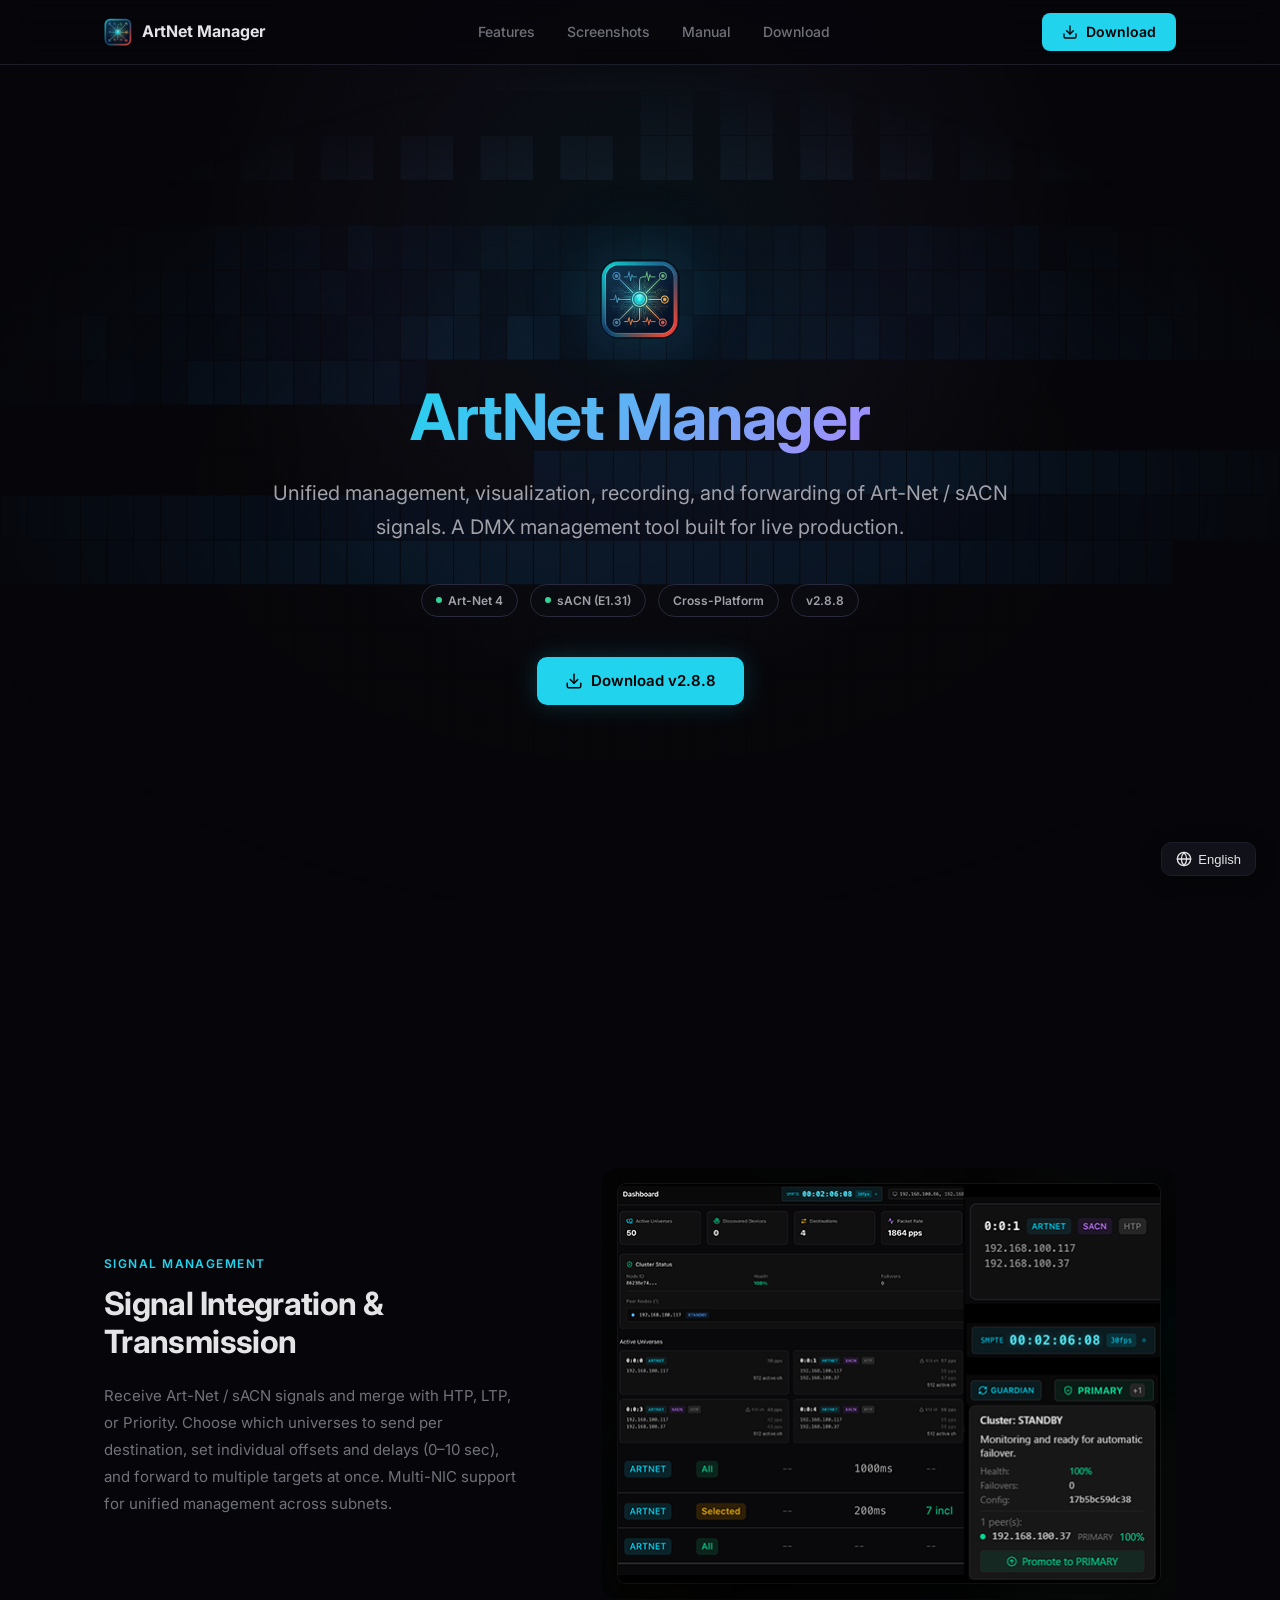
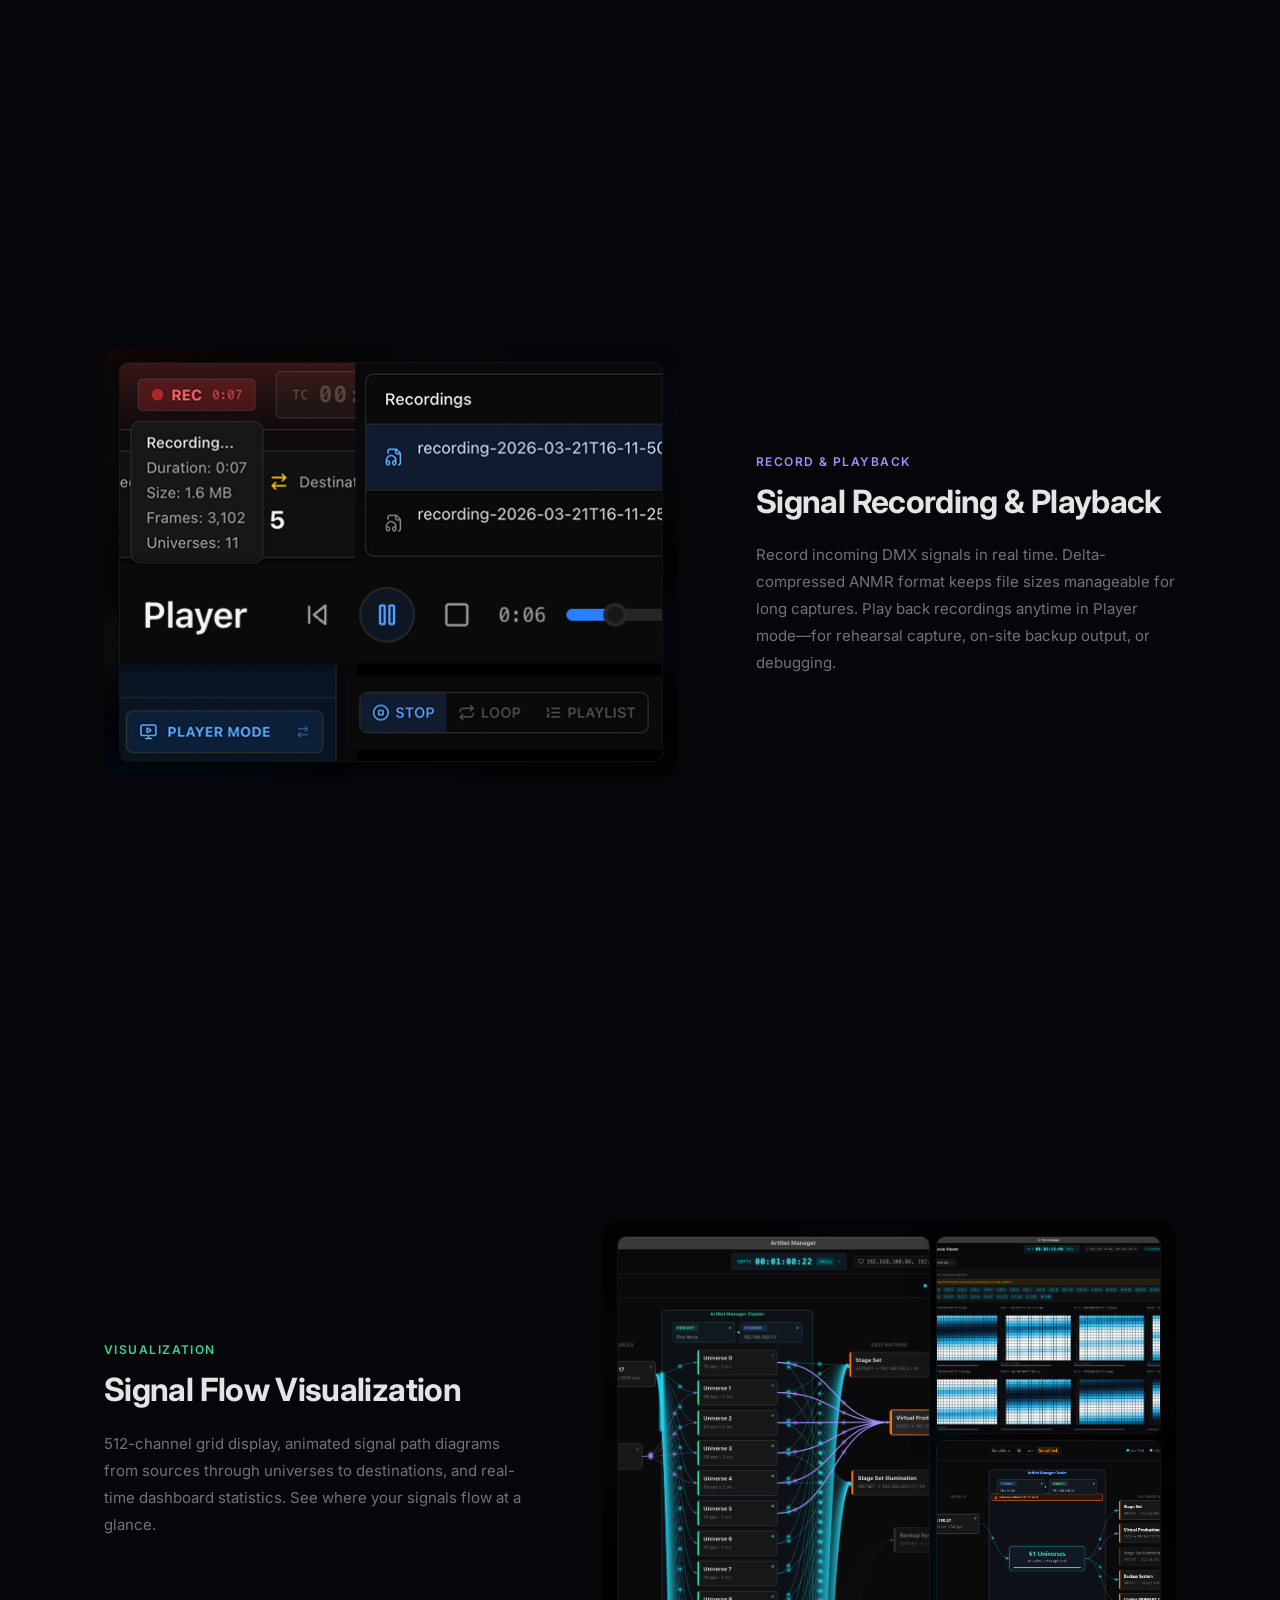
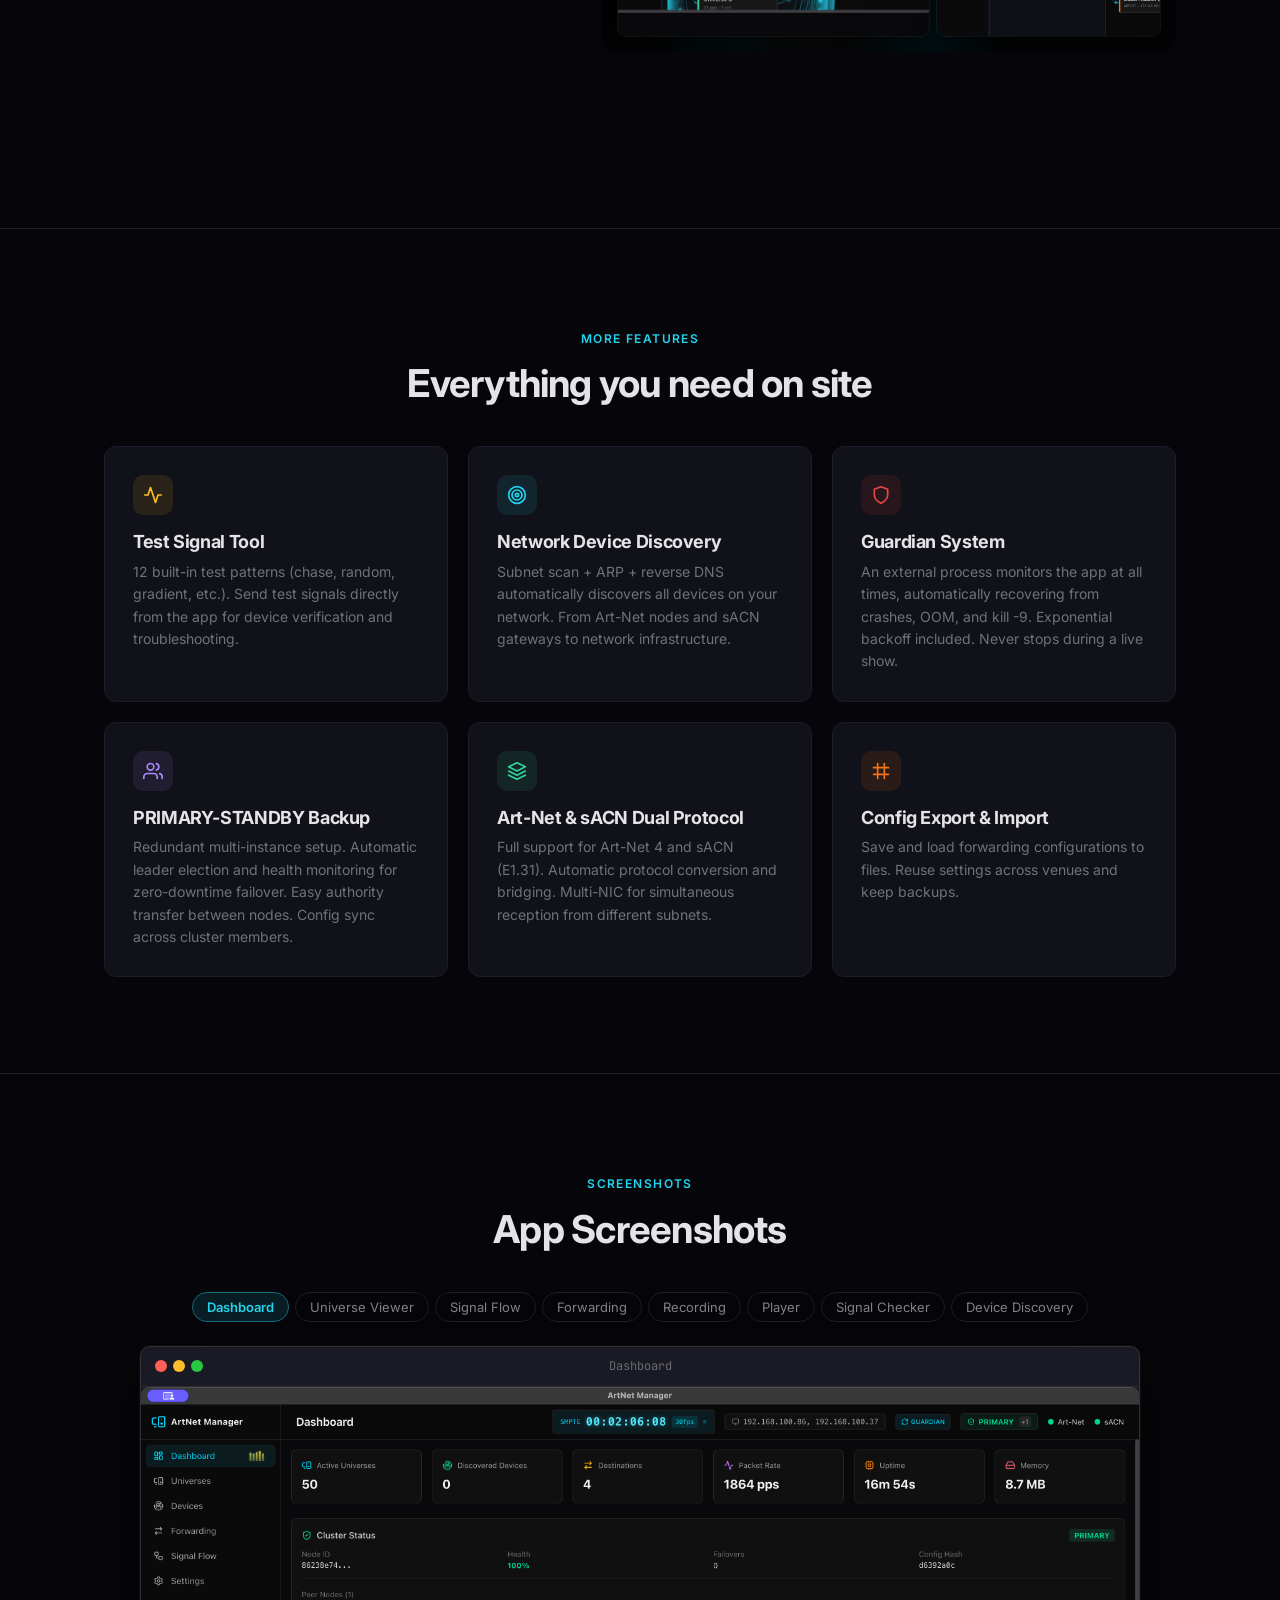
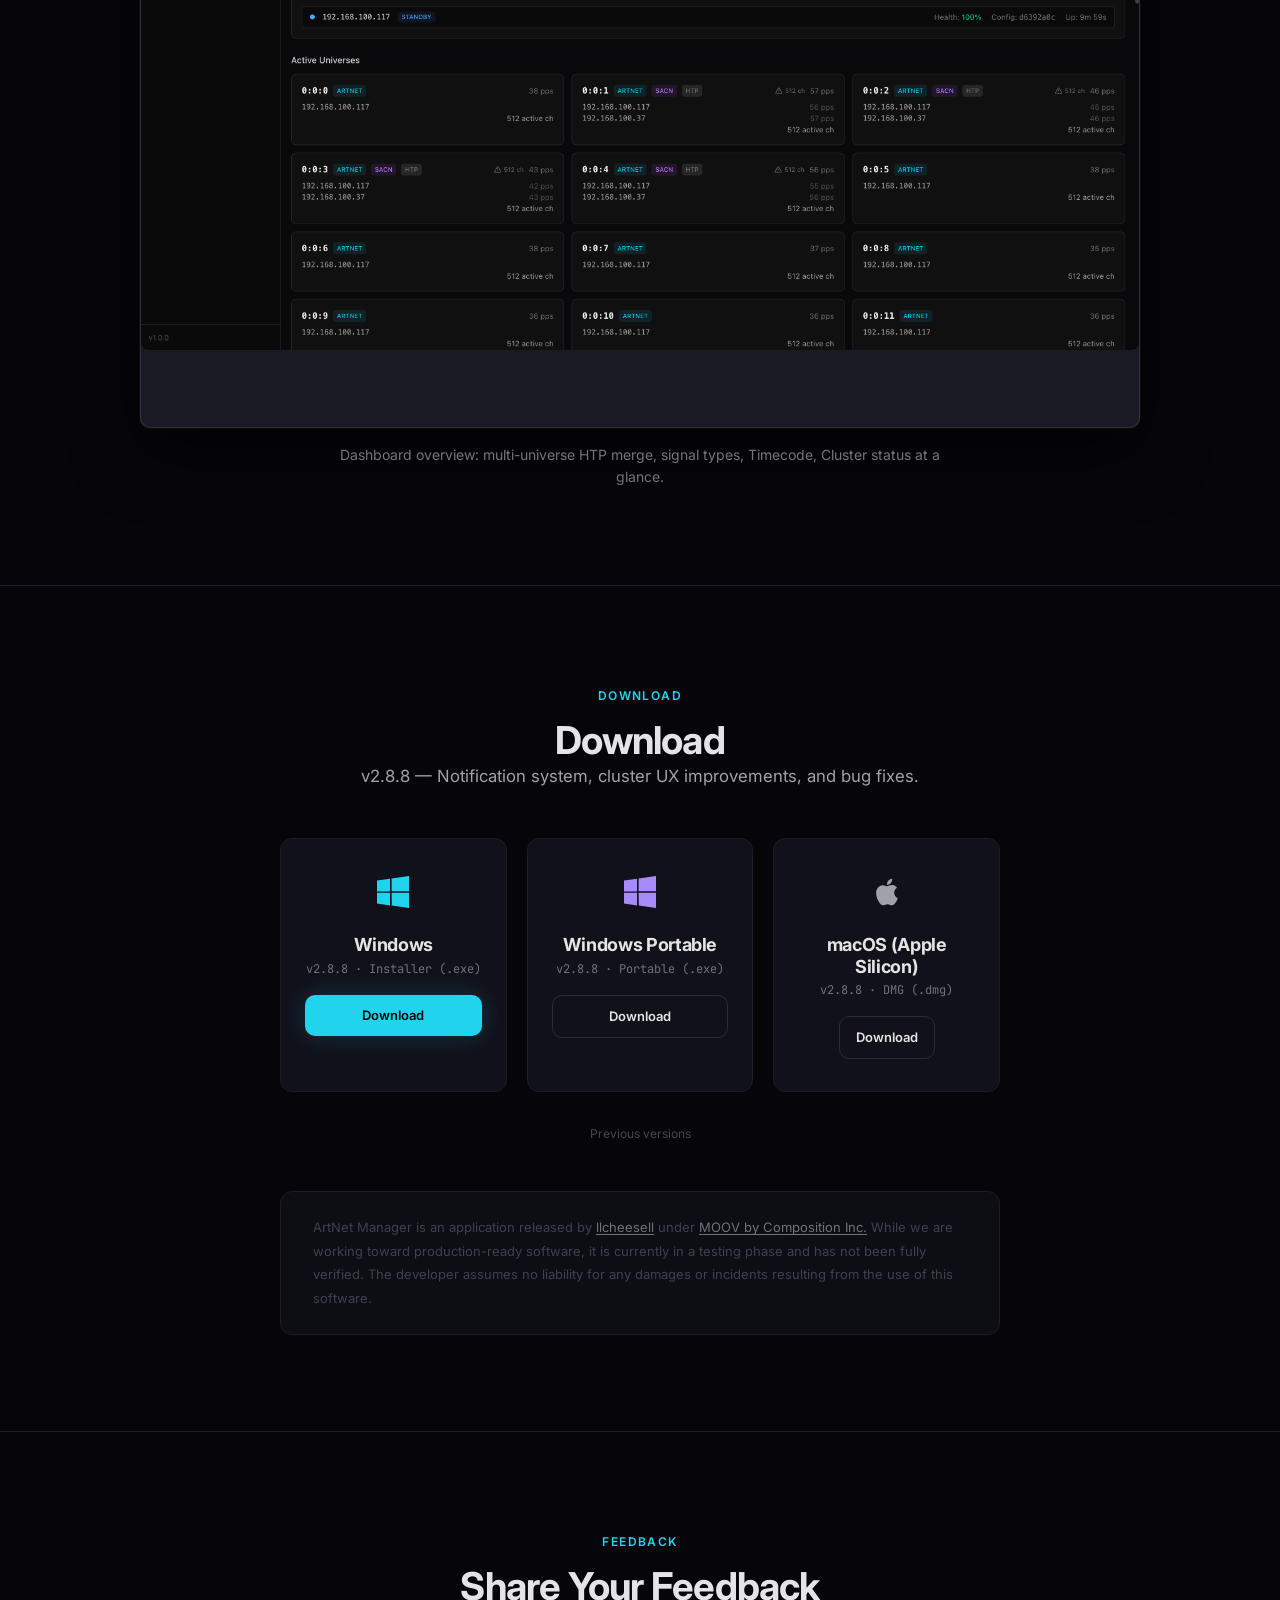
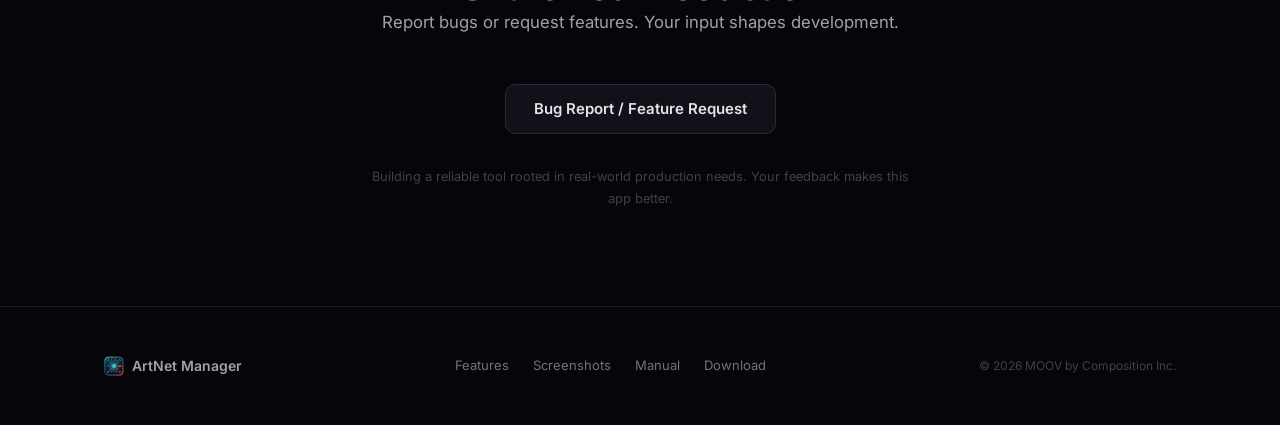
==== index.html @ fbdffca3 "fix: correct download URLs and version text for v2.8.8 - Fix download link filenames (were still usi" ====
<!DOCTYPE html>
<html lang="ja">
<head>
  <meta charset="UTF-8">
  <meta name="viewport" content="width=device-width, initial-scale=1.0">
  <title>ArtNet Manager &mdash; DMX Signal Management for Live Production</title>
  <meta name="description" content="Cross-platform Art-Net/sACN signal management, visualization, recording, and forwarding tool designed for live production environments.">
  <!-- Open Graph -->
  <meta property="og:title" content="ArtNet Manager — DMX Signal Management for Live Production">
  <meta property="og:description" content="Art-Net / sACN signal integration, visualization, recording, and forwarding. Designed for live production environments.">
  <meta property="og:image" content="https://llcheesell.github.io/artnetmanager-release/images/og-image.png">
  <meta property="og:url" content="https://llcheesell.github.io/artnetmanager-release/">
  <meta property="og:type" content="website">
  <!-- Twitter Card -->
  <meta name="twitter:card" content="summary_large_image">
  <meta name="twitter:title" content="ArtNet Manager — DMX Signal Management for Live Production">
  <meta name="twitter:description" content="Art-Net / sACN signal integration, visualization, recording, and forwarding. Designed for live production environments.">
  <meta name="twitter:image" content="https://llcheesell.github.io/artnetmanager-release/images/og-image.png">
  <meta name="theme-color" content="#06060a">
  <link rel="icon" href="images/icon.png" type="image/png">
  <link rel="preconnect" href="https://fonts.googleapis.com">
  <link rel="preconnect" href="https://fonts.gstatic.com" crossorigin>
  <link href="https://fonts.googleapis.com/css2?family=Inter:wght@400;500;600;700&family=JetBrains+Mono:wght@400;600&display=swap" rel="stylesheet">
  <link rel="stylesheet" href="css/style.css">
</head>
<body>

<!-- ===== Navigation ===== -->
<nav>
  <div class="nav-inner">
    <a href="#" class="nav-brand">
      <img src="images/icon.png" alt="ArtNet Manager" width="28" height="28">
      ArtNet Manager
    </a>
    <ul class="nav-links">
      <li><a href="#hero-features" data-i18n="nav_features">機能</a></li>
      <li><a href="#screenshots" data-i18n="nav_screenshots">Screenshots</a></li>
      <li><a href="manual.html" data-i18n="nav_manual">Manual</a></li>
      <li><a href="#download" data-i18n="nav_download">ダウンロード</a></li>
    </ul>
    <a href="#download" class="nav-cta">
      <svg width="16" height="16" viewBox="0 0 24 24" fill="none" stroke="currentColor" stroke-width="2" stroke-linecap="round" stroke-linejoin="round"><path d="M21 15v4a2 2 0 01-2 2H5a2 2 0 01-2-2v-4"/><polyline points="7 10 12 15 17 10"/><line x1="12" y1="15" x2="12" y2="3"/></svg>
      <span data-i18n="nav_download">Download</span>
    </a>
  </div>
</nav>

<!-- ===== Hero ===== -->
<section id="hero">
  <!-- Animated channel grid background -->
  <div class="hero-canvas-bg">
    <canvas id="heroGridCanvas"></canvas>
  </div>

  <div class="hero-content container">
    <img src="images/icon.png" alt="" class="hero-icon animate-in" width="80" height="80">

    <h1 class="hero-title animate-in delay-1">
      <span class="gradient-text">ArtNet Manager</span>
    </h1>

    <p class="hero-subtitle animate-in delay-2" data-i18n="hero_subtitle">
      Art-Net / sACN 信号の統合・可視化・記録・転送を一台に。<br>ライブプロダクション現場のための DMX マネジメントツール。
    </p>

    <div class="hero-badges animate-in delay-3">
      <span class="badge"><span class="dot"></span> Art-Net 4</span>
      <span class="badge"><span class="dot"></span> sACN (E1.31)</span>
      <span class="badge" data-i18n="badge_cross_platform">Cross-Platform</span>
      <span class="badge">v2.8.8</span>
    </div>

    <div class="hero-cta animate-in delay-3">
      <a href="#download" class="btn btn-primary">
        <svg width="18" height="18" viewBox="0 0 24 24" fill="none" stroke="currentColor" stroke-width="2" stroke-linecap="round" stroke-linejoin="round"><path d="M21 15v4a2 2 0 01-2 2H5a2 2 0 01-2-2v-4"/><polyline points="7 10 12 15 17 10"/><line x1="12" y1="15" x2="12" y2="3"/></svg>
        <span data-i18n="hero_download_btn">Download v2.8.8</span>
      </a>
    </div>
  </div>
</section>

<!-- ===== Canvas Separator: Signal Merge & Route ===== -->
<section id="canvas-merge" class="canvas-section">
  <div class="canvas-container">
    <canvas id="mergeCanvas"></canvas>
  </div>
</section>

<!-- ===== Hero Features — 3 Pillars ===== -->
<section id="hero-features">
  <div class="container">

    <!-- Pillar 1: Signal Integration & Transmission -->
    <div class="pillar">
      <div class="pillar-text">
        <span class="section-label" data-i18n="pillar1_label">Signal Management</span>
        <h2 data-i18n="pillar1_title">信号の統合と伝送</h2>
        <p class="pillar-desc" data-i18n="pillar1_desc">
          Art-Net / sACN 信号を受信し、HTP・LTP・Priority でマージ。宛先ごとに送出するユニバースを選び、オフセットや遅延（0〜10秒）を個別に設定して同時転送。マルチ NIC 対応で、異なるサブネットの信号も一元管理。
        </p>
      </div>
      <div class="pillar-visual">
        <div class="pillar-screenshot-bg" style="background-image:url(screenshots/Features-Dashboard.png)"></div>
        <div class="pillar-crops pillar-crops--single">
          <div class="pillar-crop crop-main">
            <img src="screenshots/Features-Dashboard.png" alt="Signal Management" loading="lazy"
                 style="object-position: center center;">
          </div>
        </div>
      </div>
    </div>

  </div>
</section>

<!-- ===== Canvas Separator: Recording Concept ===== -->
<section id="canvas-rec" class="canvas-section">
  <div class="canvas-container">
    <canvas id="recordingCanvas"></canvas>
  </div>
</section>

<!-- ===== Pillar 2 & 3 ===== -->
<section id="hero-features-2" style="padding-top:0;">
  <div class="container">

    <!-- Pillar 2: Record & Playback -->
    <div class="pillar pillar-reverse">
      <div class="pillar-text">
        <span class="section-label" style="color:var(--violet)" data-i18n="pillar2_label">Record & Playback</span>
        <h2 data-i18n="pillar2_title">信号の記録と再生</h2>
        <p class="pillar-desc" data-i18n="pillar2_desc">
          受信中の DMX 信号をリアルタイムに記録。独自の ANMR フォーマットでデルタ圧縮し、長時間のキャプチャにも対応。記録した信号はプレイヤーモードでいつでも再生。リハーサルの記録、現場でのバックアップ出力、問題のデバッグに。
        </p>
      </div>
      <div class="pillar-visual">
        <div class="pillar-screenshot-bg" style="background-image:url(screenshots/Features-RecordAndPlay.png)"></div>
        <div class="pillar-crops pillar-crops--single">
          <div class="pillar-crop crop-main">
            <img src="screenshots/Features-RecordAndPlay.png" alt="Record & Playback" loading="lazy"
                 style="object-position: center center;">
          </div>
        </div>
      </div>
    </div>

  </div>
</section>

<!-- ===== Canvas Separator: Signal Flow ===== -->
<section id="canvas-flow" class="canvas-section">
  <div class="canvas-container">
    <canvas id="signalFlowCanvas"></canvas>
  </div>
</section>

<section id="hero-features-3" style="padding-top:0;">
  <div class="container">

    <!-- Pillar 3: Visualization -->
    <div class="pillar">
      <div class="pillar-text">
        <span class="section-label" style="color:var(--emerald)" data-i18n="pillar3_label">Visualization</span>
        <h2 data-i18n="pillar3_title">伝送のビジュアライズ</h2>
        <p class="pillar-desc" data-i18n="pillar3_desc">
          512 チャンネルのグリッド表示、ソースからデスティネーションへの信号経路アニメーション、ダッシュボードでのリアルタイム統計。信号がどこからどこへ、どのように流れているかを一目で把握。
        </p>
      </div>
      <div class="pillar-visual">
        <div class="pillar-screenshot-bg" style="background-image:url(screenshots/screenshot-signal-flow.png)"></div>
        <div class="pillar-crops pillar-crops--viz">
          <div class="pillar-crop crop-main">
            <img src="screenshots/screenshot-signal-flow.png" alt="" loading="lazy"
                 style="object-position: 45% 35%;">
          </div>
          <div class="pillar-crop crop-sub1">
            <img src="screenshots/screenshot-universes.png" alt="" loading="lazy"
                 style="object-position: 50% 25%;">
          </div>
          <div class="pillar-crop crop-sub2">
            <img src="screenshots/screenshot-signalflow-simplified.png" alt="" loading="lazy"
                 style="object-position: 40% 50%;">
          </div>
        </div>
      </div>
    </div>

  </div>
</section>

<!-- ===== More Features ===== -->
<section id="features">
  <div class="container">
    <div style="text-align:center;">
      <span class="section-label" data-i18n="features_label">Features</span>
      <h2 data-i18n="features_title">現場で必要なもの、揃ってます</h2>
    </div>

    <div class="feature-grid">
      <!-- Signal Checker -->
      <div class="feature-card">
        <div class="feature-icon amber">
          <svg width="20" height="20" viewBox="0 0 24 24" fill="none" stroke="currentColor" stroke-width="2" stroke-linecap="round" stroke-linejoin="round"><polyline points="22 12 18 12 15 21 9 3 6 12 2 12"/></svg>
        </div>
        <h3 data-i18n="feat_checker_title">テスト信号ツール</h3>
        <p data-i18n="feat_checker_desc">12 種のテストパターン（チェイス、ランダム、グラデーション等）を内蔵。ネットワーク上の機器動作確認やトラブルシューティングに、アプリ内から直接テスト信号を送出。</p>
      </div>
      <!-- Device Discovery -->
      <div class="feature-card">
        <div class="feature-icon cyan">
          <svg width="20" height="20" viewBox="0 0 24 24" fill="none" stroke="currentColor" stroke-width="2" stroke-linecap="round" stroke-linejoin="round"><circle cx="12" cy="12" r="10"/><circle cx="12" cy="12" r="6"/><circle cx="12" cy="12" r="2"/></svg>
        </div>
        <h3 data-i18n="feat_discovery_title">ネットワークデバイス探索</h3>
        <p data-i18n="feat_discovery_desc">サブネットスキャン + ARP + 逆引き DNS で、ネットワーク上の全デバイスを自動検出。Art-Net ノード、sACN ゲートウェイからネットワーク機器まで包括的に発見。</p>
      </div>
      <!-- Guardian -->
      <div class="feature-card">
        <div class="feature-icon red">
          <svg width="20" height="20" viewBox="0 0 24 24" fill="none" stroke="currentColor" stroke-width="2" stroke-linecap="round" stroke-linejoin="round"><path d="M12 22s8-4 8-10V5l-8-3-8 3v7c0 6 8 10 8 10z"/></svg>
        </div>
        <h3 data-i18n="feat_guardian_title">ガーディアンシステム</h3>
        <p data-i18n="feat_guardian_desc">外部プロセスがアプリを常時監視し、クラッシュ・OOM・kill -9 を含むあらゆる異常終了から自動復旧。指数バックオフ付き。ライブ現場で止まらない。</p>
      </div>
      <!-- PRIMARY-STANDBY -->
      <div class="feature-card">
        <div class="feature-icon violet">
          <svg width="20" height="20" viewBox="0 0 24 24" fill="none" stroke="currentColor" stroke-width="2" stroke-linecap="round" stroke-linejoin="round"><path d="M17 21v-2a4 4 0 00-4-4H5a4 4 0 00-4 4v2"/><circle cx="9" cy="7" r="4"/><path d="M23 21v-2a4 4 0 00-3-3.87"/><path d="M16 3.13a4 4 0 010 7.75"/></svg>
        </div>
        <h3 data-i18n="feat_cluster_title">PRIMARY-STANDBY バックアップ</h3>
        <p data-i18n="feat_cluster_desc">複数インスタンスで冗長構成。自動リーダー選出とヘルスモニタリングで、ダウンタイムゼロのフェイルオーバーを実現。権限の移譲も簡単。ノード間の設定同期にも対応。</p>
      </div>
      <!-- Dual Protocol -->
      <div class="feature-card">
        <div class="feature-icon emerald">
          <svg width="20" height="20" viewBox="0 0 24 24" fill="none" stroke="currentColor" stroke-width="2" stroke-linecap="round" stroke-linejoin="round"><path d="M12 2L2 7l10 5 10-5-10-5z"/><path d="M2 17l10 5 10-5"/><path d="M2 12l10 5 10-5"/></svg>
        </div>
        <h3 data-i18n="feat_dual_title">Art-Net &amp; sACN デュアルプロトコル</h3>
        <p data-i18n="feat_dual_desc">Art-Net 4 と sACN (E1.31) の両方に対応。プロトコル間の変換・ブリッジも自動で処理。マルチ NIC で異なるサブネットからの信号を同時受信。</p>
      </div>
      <!-- Config -->
      <div class="feature-card">
        <div class="feature-icon orange">
          <svg width="20" height="20" viewBox="0 0 24 24" fill="none" stroke="currentColor" stroke-width="2" stroke-linecap="round" stroke-linejoin="round"><line x1="16" y1="3" x2="16" y2="21"/><line x1="8" y1="3" x2="8" y2="21"/><line x1="3" y1="8" x2="21" y2="8"/><line x1="3" y1="16" x2="21" y2="16"/></svg>
        </div>
        <h3 data-i18n="feat_config_title">設定のエクスポート &amp; インポート</h3>
        <p data-i18n="feat_config_desc">フォワーディング設定をファイルに保存・読み込み。複数現場での設定使い回しや、バックアップに対応。</p>
      </div>
    </div>
  </div>
</section>

<!-- ===== Screenshots ===== -->
<section id="screenshots">
  <div class="container">
    <div style="text-align:center;">
      <span class="section-label" data-i18n="screenshots_label">Screenshots</span>
      <h2 data-i18n="screenshots_title">アプリ画面</h2>
    </div>

    <div class="gallery">
      <div class="gallery-tabs" role="tablist">
        <button class="gallery-tab active" data-tab="0" role="tab">Dashboard</button>
        <button class="gallery-tab" data-tab="1" role="tab">Universe Viewer</button>
        <button class="gallery-tab" data-tab="2" role="tab">Signal Flow</button>
        <button class="gallery-tab" data-tab="3" role="tab">Forwarding</button>
        <button class="gallery-tab" data-tab="4" role="tab">Recording</button>
        <button class="gallery-tab" data-tab="5" role="tab">Player</button>
        <button class="gallery-tab" data-tab="6" role="tab">Signal Checker</button>
        <button class="gallery-tab" data-tab="7" role="tab">Device Discovery</button>
      </div>
      <div class="gallery-stage">
        <div class="gallery-frame">
          <div class="gallery-titlebar">
            <span class="gallery-dot" style="background:#ff5f57"></span>
            <span class="gallery-dot" style="background:#febc2e"></span>
            <span class="gallery-dot" style="background:#28c840"></span>
            <span class="gallery-wintitle" id="galleryWinTitle">Dashboard</span>
          </div>
          <div class="gallery-panels">
            <div class="gallery-slider" id="gallerySlider">
              <img class="gallery-panel" src="screenshots/screenshot-dashboard-2.png" alt="Dashboard">
              <img class="gallery-panel" src="screenshots/screenshot-universes.png"   alt="Universe Viewer">
              <img class="gallery-panel" src="screenshots/screenshot-signal-flow.png" alt="Signal Flow">
              <img class="gallery-panel" src="screenshots/screenshot-forwarding.png"  alt="Forwarding">
              <img class="gallery-panel" src="screenshots/screenshot-recording.png"   alt="Recording">
              <img class="gallery-panel" src="screenshots/screenshot-player.png"      alt="Player">
              <img class="gallery-panel" src="screenshots/screenshot-signal-checker.png" alt="Signal Checker">
              <img class="gallery-panel" src="screenshots/screenshot-discovery.png"   alt="Device Discovery">
            </div>
          </div>
        </div>
        <p class="gallery-caption" id="galleryCaption"></p>
      </div>
    </div>
  </div>
</section>

<!-- ===== Download ===== -->
<section id="download">
  <div class="container">
    <span class="section-label" data-i18n="download_label">Download</span>
    <h2 data-i18n="download_title">ダウンロード</h2>
    <p class="section-desc" data-i18n="download_desc">
      v2.8.8 &mdash; 通知システム追加・クラスターUX改善・バグ修正。
    </p>

    <div class="download-grid">
      <div class="download-card">
        <div class="platform-icon">
          <svg width="32" height="32" viewBox="0 0 24 24" fill="var(--cyan)"><path d="M0 3.449L9.75 2.1v9.451H0m10.949-9.602L24 0v11.4H10.949M0 12.6h9.75v9.451L0 20.699M10.949 12.6H24V24l-12.9-1.801"/></svg>
        </div>
        <h3 data-i18n="dl_win">Windows</h3>
        <p class="version">v2.8.8 &middot; Installer (.exe)</p>
        <a href="https://github.com/llcheesell/artnetmanager-release/releases/download/v2.8.8/ArtNet.Manager.Setup.2.8.8.exe" class="btn btn-primary" data-i18n="dl_btn">Download</a>
      </div>
      <div class="download-card">
        <div class="platform-icon">
          <svg width="32" height="32" viewBox="0 0 24 24" fill="var(--violet)"><path d="M0 3.449L9.75 2.1v9.451H0m10.949-9.602L24 0v11.4H10.949M0 12.6h9.75v9.451L0 20.699M10.949 12.6H24V24l-12.9-1.801"/></svg>
        </div>
        <h3 data-i18n="dl_win_portable">Windows Portable</h3>
        <p class="version">v2.8.8 &middot; Portable (.exe)</p>
        <a href="https://github.com/llcheesell/artnetmanager-release/releases/download/v2.8.8/ArtNet.Manager.2.8.8.exe" class="btn btn-secondary" data-i18n="dl_btn">Download</a>
      </div>
      <div class="download-card mac-download-card">
        <div class="platform-icon">
          <svg width="32" height="32" viewBox="0 0 24 24" fill="var(--text-secondary)"><path d="M18.71 19.5c-.83 1.24-1.71 2.45-3.05 2.47-1.34.03-1.77-.79-3.29-.79-1.53 0-2 .77-3.27.82-1.31.05-2.3-1.32-3.14-2.53C4.25 17 2.94 12.45 4.7 9.39c.87-1.52 2.43-2.48 4.12-2.51 1.28-.02 2.5.87 3.29.87.78 0 2.26-1.07 3.8-.91.65.03 2.47.26 3.64 1.98-.09.06-2.17 1.28-2.15 3.81.03 3.02 2.65 4.03 2.68 4.04-.03.07-.42 1.44-1.38 2.83M13 3.5c.73-.83 1.94-1.46 2.94-1.5.13 1.17-.34 2.35-1.04 3.19-.69.85-1.83 1.51-2.95 1.42-.15-1.15.41-2.35 1.05-3.11z"/></svg>
        </div>
        <h3 data-i18n="dl_mac">macOS (Apple Silicon)</h3>
        <p class="version">v2.8.8 &middot; DMG (.dmg)</p>
        <div class="mac-btn-wrap">
          <a href="https://github.com/llcheesell/artnetmanager-release/releases/download/v2.8.8/ArtNet.Manager-2.8.8-arm64.dmg" class="btn btn-secondary" data-i18n="dl_btn">Download</a>
          <div class="mac-adp-tooltip" role="tooltip">
            <svg width="14" height="14" viewBox="0 0 24 24" fill="none" stroke="currentColor" stroke-width="2.5" stroke-linecap="round" stroke-linejoin="round" style="flex-shrink:0;margin-top:1px"><path d="M10.29 3.86L1.82 18a2 2 0 001.71 3h16.94a2 2 0 001.71-3L13.71 3.86a2 2 0 00-3.42 0z"/><line x1="12" y1="9" x2="12" y2="13"/><line x1="12" y1="17" x2="12.01" y2="17"/></svg>
            <span data-i18n="mac_adp_notice">このアプリはADP申請中です。認可されるまでの間はコマンドラインでの許可が必要です。</span>
            <a href="manual.html#s2" data-i18n="mac_adp_link">詳しくはマニュアルへ &rarr;</a>
          </div>
        </div>
      </div>
    </div>

    <p class="past-versions"><a href="https://github.com/llcheesell/artnetmanager-release/releases" target="_blank" rel="noopener" data-i18n="past_versions">過去のバージョンはこちら</a></p>

    <div class="download-disclaimer">
      <p data-i18n-html="disclaimer_p1">
        ArtNet Manager は <a href="https://moov-stud.io" target="_blank" rel="noopener">MOOV by Composition Inc.</a> のもと、<a href="https://github.com/llcheesell" target="_blank" rel="noopener">llcheesell</a> がリリースしたアプリケーションです。
        プロダクションレディなソフトウェアを目指して開発を進めていますが、現在はテスト段階であり、動作の完全な検証は完了していません。
        本ソフトウェアの使用に起因するいかなる損害・事故についても、開発者は一切の責任を負いかねます。
      </p>
    </div>
  </div>
</section>

<!-- ===== Feedback ===== -->
<section id="feedback">
  <div class="container" style="text-align:center;">
    <span class="section-label" data-i18n="feedback_label">Feedback</span>
    <h2 data-i18n="feedback_title">フィードバックをお寄せください</h2>
    <p class="section-desc" data-i18n="feedback_desc">
      バグ報告や機能リクエストはこちらから。開発の参考にさせていただきます。
    </p>
    <a href="https://compinc.notion.site/32a074df2ed580969875d28a5f3779e7?pvs=105"
       class="btn btn-secondary" target="_blank" rel="noopener" data-i18n="feedback_btn">
      バグ報告・機能リクエスト
    </a>
    <p style="margin-top:2rem;font-size:0.8rem;color:var(--text-dim);max-width:560px;margin-left:auto;margin-right:auto;line-height:1.7;" data-i18n="feedback_note">
      現場に根差した、信頼性の高いツールを目指しています。皆さまのフィードバックが、このアプリをより良くします。
    </p>
  </div>
</section>

<!-- ===== Footer ===== -->
<footer>
  <div class="container">
    <div class="footer-content">
      <div class="footer-brand">
        <img src="images/icon.png" alt="" width="20" height="20">
        ArtNet Manager
      </div>
      <div class="footer-links">
        <a href="#hero-features" data-i18n="nav_features">Features</a>
        <a href="#screenshots" data-i18n="nav_screenshots">Screenshots</a>
        <a href="manual.html" data-i18n="nav_manual">Manual</a>
        <a href="#download" data-i18n="nav_download">Download</a>
      </div>
      <p class="footer-copy"><a href="https://moov-stud.io" target="_blank" rel="noopener" style="color:inherit;text-decoration:none;">&copy; 2026 MOOV by Composition Inc.</a></p>
    </div>
  </div>
</footer>

<!-- ===== i18n ===== -->
<script src="js/i18n.js"></script>

<!-- ===== Hero Channel Grid Canvas ===== -->
<script>
(function() {
  var canvas = document.getElementById('heroGridCanvas');
  if (!canvas) return;
  var ctx = canvas.getContext('2d');
  var W, H, dpr;

  function resize() {
    var rect = canvas.parentElement.getBoundingClientRect();
    dpr = window.devicePixelRatio || 1;
    W = rect.width; H = rect.height;
    canvas.width = W * dpr;
    canvas.height = H * dpr;
    ctx.setTransform(dpr, 0, 0, dpr, 0, 0);
  }
  window.addEventListener('resize', resize);
  resize();

  var COLS = 48, ROWS = 20;
  var cells = [];
  for (var i = 0; i < COLS * ROWS; i++) {
    cells.push({ value: 0, target: 0 });
  }

  var patterns = [
    { start: 0, count: 96, style: 'chase' },
    { start: 120, count: 72, style: 'rgb' },
    { start: 240, count: 160, style: 'sparkle' },
    { start: 500, count: 120, style: 'warm' },
  ];

  function lerp(a, b, t) { return a + (b - a) * t; }

  function valueToColor(v) {
    if (v < 3) return 'rgba(23,23,23,0.4)';
    var t = v / 255;
    var r, g, b;
    if (t < 0.5) {
      var s = t * 2;
      r = lerp(10, 30, s); g = lerp(20, 140, s); b = lerp(60, 220, s);
    } else {
      var s2 = (t - 0.5) * 2;
      r = lerp(30, 180, s2); g = lerp(140, 200, s2); b = lerp(220, 255, s2);
    }
    return 'rgba(' + Math.round(r) + ',' + Math.round(g) + ',' + Math.round(b) + ',0.6)';
  }

  var time = 0;
  var running = true;

  var observer = new IntersectionObserver(function(entries) {
    running = entries[0].isIntersecting;
    if (running) animate();
  }, { threshold: 0.05 });
  observer.observe(canvas.parentElement);

  function animate() {
    if (!running) return;
    time += 0.015;

    var total = COLS * ROWS;
    patterns.forEach(function(p) {
      for (var j = 0; j < p.count; j++) {
        var idx = (p.start + j) % total;
        var val = 0;
        switch (p.style) {
          case 'chase':
            val = Math.max(0, Math.sin((j / p.count) * Math.PI * 4 - time * 2) * 255);
            break;
          case 'rgb':
            if (j % 3 === 0) val = Math.sin(time * 0.7) * 127 + 128;
            else if (j % 3 === 1) val = Math.sin(time * 0.7 + 2.1) * 127 + 128;
            else val = Math.sin(time * 0.7 + 4.2) * 127 + 128;
            break;
          case 'sparkle':
            val = Math.random() > 0.88 ? Math.random() * 255 : cells[idx].value * 0.93;
            break;
          case 'warm':
            val = 60 + Math.sin(time * 0.3 + j * 0.08) * 35;
            break;
        }
        cells[idx].target = Math.max(0, Math.min(255, val));
      }
    });

    ctx.clearRect(0, 0, W, H);
    var gap = 1;
    var cellW = (W - (COLS + 1) * gap) / COLS;
    var cellH = (H - (ROWS + 1) * gap) / ROWS;

    for (var i = 0; i < total; i++) {
      cells[i].value = lerp(cells[i].value, cells[i].target, 0.12);
      var col = i % COLS;
      var row = Math.floor(i / COLS);
      var x = gap + col * (cellW + gap);
      var y = gap + row * (cellH + gap);
      ctx.fillStyle = valueToColor(cells[i].value);
      ctx.fillRect(x, y, cellW, cellH);
    }

    requestAnimationFrame(animate);
  }
  animate();
})();
</script>

<!-- ===== Signal Merge & Route Canvas ===== -->
<script>
(function() {
  var canvas = document.getElementById('mergeCanvas');
  if (!canvas) return;
  var ctx = canvas.getContext('2d');
  var W, H;

  function resize() {
    var rect = canvas.parentElement.getBoundingClientRect();
    var dpr = window.devicePixelRatio || 1;
    W = rect.width; H = rect.height;
    canvas.width = W * dpr;
    canvas.height = H * dpr;
    ctx.setTransform(dpr, 0, 0, dpr, 0, 0);
  }
  window.addEventListener('resize', resize);
  resize();

  var CYAN = [34, 211, 238];
  var ORANGE = [249, 115, 22];
  var VIOLET = [167, 139, 250];

  // Input streams: 4 incoming signal lanes from left
  var inputs = [
    { y: 0.22, color: CYAN,   label: 'Art-Net', amplitude: 0.8 },
    { y: 0.38, color: CYAN,   label: 'Art-Net', amplitude: 0.6 },
    { y: 0.62, color: VIOLET, label: 'sACN',    amplitude: 0.7 },
    { y: 0.78, color: VIOLET, label: 'sACN',    amplitude: 0.5 }
  ];

  // Output streams: 3 routed destinations to right
  var outputs = [
    { y: 0.25, color: ORANGE, label: 'Dest A' },
    { y: 0.50, color: ORANGE, label: 'Dest B' },
    { y: 0.75, color: ORANGE, label: 'Dest C' }
  ];

  // Merge point at center
  var mergeX = 0.5;

  // Flowing particles on streams
  var streamParticles = [];
  var PARTICLES_PER_INPUT = 12;
  var PARTICLES_PER_OUTPUT = 8;

  // Input particles
  for (var i = 0; i < inputs.length; i++) {
    for (var p = 0; p < PARTICLES_PER_INPUT; p++) {
      streamParticles.push({
        type: 'in',
        stream: i,
        t: p / PARTICLES_PER_INPUT,
        speed: 0.002 + Math.random() * 0.002,
        size: 1.5 + Math.random() * 1.5
      });
    }
  }

  // Output particles
  for (var i = 0; i < outputs.length; i++) {
    for (var p = 0; p < PARTICLES_PER_OUTPUT; p++) {
      streamParticles.push({
        type: 'out',
        stream: i,
        t: p / PARTICLES_PER_OUTPUT,
        speed: 0.002 + Math.random() * 0.0015,
        size: 1.5 + Math.random() * 1.5
      });
    }
  }

  // Merge core particles (swirling at merge point)
  var coreParticles = [];
  for (var i = 0; i < 24; i++) {
    coreParticles.push({
      angle: (Math.PI * 2 / 24) * i,
      radius: 8 + Math.random() * 20,
      speed: 0.008 + Math.random() * 0.012,
      size: 1 + Math.random() * 2,
      colorIdx: Math.floor(Math.random() * 3)
    });
  }

  var time = 0;
  var running = true;

  var observer = new IntersectionObserver(function(entries) {
    running = entries[0].isIntersecting;
    if (running) animate();
  }, { threshold: 0.05 });
  observer.observe(canvas.parentElement);

  // Easing: ease-in for input (accelerate toward merge), ease-out for output
  function easeInQuad(t) { return t * t; }
  function easeOutQuad(t) { return t * (2 - t); }

  // Get point on input stream curve (left edge → merge center)
  function inputPoint(streamIdx, t) {
    var inp = inputs[streamIdx];
    var startX = -0.02 * W;
    var startY = inp.y * H;
    var endX = mergeX * W;
    var endY = H * 0.5;

    // Ease-in: particles accelerate toward merge
    var et = easeInQuad(t);

    // Subtle sine wave on the path
    var wave = Math.sin(t * Math.PI * 2 + time * 1.5 + streamIdx) * (1 - t) * 12 * inp.amplitude;

    var x = startX + (endX - startX) * et;
    var y = startY + (endY - startY) * et + wave;
    return { x: x, y: y };
  }

  // Get point on output stream curve (merge center → right edge)
  function outputPoint(streamIdx, t) {
    var out = outputs[streamIdx];
    var startX = mergeX * W;
    var startY = H * 0.5;
    var endX = 1.02 * W;
    var endY = out.y * H;

    // Ease-out: particles decelerate from merge
    var et = easeOutQuad(t);

    var wave = Math.sin(t * Math.PI * 2 + time * 1.2 + streamIdx * 2) * t * 8;

    var x = startX + (endX - startX) * et;
    var y = startY + (endY - startY) * et + wave;
    return { x: x, y: y };
  }

  function animate() {
    if (!running) return;
    time += 0.016;

    ctx.clearRect(0, 0, W, H);
    ctx.fillStyle = '#06060a';
    ctx.fillRect(0, 0, W, H);

    var mx = mergeX * W;
    var my = H * 0.5;

    // === Ambient glow at merge point ===
    var pulseA = 0.04 + Math.sin(time * 0.8) * 0.02;
    var glow1 = ctx.createRadialGradient(mx, my, 0, mx, my, H * 0.45);
    glow1.addColorStop(0, 'rgba(34, 211, 238, ' + pulseA + ')');
    glow1.addColorStop(0.5, 'rgba(167, 139, 250, ' + (pulseA * 0.5) + ')');
    glow1.addColorStop(1, 'transparent');
    ctx.fillStyle = glow1;
    ctx.fillRect(0, 0, W, H);

    // === Draw stream paths (faint trails) ===
    // Input streams
    for (var si = 0; si < inputs.length; si++) {
      ctx.beginPath();
      for (var t = 0; t <= 1; t += 0.02) {
        var pt = inputPoint(si, t);
        if (t === 0) ctx.moveTo(pt.x, pt.y);
        else ctx.lineTo(pt.x, pt.y);
      }
      var c = inputs[si].color;
      ctx.strokeStyle = 'rgba(' + c[0] + ',' + c[1] + ',' + c[2] + ', 0.06)';
      ctx.lineWidth = 2;
      ctx.stroke();
    }

    // Output streams
    for (var si = 0; si < outputs.length; si++) {
      ctx.beginPath();
      for (var t = 0; t <= 1; t += 0.02) {
        var pt = outputPoint(si, t);
        if (t === 0) ctx.moveTo(pt.x, pt.y);
        else ctx.lineTo(pt.x, pt.y);
      }
      var c = outputs[si].color;
      ctx.strokeStyle = 'rgba(' + c[0] + ',' + c[1] + ',' + c[2] + ', 0.06)';
      ctx.lineWidth = 2;
      ctx.stroke();
    }

    // === Draw merge core: swirling ring of particles ===
    var coreColors = [CYAN, VIOLET, ORANGE];
    for (var i = 0; i < coreParticles.length; i++) {
      var cp = coreParticles[i];
      cp.angle += cp.speed;
      var breathe = 1 + Math.sin(time * 0.6 + i) * 0.25;
      var r = cp.radius * breathe;
      var px = mx + Math.cos(cp.angle) * r;
      var py = my + Math.sin(cp.angle) * r;
      var cc = coreColors[cp.colorIdx];

      // Glow
      ctx.beginPath();
      ctx.arc(px, py, cp.size * 4, 0, Math.PI * 2);
      ctx.fillStyle = 'rgba(' + cc[0] + ',' + cc[1] + ',' + cc[2] + ', 0.04)';
      ctx.fill();

      // Core
      ctx.beginPath();
      ctx.arc(px, py, cp.size, 0, Math.PI * 2);
      ctx.fillStyle = 'rgba(' + cc[0] + ',' + cc[1] + ',' + cc[2] + ', 0.7)';
      ctx.fill();
    }

    // Bright merge center dot
    var centerPulse = 0.15 + Math.sin(time * 1.2) * 0.08;
    var cGlow = ctx.createRadialGradient(mx, my, 0, mx, my, 16);
    cGlow.addColorStop(0, 'rgba(255, 255, 255, ' + centerPulse + ')');
    cGlow.addColorStop(0.4, 'rgba(34, 211, 238, ' + (centerPulse * 0.5) + ')');
    cGlow.addColorStop(1, 'transparent');
    ctx.fillStyle = cGlow;
    ctx.beginPath();
    ctx.arc(mx, my, 16, 0, Math.PI * 2);
    ctx.fill();

    // === Draw flowing particles on streams ===
    for (var i = 0; i < streamParticles.length; i++) {
      var sp = streamParticles[i];
      sp.t += sp.speed;
      if (sp.t > 1) sp.t -= 1;

      var pt, c;
      if (sp.type === 'in') {
        pt = inputPoint(sp.stream, sp.t);
        c = inputs[sp.stream].color;
        // Particles glow brighter as they approach merge
        var brightness = 0.2 + sp.t * 0.7;
      } else {
        pt = outputPoint(sp.stream, sp.t);
        c = outputs[sp.stream].color;
        // Particles glow brighter near merge, fade toward destination
        var brightness = 0.8 - sp.t * 0.5;
      }

      // Trail/glow
      ctx.beginPath();
      ctx.arc(pt.x, pt.y, sp.size * 5, 0, Math.PI * 2);
      ctx.fillStyle = 'rgba(' + c[0] + ',' + c[1] + ',' + c[2] + ', ' + (brightness * 0.06) + ')';
      ctx.fill();

      // Core particle
      ctx.beginPath();
      ctx.arc(pt.x, pt.y, sp.size, 0, Math.PI * 2);
      ctx.fillStyle = 'rgba(' + c[0] + ',' + c[1] + ',' + c[2] + ', ' + brightness + ')';
      ctx.fill();
    }

    // === Labels ===
    ctx.font = '500 8px Inter, sans-serif';
    ctx.textBaseline = 'middle';

    // MERGE label
    ctx.textAlign = 'center';
    ctx.fillStyle = 'rgba(255, 255, 255, 0.18)';
    ctx.font = '600 7px Inter, sans-serif';
    ctx.fillText('MERGE', mx, my - 32);

    // Input labels (left)
    ctx.textAlign = 'left';
    ctx.font = '500 8px "JetBrains Mono", monospace';
    for (var i = 0; i < inputs.length; i++) {
      var c = inputs[i].color;
      ctx.fillStyle = 'rgba(' + c[0] + ',' + c[1] + ',' + c[2] + ', 0.25)';
      ctx.fillText(inputs[i].label, 12, inputs[i].y * H);
    }

    // Output labels (right)
    ctx.textAlign = 'right';
    for (var i = 0; i < outputs.length; i++) {
      var c = outputs[i].color;
      ctx.fillStyle = 'rgba(' + c[0] + ',' + c[1] + ',' + c[2] + ', 0.25)';
      ctx.fillText(outputs[i].label, W - 12, outputs[i].y * H);
    }

    // HTP merge indicator
    ctx.textAlign = 'center';
    ctx.font = '600 7px Inter, sans-serif';
    ctx.fillStyle = 'rgba(34, 211, 238, 0.12)';
    ctx.fillText('HTP', mx, my + 32);

    requestAnimationFrame(animate);
  }
  animate();
})();
</script>

<!-- ===== Recording Concept Canvas ===== -->
<script>
(function() {
  var canvas = document.getElementById('recordingCanvas');
  if (!canvas) return;
  var ctx = canvas.getContext('2d');
  var W, H;

  function resize() {
    var rect = canvas.parentElement.getBoundingClientRect();
    var dpr = window.devicePixelRatio || 1;
    W = rect.width; H = rect.height;
    canvas.width = W * dpr;
    canvas.height = H * dpr;
    ctx.setTransform(dpr, 0, 0, dpr, 0, 0);
  }
  window.addEventListener('resize', resize);
  resize();

  // Signal bars: vertical bars scrolling right representing DMX data
  var BARS = 80;
  var barValues = [];
  for (var i = 0; i < BARS; i++) {
    barValues.push(Math.random() * 0.8 + 0.1);
  }

  // Recorded buffer: captured bar snapshots
  var recBuffer = [];
  var recCapacity = 30;
  var playHead = 0;

  var time = 0;
  var running = true;

  var observer = new IntersectionObserver(function(entries) {
    running = entries[0].isIntersecting;
    if (running) animate();
  }, { threshold: 0.05 });
  observer.observe(canvas.parentElement);

  function animate() {
    if (!running) return;
    time += 0.02;

    ctx.clearRect(0, 0, W, H);
    ctx.fillStyle = '#06060a';
    ctx.fillRect(0, 0, W, H);

    var barW = W / BARS;
    var midY = H * 0.5;
    var maxH = H * 0.35;

    // Update signal values with flowing wave
    for (var i = 0; i < BARS; i++) {
      var wave = Math.sin(time * 1.5 + i * 0.15) * 0.3;
      var wave2 = Math.sin(time * 0.8 + i * 0.08) * 0.2;
      var noise = (Math.random() - 0.5) * 0.05;
      barValues[i] = Math.max(0.05, Math.min(1, 0.5 + wave + wave2 + noise));
    }

    // Record zone: center third captures signal
    var recStart = Math.floor(BARS * 0.35);
    var recEnd = Math.floor(BARS * 0.65);

    // Capture to buffer periodically
    if (Math.floor(time * 10) % 3 === 0 && recBuffer.length < recCapacity) {
      var snap = [];
      for (var ri = recStart; ri < recEnd; ri++) snap.push(barValues[ri]);
      recBuffer.push(snap);
      if (recBuffer.length > recCapacity) recBuffer.shift();
    }

    // Draw live signal bars (left section — cyan)
    for (var i = 0; i < BARS; i++) {
      var x = i * barW;
      var h = barValues[i] * maxH;
      var inRecZone = i >= recStart && i < recEnd;

      if (inRecZone) {
        // Recording zone: brighter, with red tint
        var alpha = 0.5 + barValues[i] * 0.4;
        ctx.fillStyle = 'rgba(239, 68, 68, ' + alpha + ')';
      } else if (i < recStart) {
        // Incoming signal: cyan
        var alpha = 0.2 + barValues[i] * 0.3;
        ctx.fillStyle = 'rgba(34, 211, 238, ' + alpha + ')';
      } else {
        // Past recording: dim
        ctx.fillStyle = 'rgba(63, 63, 80, 0.15)';
      }

      // Symmetrical bars from center
      ctx.fillRect(x + 1, midY - h, barW - 2, h * 2);
    }

    // Draw REC indicator
    var recX = recStart * barW;
    var recW = (recEnd - recStart) * barW;

    // REC zone border
    ctx.strokeStyle = 'rgba(239, 68, 68, 0.3)';
    ctx.lineWidth = 1;
    ctx.setLineDash([4, 4]);
    ctx.strokeRect(recX, midY - maxH - 10, recW, maxH * 2 + 20);
    ctx.setLineDash([]);

    // REC label
    ctx.font = '600 9px Inter, sans-serif';
    ctx.textAlign = 'center';

    // Blinking REC dot
    var blink = Math.sin(time * 4) > 0;
    if (blink) {
      ctx.beginPath();
      ctx.arc(recX + recW / 2 - 18, midY - maxH - 20, 3, 0, Math.PI * 2);
      ctx.fillStyle = '#ef4444';
      ctx.fill();
    }
    ctx.fillStyle = 'rgba(239, 68, 68, 0.7)';
    ctx.fillText('REC', recX + recW / 2, midY - maxH - 17);

    // Draw playback section (right side) — replayed bars in violet
    if (recBuffer.length > 0) {
      playHead = (playHead + 0.03) % recBuffer.length;
      var pbIdx = Math.floor(playHead);
      var snap = recBuffer[pbIdx];
      var pbStartX = W * 0.78;
      var pbW = W * 0.18;
      var pbBarW = pbW / snap.length;

      // PLAY zone border
      ctx.strokeStyle = 'rgba(167, 139, 250, 0.25)';
      ctx.lineWidth = 1;
      ctx.setLineDash([4, 4]);
      ctx.strokeRect(pbStartX - 4, midY - maxH - 10, pbW + 8, maxH * 2 + 20);
      ctx.setLineDash([]);

      // Play label
      ctx.fillStyle = 'rgba(167, 139, 250, 0.6)';
      ctx.font = '600 9px Inter, sans-serif';
      ctx.textAlign = 'center';

      // Play triangle
      ctx.beginPath();
      ctx.moveTo(pbStartX + pbW / 2 - 20, midY - maxH - 23);
      ctx.lineTo(pbStartX + pbW / 2 - 20, midY - maxH - 15);
      ctx.lineTo(pbStartX + pbW / 2 - 14, midY - maxH - 19);
      ctx.closePath();
      ctx.fillStyle = 'rgba(167, 139, 250, 0.6)';
      ctx.fill();

      ctx.fillText('PLAY', pbStartX + pbW / 2, midY - maxH - 17);

      for (var pi = 0; pi < snap.length; pi++) {
        var px = pbStartX + pi * pbBarW;
        var ph = snap[pi] * maxH * 0.9;
        var pa = 0.3 + snap[pi] * 0.4;
        ctx.fillStyle = 'rgba(167, 139, 250, ' + pa + ')';
        ctx.fillRect(px + 1, midY - ph, pbBarW - 2, ph * 2);
      }
    }

    // Arrow from REC to PLAY
    var arrowY = midY + maxH + 20;
    ctx.beginPath();
    ctx.moveTo(recX + recW, arrowY);
    ctx.lineTo(W * 0.78 - 8, arrowY);
    ctx.strokeStyle = 'rgba(113, 113, 122, 0.2)';
    ctx.lineWidth = 1;
    ctx.setLineDash([3, 3]);
    ctx.stroke();
    ctx.setLineDash([]);

    // Arrow tip
    ctx.beginPath();
    ctx.moveTo(W * 0.78 - 8, arrowY - 4);
    ctx.lineTo(W * 0.78, arrowY);
    ctx.lineTo(W * 0.78 - 8, arrowY + 4);
    ctx.fillStyle = 'rgba(113, 113, 122, 0.3)';
    ctx.fill();

    requestAnimationFrame(animate);
  }
  animate();
})();
</script>

<!-- ===== Signal Flow Canvas ===== -->
<script>
(function() {
  var canvas = document.getElementById('signalFlowCanvas');
  if (!canvas) return;
  var ctx = canvas.getContext('2d');
  var W, H;

  function resize() {
    var rect = canvas.parentElement.getBoundingClientRect();
    var dpr = window.devicePixelRatio || 1;
    W = rect.width; H = rect.height;
    canvas.width = W * dpr;
    canvas.height = H * dpr;
    ctx.setTransform(dpr, 0, 0, dpr, 0, 0);
  }
  window.addEventListener('resize', resize);
  resize();

  var CYAN = '#22d3ee', EMERALD = '#34d399', ORANGE = '#f97316', VIOLET = '#a78bfa';

  var cols = [
    { label: 'SOURCES', xr: 0.12, nodes: [
      { label: '192.168.1.10', color: CYAN },
      { label: '192.168.1.20', color: CYAN },
      { label: '10.0.0.100', color: VIOLET }
    ]},
    { label: 'UNIVERSES', xr: 0.5, nodes: [
      { label: 'Uni 0:0:0', color: EMERALD },
      { label: 'Uni 0:0:1', color: EMERALD },
      { label: 'Uni 0:0:2', color: EMERALD },
      { label: 'Uni 0:0:3', color: EMERALD }
    ]},
    { label: 'DESTINATIONS', xr: 0.88, nodes: [
      { label: 'Stage Set', color: ORANGE },
      { label: 'Virtual Prod', color: ORANGE },
      { label: 'Backup', color: ORANGE }
    ]}
  ];

  var links = [
    [0,0, 1,0], [0,0, 1,1],
    [0,1, 1,1], [0,1, 1,2],
    [0,2, 1,2], [0,2, 1,3],
    [1,0, 2,0], [1,1, 2,0], [1,1, 2,1],
    [1,2, 2,1], [1,3, 2,2]
  ];

  var allParticles = [];
  links.forEach(function(_, li) {
    for (var i = 0; i < 4; i++) {
      allParticles.push({ li: li, t: i / 4, speed: 0.0012 + Math.random() * 0.0018 });
    }
  });

  var NW, NH = 24;

  function nodePos(ci, ni) {
    var col = cols[ci];
    var n = col.nodes.length;
    var gap = 10, labelGap = 22;
    var totalH = labelGap + n * NH + (n - 1) * gap;
    var top = (H - totalH) / 2;
    return { x: col.xr * W, y: top + labelGap + ni * (NH + gap) + NH / 2 };
  }

  function labelY(ci) {
    var n = cols[ci].nodes.length;
    var gap = 10, labelGap = 22;
    var totalH = labelGap + n * NH + (n - 1) * gap;
    return (H - totalH) / 2 + 6;
  }

  function cubicPt(p0, p1, t) {
    var dx = p1.x - p0.x;
    var c1x = p0.x + dx * 0.4, c1y = p0.y;
    var c2x = p1.x - dx * 0.4, c2y = p1.y;
    var mt = 1 - t;
    return {
      x: mt*mt*mt*p0.x + 3*mt*mt*t*c1x + 3*mt*t*t*c2x + t*t*t*p1.x,
      y: mt*mt*mt*p0.y + 3*mt*mt*t*c1y + 3*mt*t*t*c2y + t*t*t*p1.y
    };
  }

  var running = true;
  var observer = new IntersectionObserver(function(entries) {
    running = entries[0].isIntersecting;
    if (running) draw();
  }, { threshold: 0.05 });
  observer.observe(canvas.parentElement);

  function draw() {
    if (!running) return;
    ctx.clearRect(0, 0, W, H);
    ctx.fillStyle = '#06060a';
    ctx.fillRect(0, 0, W, H);
    NW = Math.min(100, W * 0.18);

    // Ambient glow behind universes
    var grd = ctx.createRadialGradient(W * 0.5, H * 0.5, 0, W * 0.5, H * 0.5, H * 0.6);
    grd.addColorStop(0, 'rgba(34, 211, 238, 0.03)');
    grd.addColorStop(1, 'transparent');
    ctx.fillStyle = grd;
    ctx.fillRect(0, 0, W, H);

    // Draw links
    links.forEach(function(lk) {
      var from = nodePos(lk[0], lk[1]);
      var to = nodePos(lk[2], lk[3]);
      var f = { x: from.x + NW/2, y: from.y };
      var t = { x: to.x - NW/2, y: to.y };
      var adx = t.x - f.x;
      ctx.beginPath();
      ctx.moveTo(f.x, f.y);
      ctx.bezierCurveTo(f.x + adx * 0.4, f.y, t.x - adx * 0.4, t.y, t.x, t.y);
      ctx.strokeStyle = cols[lk[0]].nodes[lk[1]].color;
      ctx.globalAlpha = 0.1;
      ctx.lineWidth = 1.5;
      ctx.stroke();
      ctx.globalAlpha = 1;
    });

    // Draw particles
    allParticles.forEach(function(p) {
      var lk = links[p.li];
      var from = nodePos(lk[0], lk[1]);
      var to = nodePos(lk[2], lk[3]);
      var f = { x: from.x + NW/2, y: from.y };
      var t = { x: to.x - NW/2, y: to.y };
      var pos = cubicPt(f, t, p.t);
      var color = cols[lk[0]].nodes[lk[1]].color;

      ctx.beginPath();
      ctx.arc(pos.x, pos.y, 6, 0, Math.PI * 2);
      ctx.fillStyle = color;
      ctx.globalAlpha = 0.06;
      ctx.fill();

      ctx.beginPath();
      ctx.arc(pos.x, pos.y, 2, 0, Math.PI * 2);
      ctx.fillStyle = color;
      ctx.globalAlpha = 0.8;
      ctx.fill();
      ctx.globalAlpha = 1;

      p.t += p.speed;
      if (p.t > 1) p.t = 0;
    });

    // Column headers
    ctx.font = '500 8px Inter, sans-serif';
    ctx.textAlign = 'center';
    ctx.textBaseline = 'middle';
    cols.forEach(function(col, ci) {
      ctx.fillStyle = '#3f3f50';
      ctx.fillText(col.label, col.xr * W, labelY(ci));
    });

    // Nodes
    cols.forEach(function(col, ci) {
      col.nodes.forEach(function(node, ni) {
        var pos = nodePos(ci, ni);
        var rx = pos.x - NW/2, ry = pos.y - NH/2;

        ctx.beginPath();
        ctx.roundRect(rx, ry, NW, NH, 5);
        ctx.fillStyle = '#131316';
        ctx.fill();

        ctx.fillStyle = node.color;
        ctx.globalAlpha = 0.6;
        ctx.fillRect(rx, ry + 4, 2.5, NH - 8);
        ctx.globalAlpha = 1;

        ctx.fillStyle = node.color;
        ctx.font = '9px "JetBrains Mono", monospace';
        ctx.textAlign = 'center';
        ctx.textBaseline = 'middle';
        ctx.fillText(node.label, pos.x + 2, pos.y);
      });
    });

    requestAnimationFrame(draw);
  }
  draw();
})();
</script>

<!-- ===== Gallery JS ===== -->
<script>
(function() {
  var captions = {
    0: { en:'Dashboard overview: multi-universe HTP merge, signal types, Timecode, Cluster status at a glance.', ja:'複数のユニバース、信号種をHTPでマージ・TimecodeやClusterの様子などが一覧できるダッシュボード画面。' },
    1: { en:'512 DMX channels visualized as a color-coded grid across multiple universes.', ja:'512チャンネルをカラーグリッドで可視化。複数ユニバースの同時表示に対応。' },
    2: { en:'Interactive signal flow diagram showing live paths from sources through universes to destinations.', ja:'ソース→ユニバース→転送先の信号経路をパーティクルアニメーションで可視化。' },
    3: { en:'Configure forwarding destinations with per-universe overrides, offset remapping, and delay.', ja:'転送先を設定。ユニバース単位のオーバーライド・オフセット・遅延を柔軟に構成。' },
    4: { en:'Real-time signal recording with delta compression. ANMR format for compact capture.', ja:'DMX 信号をリアルタイムに記録。デルタ圧縮の ANMR フォーマットで長時間キャプチャに対応。' },
    5: { en:'Player mode for playing back recorded signals. Transport controls for precise playback.', ja:'プレイヤーモード。記録した信号をトランスポートコントロールで再生。' },
    6: { en:'Built-in signal checker with 12 test patterns for troubleshooting.', ja:'12 種のテストパターンを内蔵。ネットワーク機器のトラブルシューティングに。' },
    7: { en:'Automatic discovery of all network devices — Art-Net nodes, sACN gateways, and more.', ja:'ネットワーク上の全デバイスを自動検出。Art-Net ノード、sACN ゲートウェイなどを一覧表示。' }
  };
  var tabLabels = ['Dashboard','Universe Viewer','Signal Flow','Signal Forwarding','Recording','Player','Signal Checker','Device Discovery'];

  var tabs = document.querySelectorAll('.gallery-tab');
  var slider = document.getElementById('gallerySlider');
  var winTitle = document.getElementById('galleryWinTitle');
  var caption = document.getElementById('galleryCaption');
  var INTERVAL = 5000;

  function activate(idx) {
    // Update tabs — remove active, force reflow for animation restart
    tabs.forEach(function(t, i) {
      t.classList.remove('active');
      // Force animation restart by removing/re-adding
      t.style.animation = 'none';
      t.offsetHeight; // trigger reflow
      t.style.animation = '';
    });
    tabs[idx].classList.add('active');

    // Slide
    if (slider) slider.style.transform = 'translateX(-' + (idx * 100) + '%)';

    // Title & caption
    if (winTitle) winTitle.textContent = tabLabels[idx];
    if (caption) {
      var lang = document.documentElement.lang || 'en';
      var c = captions[idx];
      caption.textContent = (c && c[lang]) ? c[lang] : (c ? c.en : '');
    }
  }

  var currentIdx = 0;
  var totalTabs = tabs.length;
  var autoTimer = null;

  function startAuto() {
    stopAuto();
    autoTimer = setInterval(function() {
      currentIdx = (currentIdx + 1) % totalTabs;
      activate(currentIdx);
    }, INTERVAL);
  }

  function stopAuto() {
    if (autoTimer) { clearInterval(autoTimer); autoTimer = null; }
  }

  tabs.forEach(function(tab, idx) {
    tab.addEventListener('click', function() {
      currentIdx = idx;
      activate(idx);
      startAuto();
    });
  });

  function init() {
    activate(0);
    startAuto();
  }

  if (document.readyState === 'loading') {
    document.addEventListener('DOMContentLoaded', function() { setTimeout(init, 0); });
  } else {
    setTimeout(init, 0);
  }
})();
</script>

</body>
</html>
---- css/style.css ----
/* ============================================
   ArtNet Manager — Distribution Site v3
   Apple-inspired, dark, animated
   ============================================ */

/* --- Reset & Base --- */
*, *::before, *::after { box-sizing: border-box; margin: 0; padding: 0; }

:root {
  --bg: #06060a;
  --surface: #0d0d14;
  --card: #111119;
  --card-hover: #16161f;
  --border: #1c1c2a;
  --border-light: #2a2a3d;
  --cyan: #22d3ee;
  --cyan-dim: #0e7490;
  --violet: #a78bfa;
  --violet-dim: #6d28d9;
  --emerald: #34d399;
  --amber: #fbbf24;
  --orange: #f97316;
  --red: #ef4444;
  --text: #e4e4e7;
  --text-secondary: #a1a1aa;
  --text-muted: #71717a;
  --text-dim: #3f3f50;
  --radius: 12px;
  --radius-sm: 8px;
  --font: 'Inter', -apple-system, BlinkMacSystemFont, 'Segoe UI', sans-serif;
  --mono: 'JetBrains Mono', 'Fira Code', 'Cascadia Code', monospace;
}

html { scroll-behavior: smooth; }

body {
  font-family: var(--font);
  background: var(--bg);
  color: var(--text);
  line-height: 1.6;
  -webkit-font-smoothing: antialiased;
  overflow-x: hidden;
}

a { color: var(--cyan); text-decoration: none; transition: color .2s; }
a:hover { color: #67e8f9; }

img { max-width: 100%; height: auto; }

/* --- Typography --- */
h1, h2, h3 { font-weight: 700; letter-spacing: -0.02em; line-height: 1.2; }
h1 { font-size: clamp(2.5rem, 5vw, 4rem); }
h2 { font-size: clamp(1.75rem, 3vw, 2.5rem); }
h3 { font-size: 1.125rem; }

.section-label {
  display: inline-block;
  font-size: 0.75rem;
  font-weight: 600;
  letter-spacing: 0.12em;
  text-transform: uppercase;
  color: var(--cyan);
  margin-bottom: 0.75rem;
}

.section-desc {
  color: var(--text-secondary);
  font-size: 1.05rem;
  max-width: 560px;
  margin: 0 auto 3rem;
}

/* --- Layout --- */
.container {
  max-width: 1120px;
  margin: 0 auto;
  padding: 0 1.5rem;
}

section { padding: 6rem 0; }

/* --- Navigation --- */
nav {
  position: fixed;
  top: 0; left: 0; right: 0;
  z-index: 100;
  background: rgba(6, 6, 10, 0.8);
  backdrop-filter: blur(16px);
  border-bottom: 1px solid var(--border);
}

.nav-inner {
  max-width: 1120px;
  margin: 0 auto;
  padding: 0 1.5rem;
  display: flex;
  align-items: center;
  justify-content: space-between;
  height: 64px;
}

.nav-brand {
  display: flex; align-items: center; gap: 0.625rem;
  font-weight: 700; font-size: 1rem; color: var(--text);
}
.nav-brand img { width: 28px; height: 28px; border-radius: 6px; }

.nav-links { display: flex; gap: 2rem; list-style: none; }
.nav-links a { color: var(--text-muted); font-size: 0.875rem; font-weight: 500; transition: color .2s; }
.nav-links a:hover { color: var(--text); }

.nav-cta {
  display: inline-flex; align-items: center; gap: 0.5rem;
  padding: 0.5rem 1.25rem; border-radius: 8px;
  font-size: 0.875rem; font-weight: 600;
  background: var(--cyan); color: #000;
  transition: background .2s, transform .15s;
}
.nav-cta:hover { background: #67e8f9; color: #000; transform: translateY(-1px); }

/* --- Hero --- */
#hero {
  position: relative;
  padding: 10rem 0 6rem;
  text-align: center;
  overflow: hidden;
  min-height: 100vh;
  display: flex;
  align-items: center;
  justify-content: center;
}

/* Ambient glow */
#hero::before {
  content: '';
  position: absolute;
  top: -200px; left: 50%;
  transform: translateX(-50%);
  width: 900px; height: 900px;
  background: radial-gradient(ellipse, rgba(34, 211, 238, 0.06) 0%, rgba(167, 139, 250, 0.03) 40%, transparent 70%);
  pointer-events: none;
  animation: heroGlow 8s ease-in-out infinite alternate;
}

@keyframes heroGlow {
  from { opacity: 0.7; }
  to   { opacity: 1; }
}

/* Canvas background */
.hero-canvas-bg {
  position: absolute;
  inset: 0;
  z-index: 0;
  opacity: 0.25;
  -webkit-mask-image: radial-gradient(ellipse 70% 60% at 50% 55%, black 30%, transparent 80%);
  mask-image: radial-gradient(ellipse 70% 60% at 50% 55%, black 30%, transparent 80%);
}
.hero-canvas-bg canvas {
  display: block;
  width: 100%;
  height: 100%;
}

.hero-content {
  position: relative;
  z-index: 1;
}

.hero-icon {
  width: 80px; height: 80px;
  border-radius: 20px;
  margin: 0 auto 2rem;
  box-shadow: 0 0 60px rgba(34, 211, 238, 0.15), 0 0 120px rgba(167, 139, 250, 0.08);
}

.hero-title { margin-bottom: 1.25rem; }
.hero-title .gradient-text {
  background: linear-gradient(135deg, var(--cyan) 0%, var(--violet) 100%);
  -webkit-background-clip: text;
  -webkit-text-fill-color: transparent;
  background-clip: text;
}

.hero-subtitle {
  font-size: clamp(1.05rem, 2vw, 1.25rem);
  color: var(--text-secondary);
  max-width: 760px;
  margin: 0 auto 2.5rem;
  line-height: 1.7;
}

.hero-badges {
  display: flex; justify-content: center; gap: 0.75rem;
  margin-bottom: 2.5rem; flex-wrap: wrap;
}
.badge {
  display: inline-flex; align-items: center; gap: 0.375rem;
  padding: 0.375rem 0.875rem; border-radius: 999px;
  font-size: 0.75rem; font-weight: 600;
  border: 1px solid var(--border-light);
  background: rgba(13, 13, 20, 0.6);
  color: var(--text-secondary);
  backdrop-filter: blur(8px);
}
.badge .dot { width: 6px; height: 6px; border-radius: 50%; background: var(--emerald); }

.hero-cta {
  display: flex; justify-content: center; gap: 1rem;
}

/* --- Buttons --- */
.btn {
  display: inline-flex; align-items: center; gap: 0.5rem;
  padding: 0.75rem 1.75rem; border-radius: 10px;
  font-size: 0.9375rem; font-weight: 600;
  transition: all .2s; border: none; cursor: pointer;
}
.btn-primary {
  background: var(--cyan); color: #000;
  box-shadow: 0 0 24px rgba(34, 211, 238, 0.2);
}
.btn-primary:hover {
  background: #67e8f9; color: #000;
  transform: translateY(-2px);
  box-shadow: 0 0 32px rgba(34, 211, 238, 0.3);
}
.btn-secondary {
  background: var(--card); color: var(--text);
  border: 1px solid var(--border-light);
}
.btn-secondary:hover {
  background: var(--card-hover);
  transform: translateY(-2px);
  border-color: var(--text-muted);
}

/* ===================================
   Canvas Section (separators)
   =================================== */
.canvas-section {
  padding: 0;
  overflow: hidden;
  position: relative;
  z-index: 0;
  margin-bottom: -140px;  /* overlap into the next pillar section */
}

.canvas-container {
  width: 100%;
  height: 360px;
  position: relative;
  -webkit-mask-image: linear-gradient(to bottom, transparent 0%, black 10%, black 60%, transparent 100%);
  mask-image: linear-gradient(to bottom, transparent 0%, black 10%, black 60%, transparent 100%);
}
.canvas-container canvas {
  display: block;
  width: 100%;
  height: 100%;
}

@media (max-width: 768px) {
  .canvas-section { margin-bottom: -80px; }
  .canvas-container { height: 220px; }
}

/* ===================================
   Hero Features — 3 Pillars
   =================================== */
#hero-features,
#hero-features-2,
#hero-features-3 {
  position: relative;
  z-index: 1;
}
#hero-features {
  padding: 0;
}

.pillar {
  display: grid;
  grid-template-columns: 1fr 1.3fr;
  gap: 3.5rem;
  align-items: center;
  padding: 3rem 0 5rem;
  border-top: 1px solid var(--border);
}

/* Pillars following a canvas animation don't need border-top */
#hero-features .pillar,
#hero-features-2 .pillar,
#hero-features-3 .pillar {
  border-top: none;
}

.pillar-reverse { direction: rtl; }
.pillar-reverse > * { direction: ltr; }

.pillar-text { max-width: 420px; }
.pillar-text h2 {
  margin-bottom: 1.25rem;
  font-size: clamp(1.6rem, 2.5vw, 2.2rem);
}
.pillar-desc {
  font-size: 0.9375rem;
  color: var(--text-muted);
  line-height: 1.8;
}

/* Pillar Visual Container */
.pillar-visual {
  position: relative;
  border-radius: 16px;
  overflow: hidden;
  aspect-ratio: 4/3;
}

.pillar-screenshot-bg {
  position: absolute;
  inset: -30px;
  background-size: cover;
  background-position: center;
  filter: blur(28px) brightness(0.25) saturate(1.6);
  transform: scale(1.15);
  z-index: 0;
}

/* Collage crop panels */
.pillar-crops {
  position: absolute;
  inset: 0;
  z-index: 1;
  display: grid;
  padding: 1rem;
  gap: 8px;
}

.pillar-crop {
  border-radius: 8px;
  overflow: hidden;
  box-shadow: 0 4px 24px rgba(0, 0, 0, 0.5), 0 0 0 1px rgba(255, 255, 255, 0.08);
}
.pillar-crop img {
  display: block;
  width: 100%;
  height: 100%;
  object-fit: cover;
}

/* Routing: 2col x 2row, main spans rows */
.pillar-crops--routing {
  grid-template-columns: 1.3fr 1fr;
  grid-template-rows: 1fr 1fr;
  grid-template-areas:
    "main sub1"
    "main sub2";
}
.pillar-crops--routing .crop-main  { grid-area: main; }
.pillar-crops--routing .crop-sub1  { grid-area: sub1; }
.pillar-crops--routing .crop-sub2  { grid-area: sub2; }

/* Recording: 2col, sub items left stacked */
.pillar-crops--recording {
  grid-template-columns: 0.6fr 1fr;
  grid-template-rows: 1fr 1fr 1fr;
  grid-template-areas:
    "sub1 main"
    "sub2 main"
    "sub3 main";
}
.pillar-crops--recording .crop-main { grid-area: main; }
.pillar-crops--recording .crop-sub1 { grid-area: sub1; }
.pillar-crops--recording .crop-sub2 { grid-area: sub2; }
.pillar-crops--recording .crop-sub3 { grid-area: sub3; }

/* Single image: full area */
.pillar-crops--single {
  grid-template-columns: 1fr;
  grid-template-rows: 1fr;
  grid-template-areas: "main";
}
.pillar-crops--single .crop-main { grid-area: main; }

/* Visualization: 2col, main large */
.pillar-crops--viz {
  grid-template-columns: 1.4fr 1fr;
  grid-template-rows: 1fr 1fr;
  grid-template-areas:
    "main sub1"
    "main sub2";
}
.pillar-crops--viz .crop-main { grid-area: main; }
.pillar-crops--viz .crop-sub1 { grid-area: sub1; }
.pillar-crops--viz .crop-sub2 { grid-area: sub2; }

/* --- Features Grid --- */
#features {
  border-top: 1px solid var(--border);
}

.feature-grid {
  display: grid;
  grid-template-columns: repeat(3, 1fr);
  gap: 1.25rem;
  margin-top: 2.5rem;
}

.feature-card {
  padding: 1.75rem;
  border-radius: var(--radius);
  border: 1px solid var(--border);
  background: var(--card);
  transition: all .25s;
}
.feature-card:hover {
  background: var(--card-hover);
  border-color: var(--border-light);
  transform: translateY(-2px);
}

.feature-icon {
  width: 40px; height: 40px;
  border-radius: 10px;
  display: flex; align-items: center; justify-content: center;
  margin-bottom: 1rem;
}
.feature-icon.cyan    { background: rgba(34, 211, 238, 0.1);  color: var(--cyan); }
.feature-icon.violet  { background: rgba(167, 139, 250, 0.1); color: var(--violet); }
.feature-icon.emerald { background: rgba(52, 211, 153, 0.1);  color: var(--emerald); }
.feature-icon.amber   { background: rgba(251, 191, 36, 0.1);  color: var(--amber); }
.feature-icon.orange  { background: rgba(249, 115, 22, 0.1);  color: var(--orange); }
.feature-icon.red     { background: rgba(239, 68, 68, 0.1);   color: var(--red); }

.feature-card h3 { margin-bottom: 0.5rem; color: var(--text); }
.feature-card p  { font-size: 0.875rem; color: var(--text-muted); line-height: 1.6; }

/* --- Coming Soon Teaser --- */
#teaser {
  position: relative;
  overflow: hidden;
  text-align: center;
  padding: 6rem 0 5rem;
  border-top: none;
}

/* Horizon glow — abstract light on the horizon */
.teaser-horizon {
  position: absolute;
  inset: 0;
  pointer-events: none;
  background:
    radial-gradient(ellipse 80% 40% at 50% 58%, rgba(167, 139, 250, 0.07) 0%, transparent 60%),
    radial-gradient(ellipse 60% 20% at 50% 62%, rgba(34, 211, 238, 0.04) 0%, transparent 50%),
    linear-gradient(180deg, transparent 0%, rgba(167, 139, 250, 0.02) 40%, rgba(109, 40, 217, 0.04) 55%, rgba(167, 139, 250, 0.015) 65%, transparent 85%);
}

/* Horizon line */
.teaser-horizon::after {
  content: '';
  position: absolute;
  left: 10%;
  right: 10%;
  top: 58%;
  height: 1px;
  background: linear-gradient(90deg, transparent 0%, rgba(167, 139, 250, 0.15) 20%, rgba(34, 211, 238, 0.1) 50%, rgba(167, 139, 250, 0.15) 80%, transparent 100%);
}

.teaser-content {
  position: relative;
  z-index: 1;
}

.teaser-label {
  color: var(--violet) !important;
  border-color: rgba(167, 139, 250, 0.25) !important;
  letter-spacing: 0.15em;
}

.teaser-title {
  font-size: clamp(2rem, 4vw, 3.2rem);
  font-weight: 700;
  letter-spacing: -0.02em;
  background: linear-gradient(180deg, rgba(228, 228, 231, 0.5) 0%, rgba(63, 63, 80, 0.6) 100%);
  -webkit-background-clip: text;
  -webkit-text-fill-color: transparent;
  background-clip: text;
  margin-bottom: 0.75rem;
}

.teaser-desc {
  color: var(--text-dim) !important;
  font-style: italic;
  font-size: 1rem;
  letter-spacing: 0.04em;
  margin-bottom: 4rem !important;
}

.teaser-grid {
  display: flex;
  align-items: stretch;
  justify-content: center;
  gap: 0;
  max-width: 640px;
  margin: 0 auto;
}

.teaser-divider {
  width: 1px;
  background: linear-gradient(180deg, transparent 0%, rgba(167, 139, 250, 0.12) 30%, rgba(167, 139, 250, 0.12) 70%, transparent 100%);
  flex-shrink: 0;
}

.teaser-card {
  flex: 1;
  padding: 0 2.5rem;
  text-align: center;
}

.teaser-card-inner {
  max-width: 240px;
  margin: 0 auto;
}

.teaser-card h3 {
  font-size: 0.95rem;
  font-weight: 600;
  color: var(--text-secondary);
  margin-bottom: 0.75rem;
  letter-spacing: 0.01em;
}

.teaser-card p {
  font-size: 0.82rem;
  color: var(--text-muted);
  line-height: 1.7;
}

@media (max-width: 600px) {
  #teaser { padding: 4rem 0 3.5rem; }

  .teaser-grid {
    flex-direction: column;
    align-items: center;
    gap: 0;
  }

  .teaser-divider {
    width: 60%;
    height: 1px;
    background: linear-gradient(90deg, transparent 0%, rgba(167, 139, 250, 0.12) 30%, rgba(167, 139, 250, 0.12) 70%, transparent 100%);
    margin: 2rem 0;
  }

  .teaser-card { padding: 0 1rem; }
}

/* --- Tech Stack --- */
#tech {
  border-top: 1px solid var(--border);
  text-align: center;
}

.tech-grid {
  display: flex;
  justify-content: center;
  gap: 2.5rem;
  flex-wrap: wrap;
}

.tech-item {
  display: flex;
  flex-direction: column;
  align-items: center;
  gap: 0.5rem;
}

.tech-item span {
  font-size: 0.8125rem;
  color: var(--text-muted);
}

.tech-logo {
  width: 40px;
  height: 40px;
  border-radius: 10px;
  background: var(--card);
  border: 1px solid var(--border);
  display: flex;
  align-items: center;
  justify-content: center;
  font-size: 1.25rem;
}

/* --- Footer --- */
footer {
  border-top: 1px solid var(--border);
  padding: 3rem 0;
  text-align: center;
}

.footer-content {
  display: flex;
  align-items: center;
  justify-content: space-between;
}

.footer-brand {
  display: flex;
  align-items: center;
  gap: 0.5rem;
  font-size: 0.875rem;
  font-weight: 600;
  color: var(--text-secondary);
}

.footer-brand img {
  width: 20px;
  height: 20px;
  border-radius: 4px;
}

.footer-links {
  display: flex;
  gap: 1.5rem;
}

.footer-links a {
  font-size: 0.8125rem;
  color: var(--text-muted);
}

.footer-links a:hover { color: var(--text); }

.footer-copy {
  font-size: 0.75rem;
  color: var(--text-dim);
}

/* --- Responsive --- */
@media (max-width: 768px) {
  .nav-links { display: none; }
  .feature-grid { grid-template-columns: 1fr; }
  .preview-grid { grid-template-columns: 1fr; }
  .preview-card.wide { grid-column: span 1; }
  .download-grid { grid-template-columns: 1fr; }
  .mock-stats { grid-template-columns: repeat(2, 1fr); }
  .mock-universe-grid { grid-template-columns: 1fr; }
  .mockup-body { flex-direction: column; }
  .mock-sidebar { width: 100%; border-right: none; border-bottom: 1px solid var(--border); }
  .hero-cta { flex-direction: column; align-items: center; }
  .footer-content { flex-direction: column; gap: 1rem; }
}

@media (max-width: 480px) {
  .hero-badges { flex-direction: column; align-items: center; }
  .mock-stats { grid-template-columns: 1fr 1fr; }
}

/* --- Animations --- */
@keyframes fadeInUp {
  from { opacity: 0; transform: translateY(20px); }
  to { opacity: 1; transform: translateY(0); }
}

.animate-in {
  animation: fadeInUp 0.6s ease-out forwards;
  opacity: 0;
}

.animate-in.delay-1 { animation-delay: 0.1s; }
.animate-in.delay-2 { animation-delay: 0.2s; }
.animate-in.delay-3 { animation-delay: 0.3s; }
.animate-in.delay-4 { animation-delay: 0.4s; }

/* --- Glow effects --- */
.glow-cyan { box-shadow: 0 0 40px rgba(34, 211, 238, 0.1); }
.glow-violet { box-shadow: 0 0 40px rgba(167, 139, 250, 0.1); }

/* --- Mac ADP Warning Tooltip --- */
.mac-btn-wrap {
  position: relative;
  display: inline-block;
}
.mac-adp-tooltip {
  display: none;
  pointer-events: auto;
  position: absolute;
  bottom: 100%;
  margin-bottom: 10px;
  left: 50%;
  transform: translateX(-50%);
  width: 280px;
  background: rgba(20, 14, 4, 0.97);
  border: 1px solid rgba(251, 191, 36, 0.5);
  border-radius: 8px;
  padding: 10px 12px;
  font-size: 0.8rem;
  line-height: 1.5;
  color: rgba(251, 191, 36, 0.9);
  z-index: 200;
  gap: 8px;
  align-items: flex-start;
  box-shadow: 0 8px 24px rgba(0,0,0,0.6);
}
/* Invisible bridge fills the gap so mouse can reach the tooltip */
.mac-adp-tooltip::before {
  content: '';
  position: absolute;
  top: 100%;
  left: 0;
  right: 0;
  height: 14px;
}
/* Visible arrow */
.mac-adp-tooltip::after {
  content: '';
  position: absolute;
  top: 100%;
  left: 50%;
  transform: translateX(-50%);
  border: 6px solid transparent;
  border-top-color: rgba(251, 191, 36, 0.5);
  pointer-events: none;
}
.mac-adp-tooltip a {
  display: block;
  margin-top: 6px;
  color: #fbbf24;
  text-decoration: underline;
  font-weight: 600;
}
.mac-btn-wrap:hover .mac-adp-tooltip,
.mac-adp-tooltip:hover {
  display: flex;
}

/* --- Hero Screenshot --- */
.hero-screenshot {
  width: 100%;
  max-width: 960px;
  margin: 2.5rem auto 0;
}
.hero-screenshot-frame {
  border-radius: 10px;
  overflow: hidden;
  border: 1px solid rgba(255,255,255,0.1);
  box-shadow: 0 32px 80px rgba(0,0,0,0.7), 0 0 0 1px rgba(255,255,255,0.05);
  background: #1a1a24;
}
.hero-screenshot-titlebar {
  display: flex;
  align-items: center;
  gap: 6px;
  padding: 10px 14px;
  background: #1a1a24;
  border-bottom: 1px solid rgba(255,255,255,0.07);
}
.hero-screenshot-dot {
  width: 12px;
  height: 12px;
  border-radius: 50%;
  display: inline-block;
}
.hero-screenshot-title {
  flex: 1;
  text-align: center;
  font-size: 0.75rem;
  color: rgba(255,255,255,0.3);
  font-family: var(--font-mono);
  margin-left: -54px;
}
.hero-screenshot-img {
  display: block;
  width: 100%;
  height: auto;
}

/* --- Screenshots Gallery --- */
#screenshots { border-top: 1px solid var(--border); }
.gallery { margin-top: 2.5rem; }

.gallery-tabs {
  display: flex; flex-wrap: wrap; gap: 6px;
  justify-content: center; margin-bottom: 1.5rem;
}
.gallery-tab {
  position: relative;
  padding: 6px 14px; border-radius: 20px;
  border: 1px solid rgba(255,255,255,0.1);
  background: transparent;
  color: rgba(255,255,255,0.5);
  font-size: 0.8125rem; font-family: var(--font);
  cursor: pointer; transition: color 0.18s, border-color 0.18s;
  white-space: nowrap;
  overflow: hidden;
  z-index: 0;
}
/* Progress bar fill behind text */
.gallery-tab::before {
  content: '';
  position: absolute;
  inset: 0;
  border-radius: 20px;
  background: rgba(34, 211, 238, 0.12);
  transform-origin: left center;
  transform: scaleX(0);
  z-index: -1;
  transition: none;
}
.gallery-tab.active::before {
  animation: tabProgress 5s linear forwards;
}
@keyframes tabProgress {
  from { transform: scaleX(0); }
  to   { transform: scaleX(1); }
}
.gallery-tab:hover {
  border-color: rgba(34,211,238,0.4);
  color: rgba(255,255,255,0.8);
}
.gallery-tab.active {
  border-color: rgba(34,211,238,0.5);
  color: #22d3ee; font-weight: 600;
}

.gallery-stage {
  display: flex; flex-direction: column;
  align-items: center; gap: 1rem;
}
.gallery-frame {
  width: 100%; max-width: 1000px;
  border-radius: 10px; overflow: hidden;
  border: 1px solid rgba(255,255,255,0.1);
  box-shadow: 0 24px 64px rgba(0,0,0,0.6), 0 0 0 1px rgba(255,255,255,0.04);
  background: #1a1a24;
}
.gallery-titlebar {
  display: flex; align-items: center; gap: 6px;
  padding: 10px 14px;
  background: #1a1a24;
  border-bottom: 1px solid rgba(255,255,255,0.07);
}
.gallery-dot { width: 12px; height: 12px; border-radius: 50%; display: inline-block; }
.gallery-wintitle {
  flex: 1; text-align: center;
  font-size: 0.75rem; color: rgba(255,255,255,0.35);
  font-family: var(--mono); margin-left: -54px;
}
.gallery-panels {
  position: relative;
  overflow: hidden;
  min-height: 200px;
  max-height: 640px;
}
.gallery-slider {
  display: flex;
  transition: transform 0.5s cubic-bezier(0.4, 0, 0.2, 1);
  will-change: transform;
}
.gallery-panel {
  flex: 0 0 100%;
  width: 100%;
  max-height: 640px;
  object-fit: contain;
  object-position: top center;
}
.gallery-caption {
  font-size: 0.875rem; color: rgba(255,255,255,0.45);
  text-align: center; max-width: 600px; line-height: 1.6;
}

/* --- Download --- */
#download { border-top: 1px solid var(--border); text-align: center; }
.download-grid {
  display: grid; grid-template-columns: repeat(3, 1fr);
  gap: 1.25rem; max-width: 720px; margin: 0 auto;
}
.download-card {
  padding: 2rem 1.5rem; border-radius: var(--radius);
  border: 1px solid var(--border); background: var(--card);
  text-align: center; transition: all .25s;
}
.download-card:hover {
  border-color: var(--cyan); background: var(--card-hover);
  transform: translateY(-2px);
}
.download-card .platform-icon { font-size: 2rem; margin-bottom: 0.75rem; }
.download-card h3 { margin-bottom: 0.25rem; }
.download-card .version {
  font-size: 0.75rem; color: var(--text-muted);
  font-family: var(--mono); margin-bottom: 1rem;
}
.download-card .btn {
  width: 100%; justify-content: center;
  padding: 0.625rem 1rem; font-size: 0.8125rem;
}

.download-disclaimer {
  margin-top: 3rem; padding: 1.5rem 2rem;
  border-radius: var(--radius); border: 1px solid var(--border);
  background: var(--surface); text-align: left;
  max-width: 720px; margin-left: auto; margin-right: auto;
}
.download-disclaimer p { font-size: 0.8125rem; color: var(--text-dim); line-height: 1.8; }
.download-disclaimer p + p { margin-top: 0.75rem; color: var(--text-muted); }
.download-disclaimer a {
  color: var(--text-muted); text-decoration: underline; text-underline-offset: 2px;
}

.past-versions {
  margin-top: 2rem;
  text-align: center;
  font-size: 0.75rem;
}
.past-versions a {
  color: var(--text-muted);
  text-decoration: none;
  opacity: 0.6;
  transition: opacity 0.2s;
}
.past-versions a:hover {
  opacity: 1;
  text-decoration: underline;
  text-underline-offset: 2px;
}

/* --- Mac ADP Tooltip --- */
.mac-btn-wrap { position: relative; display: inline-block; }
.mac-adp-tooltip {
  display: none; pointer-events: auto;
  position: absolute; bottom: 100%; margin-bottom: 10px;
  left: 50%; transform: translateX(-50%);
  width: 280px;
  background: rgba(20, 14, 4, 0.97);
  border: 1px solid rgba(251, 191, 36, 0.5);
  border-radius: 8px; padding: 10px 12px;
  font-size: 0.8rem; line-height: 1.5;
  color: rgba(251, 191, 36, 0.9);
  z-index: 200; gap: 8px; align-items: flex-start;
  box-shadow: 0 8px 24px rgba(0,0,0,0.6);
}
.mac-adp-tooltip::before {
  content: ''; position: absolute; top: 100%; left: 0; right: 0; height: 14px;
}
.mac-adp-tooltip::after {
  content: ''; position: absolute; top: 100%; left: 50%;
  transform: translateX(-50%);
  border: 6px solid transparent; border-top-color: rgba(251, 191, 36, 0.5);
  pointer-events: none;
}
.mac-adp-tooltip a { display: block; margin-top: 6px; color: #fbbf24; text-decoration: underline; font-weight: 600; }
.mac-btn-wrap:hover .mac-adp-tooltip,
.mac-adp-tooltip:hover { display: flex; }

/* --- Feedback Section --- */
#feedback {
  border-top: 1px solid var(--border);
  text-align: center;
}

/* --- Tech Stack --- */
#tech { border-top: 1px solid var(--border); text-align: center; }
.tech-grid { display: flex; justify-content: center; gap: 2.5rem; flex-wrap: wrap; }
.tech-item { display: flex; flex-direction: column; align-items: center; gap: 0.5rem; }
.tech-item span { font-size: 0.8125rem; color: var(--text-muted); }
.tech-logo {
  width: 40px; height: 40px; border-radius: 10px;
  background: var(--card); border: 1px solid var(--border);
  display: flex; align-items: center; justify-content: center;
}

/* --- Footer --- */
footer { border-top: 1px solid var(--border); padding: 3rem 0; text-align: center; }
.footer-content { display: flex; align-items: center; justify-content: space-between; }
.footer-brand {
  display: flex; align-items: center; gap: 0.5rem;
  font-size: 0.875rem; font-weight: 600; color: var(--text-secondary);
}
.footer-brand img { width: 20px; height: 20px; border-radius: 4px; }
.footer-links { display: flex; gap: 1.5rem; }
.footer-links a { font-size: 0.8125rem; color: var(--text-muted); }
.footer-links a:hover { color: var(--text); }
.footer-copy { font-size: 0.75rem; color: var(--text-dim); }

/* --- Responsive --- */
@media (max-width: 768px) {
  .nav-links { display: none; }
  .feature-grid { grid-template-columns: 1fr; }
  .download-grid { grid-template-columns: 1fr; }
  .hero-cta { flex-direction: column; align-items: center; }
  .footer-content { flex-direction: column; gap: 1rem; }

  #hero { min-height: auto; padding: 8rem 0 4rem; }

  .pillar {
    grid-template-columns: 1fr;
    gap: 2rem;
    padding: 4rem 0;
  }
  .pillar-reverse { direction: ltr; }
  .pillar-text { max-width: 100%; text-align: center; }
  .pillar-visual { aspect-ratio: 16/10; }

  /* Collapse collage to 2-panel stack on mobile */
  .pillar-crops--routing,
  .pillar-crops--recording,
  .pillar-crops--viz {
    grid-template-columns: 1fr;
    grid-template-rows: 1fr auto;
    grid-template-areas:
      "main"
      "sub1";
  }
  .pillar-crops--recording .crop-sub2,
  .pillar-crops--recording .crop-sub3,
  .pillar-crops--routing .crop-sub2,
  .pillar-crops--viz .crop-sub2 {
    display: none;
  }
}

@media (max-width: 640px) {
  .gallery-tabs { gap: 4px; }
  .gallery-tab { font-size: 0.75rem; padding: 5px 10px; }
}

@media (max-width: 480px) {
  .hero-badges { flex-direction: column; align-items: center; }
}

/* --- Animations --- */
@keyframes fadeInUp {
  from { opacity: 0; transform: translateY(20px); }
  to   { opacity: 1; transform: translateY(0); }
}
.animate-in { animation: fadeInUp 0.6s ease-out forwards; opacity: 0; }
.animate-in.delay-1 { animation-delay: 0.1s; }
.animate-in.delay-2 { animation-delay: 0.2s; }
.animate-in.delay-3 { animation-delay: 0.3s; }
.animate-in.delay-4 { animation-delay: 0.4s; }
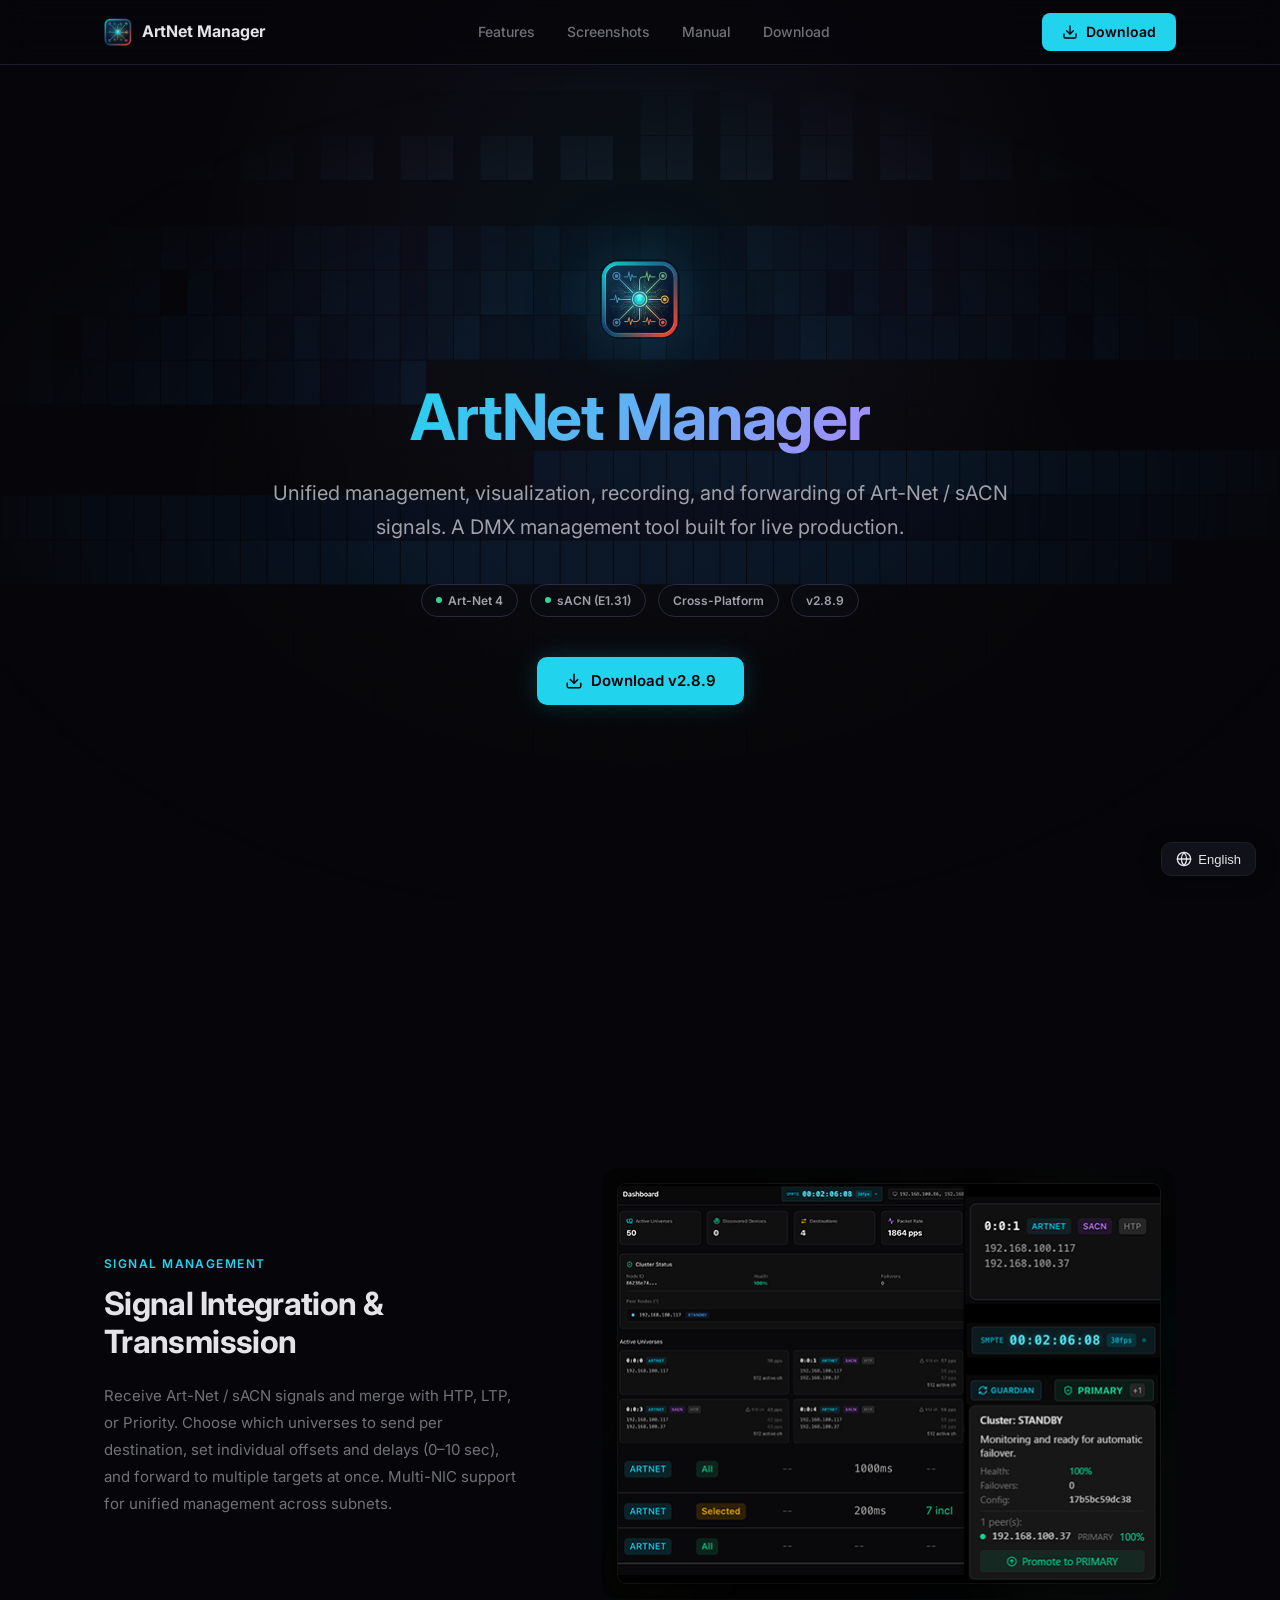
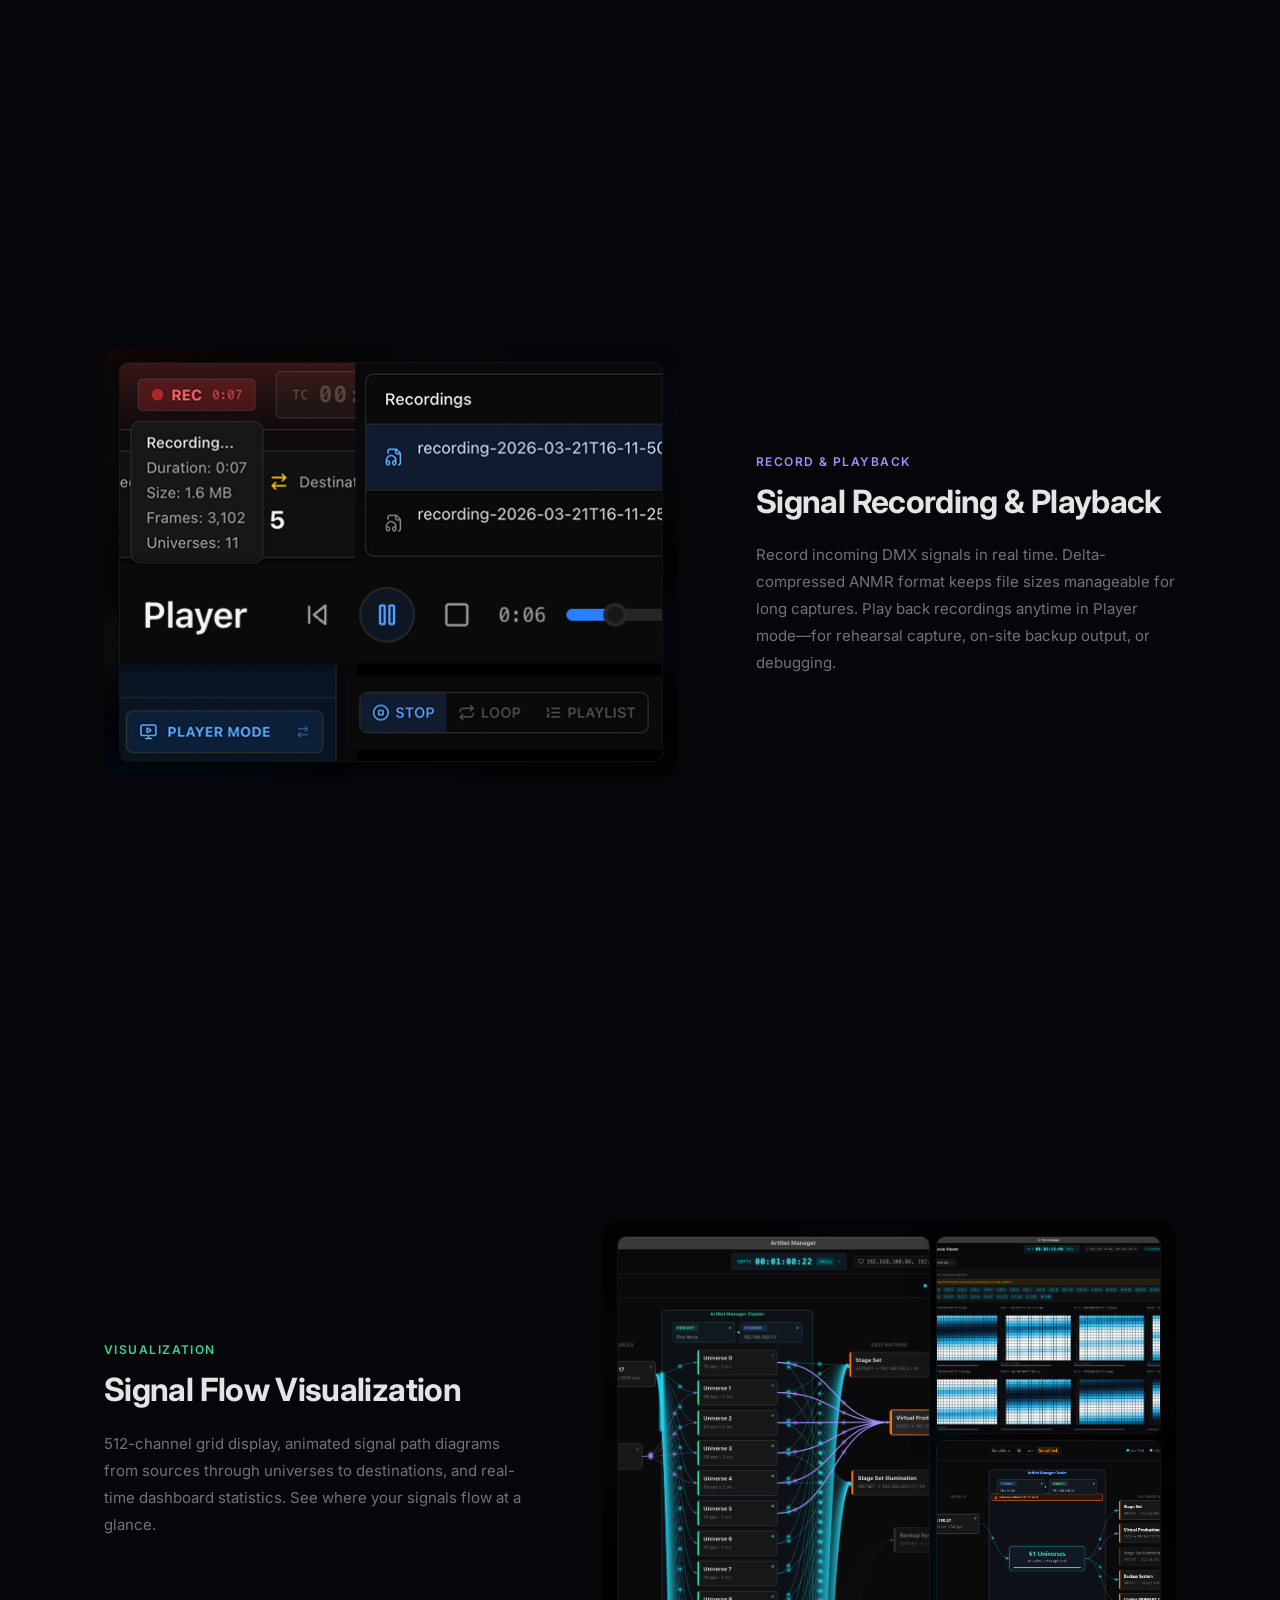
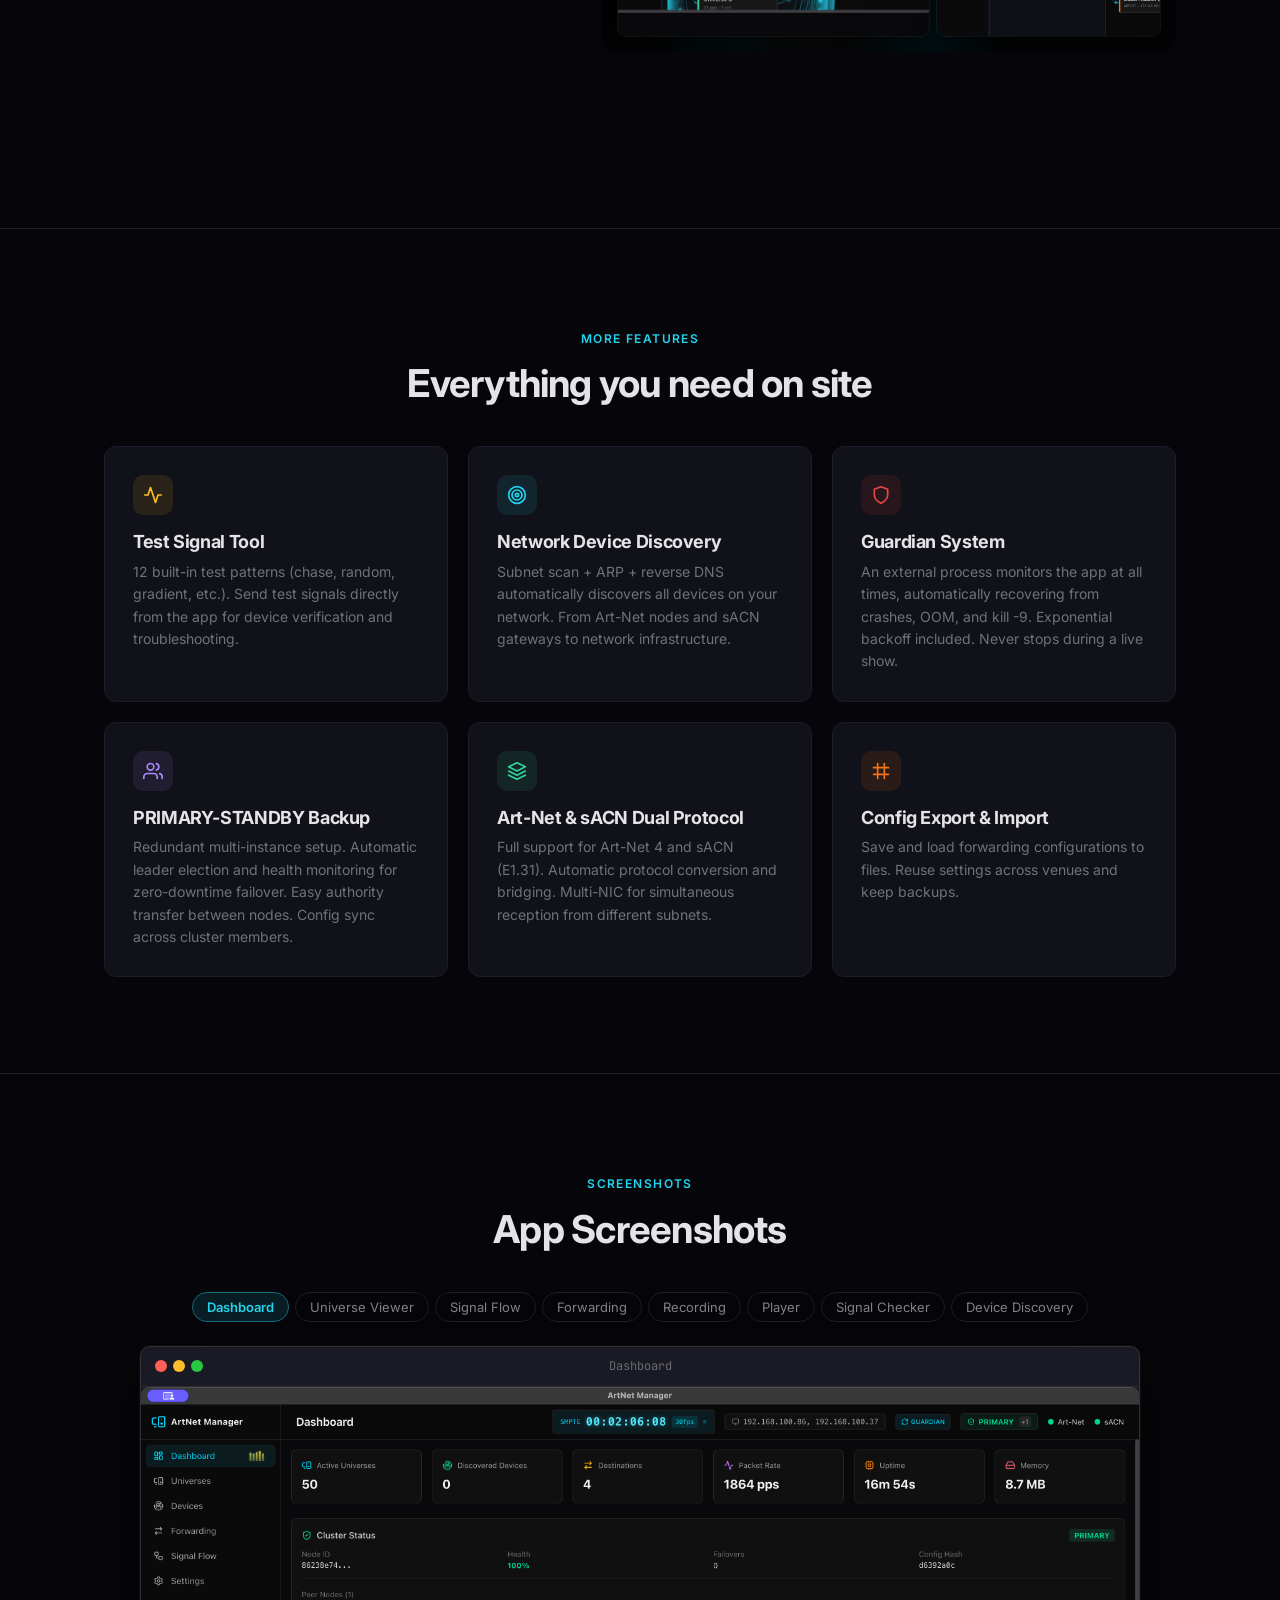
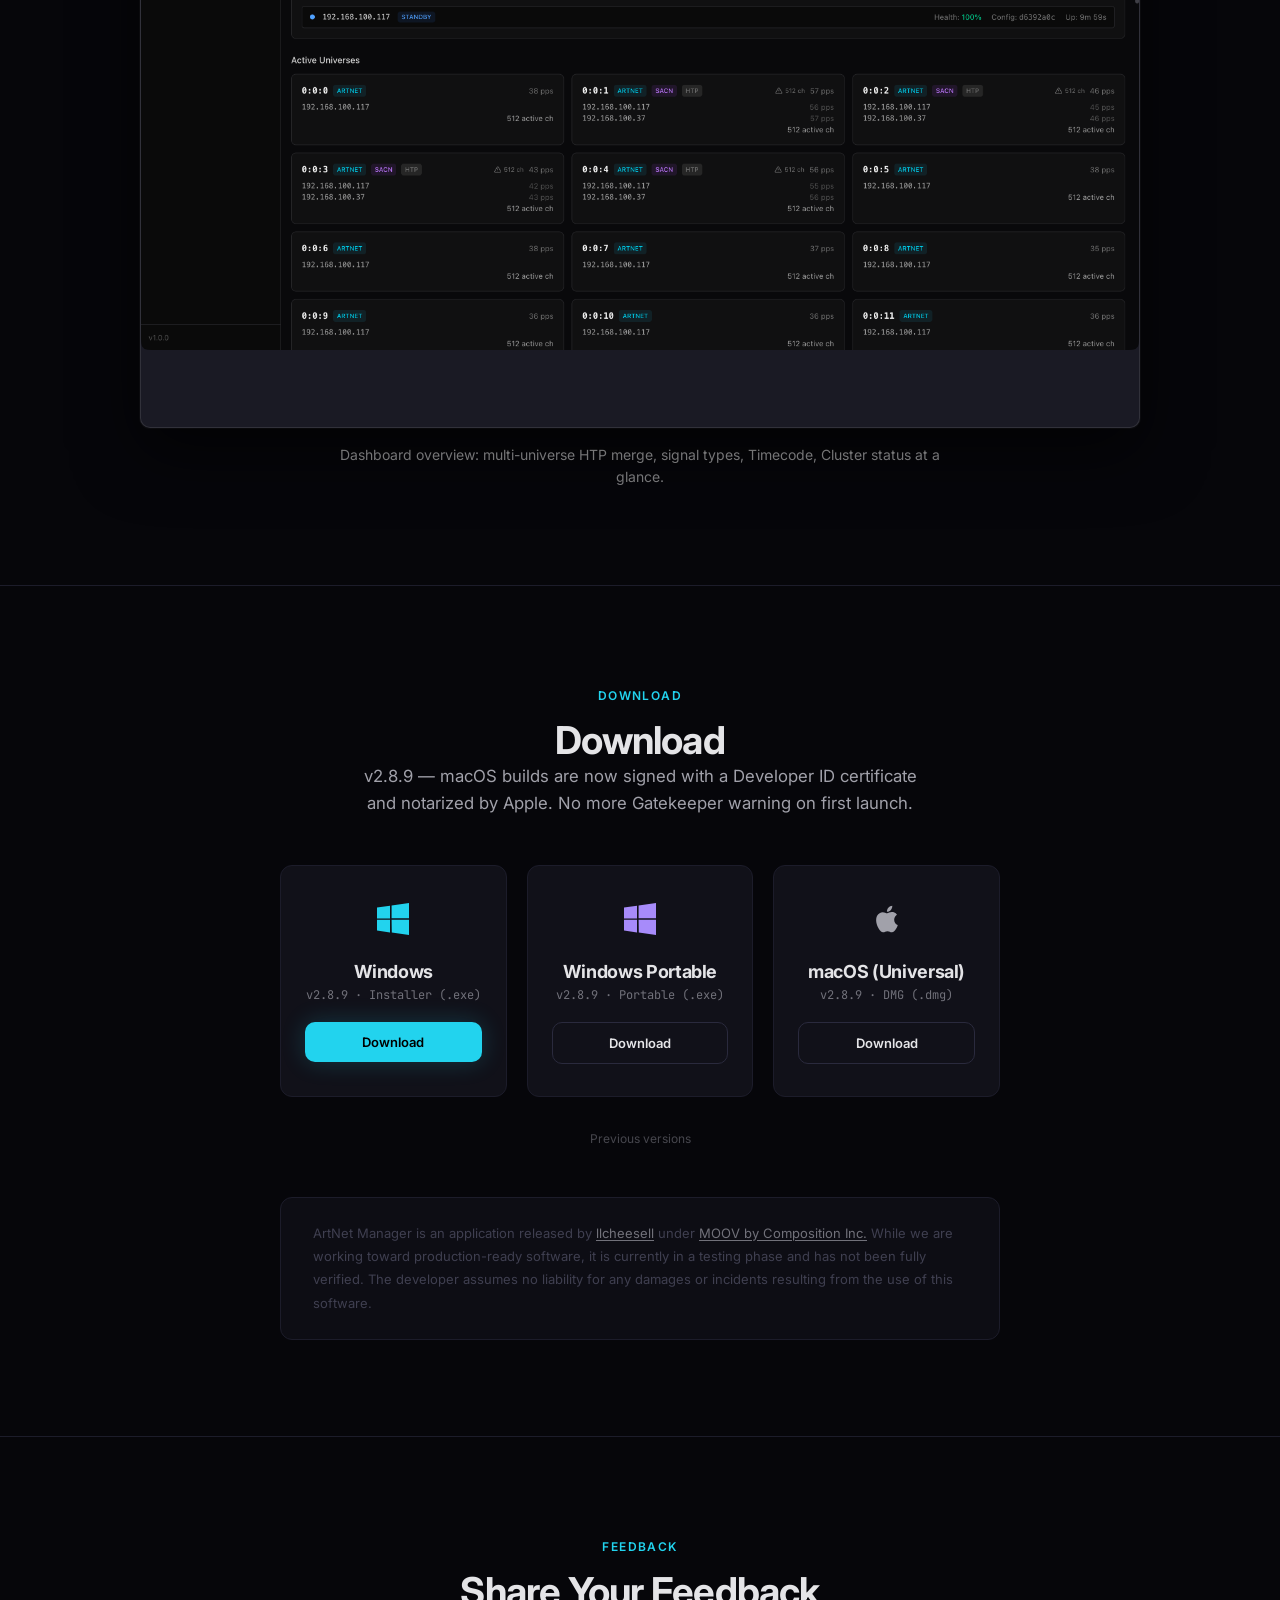
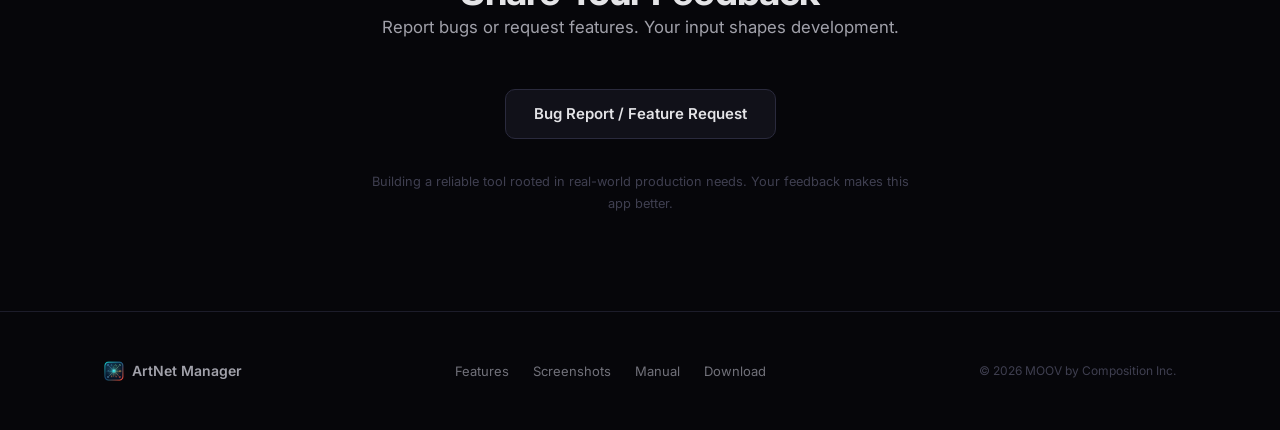
==== commit 6bba5f86: "v2.8.9: drop Gatekeeper workaround copy The macOS build is now signed with a Developer ID certificat" ====
--- a/index.html
+++ b/index.html
@@ -67,13 +67,13 @@
       <span class="badge"><span class="dot"></span> Art-Net 4</span>
       <span class="badge"><span class="dot"></span> sACN (E1.31)</span>
       <span class="badge" data-i18n="badge_cross_platform">Cross-Platform</span>
-      <span class="badge">v2.8.8</span>
+      <span class="badge">v2.8.9</span>
     </div>
 
     <div class="hero-cta animate-in delay-3">
       <a href="#download" class="btn btn-primary">
         <svg width="18" height="18" viewBox="0 0 24 24" fill="none" stroke="currentColor" stroke-width="2" stroke-linecap="round" stroke-linejoin="round"><path d="M21 15v4a2 2 0 01-2 2H5a2 2 0 01-2-2v-4"/><polyline points="7 10 12 15 17 10"/><line x1="12" y1="15" x2="12" y2="3"/></svg>
-        <span data-i18n="hero_download_btn">Download v2.8.8</span>
+        <span data-i18n="hero_download_btn">Download v2.8.9</span>
       </a>
     </div>
   </div>
@@ -301,7 +301,7 @@
     <span class="section-label" data-i18n="download_label">Download</span>
     <h2 data-i18n="download_title">ダウンロード</h2>
     <p class="section-desc" data-i18n="download_desc">
-      v2.8.8 &mdash; 通知システム追加・クラスターUX改善・バグ修正。
+      v2.8.9 &mdash; macOS版を Apple Developer ID で署名・公証。Gatekeeper の警告なしで起動可能になりました。
     </p>
 
     <div class="download-grid">
@@ -310,31 +310,24 @@
           <svg width="32" height="32" viewBox="0 0 24 24" fill="var(--cyan)"><path d="M0 3.449L9.75 2.1v9.451H0m10.949-9.602L24 0v11.4H10.949M0 12.6h9.75v9.451L0 20.699M10.949 12.6H24V24l-12.9-1.801"/></svg>
         </div>
         <h3 data-i18n="dl_win">Windows</h3>
-        <p class="version">v2.8.8 &middot; Installer (.exe)</p>
-        <a href="https://github.com/llcheesell/artnetmanager-release/releases/download/v2.8.8/ArtNet.Manager.Setup.2.8.8.exe" class="btn btn-primary" data-i18n="dl_btn">Download</a>
+        <p class="version">v2.8.9 &middot; Installer (.exe)</p>
+        <a href="https://github.com/llcheesell/artnetmanager-release/releases/download/v2.8.9/ArtNet.Manager.Setup.2.8.9.exe" class="btn btn-primary" data-i18n="dl_btn">Download</a>
       </div>
       <div class="download-card">
         <div class="platform-icon">
           <svg width="32" height="32" viewBox="0 0 24 24" fill="var(--violet)"><path d="M0 3.449L9.75 2.1v9.451H0m10.949-9.602L24 0v11.4H10.949M0 12.6h9.75v9.451L0 20.699M10.949 12.6H24V24l-12.9-1.801"/></svg>
         </div>
         <h3 data-i18n="dl_win_portable">Windows Portable</h3>
-        <p class="version">v2.8.8 &middot; Portable (.exe)</p>
-        <a href="https://github.com/llcheesell/artnetmanager-release/releases/download/v2.8.8/ArtNet.Manager.2.8.8.exe" class="btn btn-secondary" data-i18n="dl_btn">Download</a>
+        <p class="version">v2.8.9 &middot; Portable (.exe)</p>
+        <a href="https://github.com/llcheesell/artnetmanager-release/releases/download/v2.8.9/ArtNet.Manager.2.8.9.exe" class="btn btn-secondary" data-i18n="dl_btn">Download</a>
       </div>
       <div class="download-card mac-download-card">
         <div class="platform-icon">
           <svg width="32" height="32" viewBox="0 0 24 24" fill="var(--text-secondary)"><path d="M18.71 19.5c-.83 1.24-1.71 2.45-3.05 2.47-1.34.03-1.77-.79-3.29-.79-1.53 0-2 .77-3.27.82-1.31.05-2.3-1.32-3.14-2.53C4.25 17 2.94 12.45 4.7 9.39c.87-1.52 2.43-2.48 4.12-2.51 1.28-.02 2.5.87 3.29.87.78 0 2.26-1.07 3.8-.91.65.03 2.47.26 3.64 1.98-.09.06-2.17 1.28-2.15 3.81.03 3.02 2.65 4.03 2.68 4.04-.03.07-.42 1.44-1.38 2.83M13 3.5c.73-.83 1.94-1.46 2.94-1.5.13 1.17-.34 2.35-1.04 3.19-.69.85-1.83 1.51-2.95 1.42-.15-1.15.41-2.35 1.05-3.11z"/></svg>
         </div>
-        <h3 data-i18n="dl_mac">macOS (Apple Silicon)</h3>
-        <p class="version">v2.8.8 &middot; DMG (.dmg)</p>
-        <div class="mac-btn-wrap">
-          <a href="https://github.com/llcheesell/artnetmanager-release/releases/download/v2.8.8/ArtNet.Manager-2.8.8-arm64.dmg" class="btn btn-secondary" data-i18n="dl_btn">Download</a>
-          <div class="mac-adp-tooltip" role="tooltip">
-            <svg width="14" height="14" viewBox="0 0 24 24" fill="none" stroke="currentColor" stroke-width="2.5" stroke-linecap="round" stroke-linejoin="round" style="flex-shrink:0;margin-top:1px"><path d="M10.29 3.86L1.82 18a2 2 0 001.71 3h16.94a2 2 0 001.71-3L13.71 3.86a2 2 0 00-3.42 0z"/><line x1="12" y1="9" x2="12" y2="13"/><line x1="12" y1="17" x2="12.01" y2="17"/></svg>
-            <span data-i18n="mac_adp_notice">このアプリはADP申請中です。認可されるまでの間はコマンドラインでの許可が必要です。</span>
-            <a href="manual.html#s2" data-i18n="mac_adp_link">詳しくはマニュアルへ &rarr;</a>
-          </div>
-        </div>
+        <h3 data-i18n="dl_mac">macOS (Universal)</h3>
+        <p class="version">v2.8.9 &middot; DMG (.dmg)</p>
+        <a href="https://github.com/llcheesell/artnetmanager-release/releases/download/v2.8.9/ArtNet.Manager-2.8.9-universal.dmg" class="btn btn-secondary" data-i18n="dl_btn">Download</a>
       </div>
     </div>
 
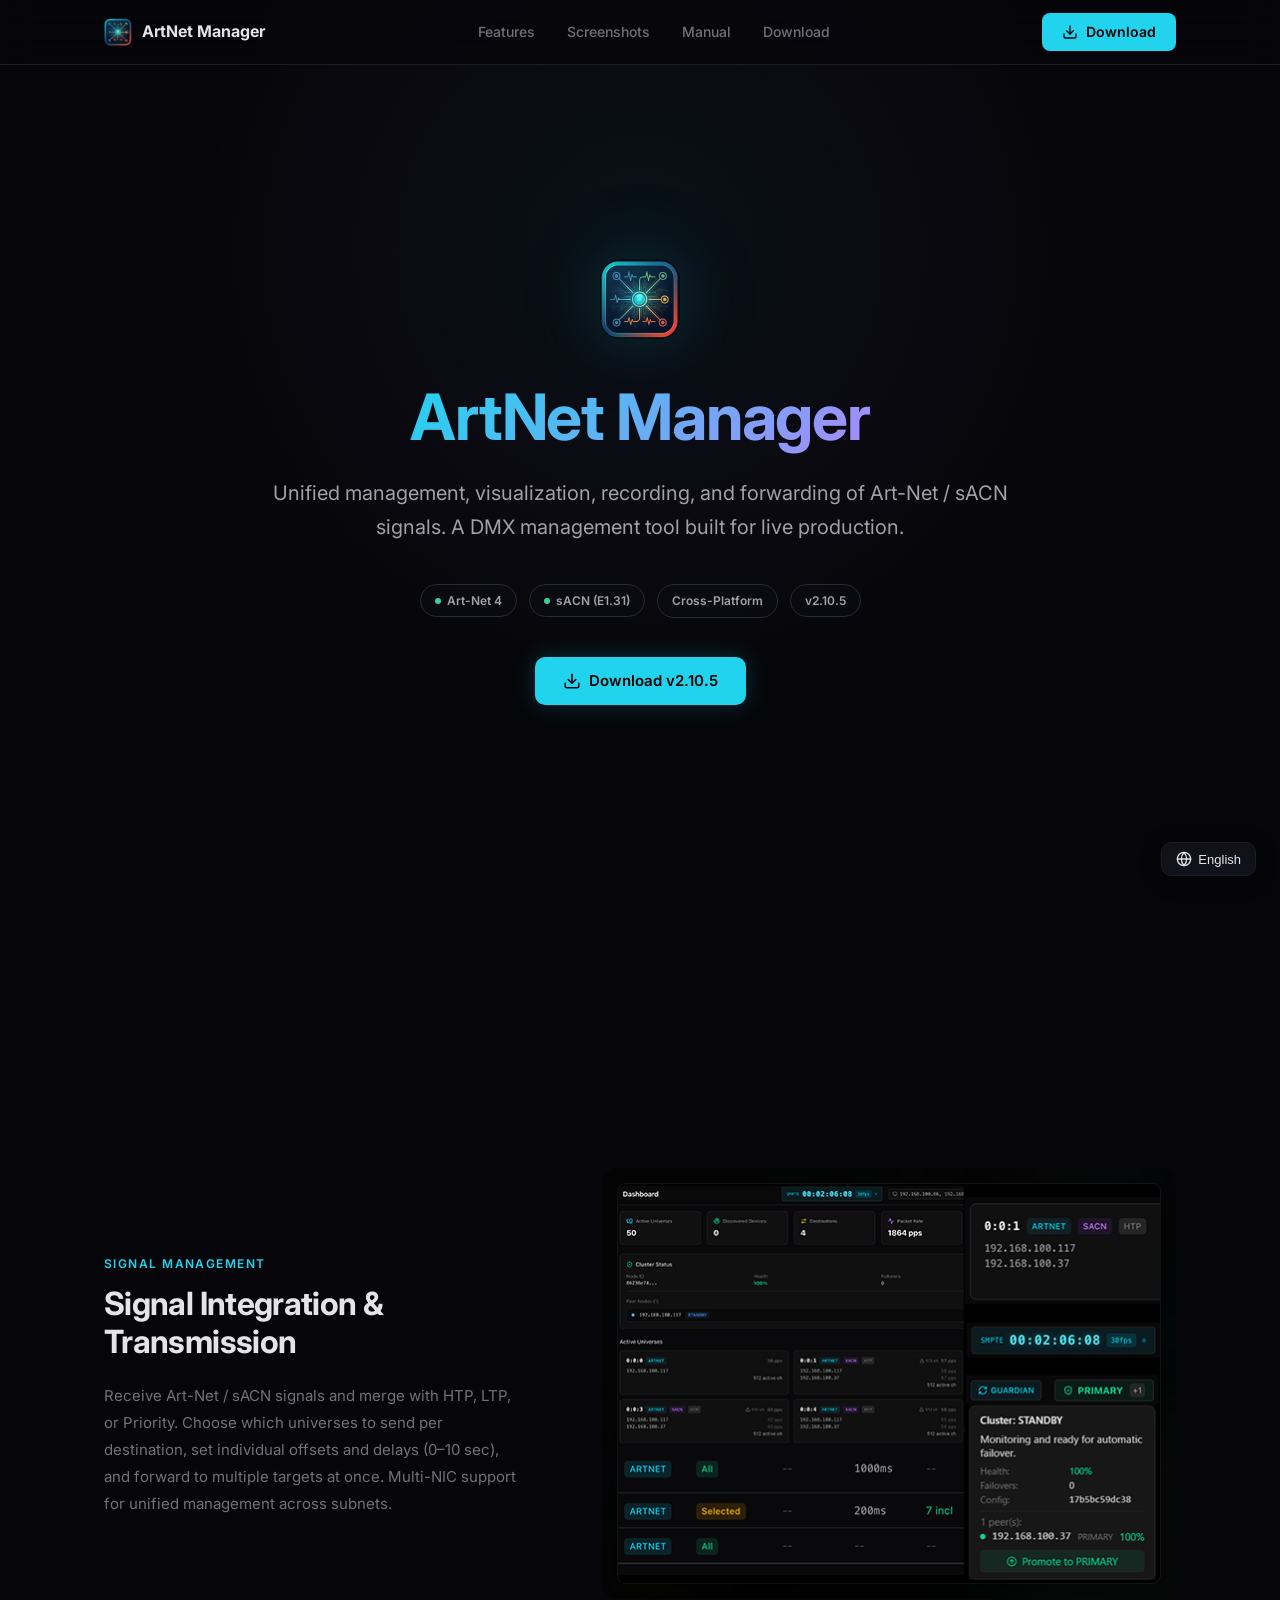
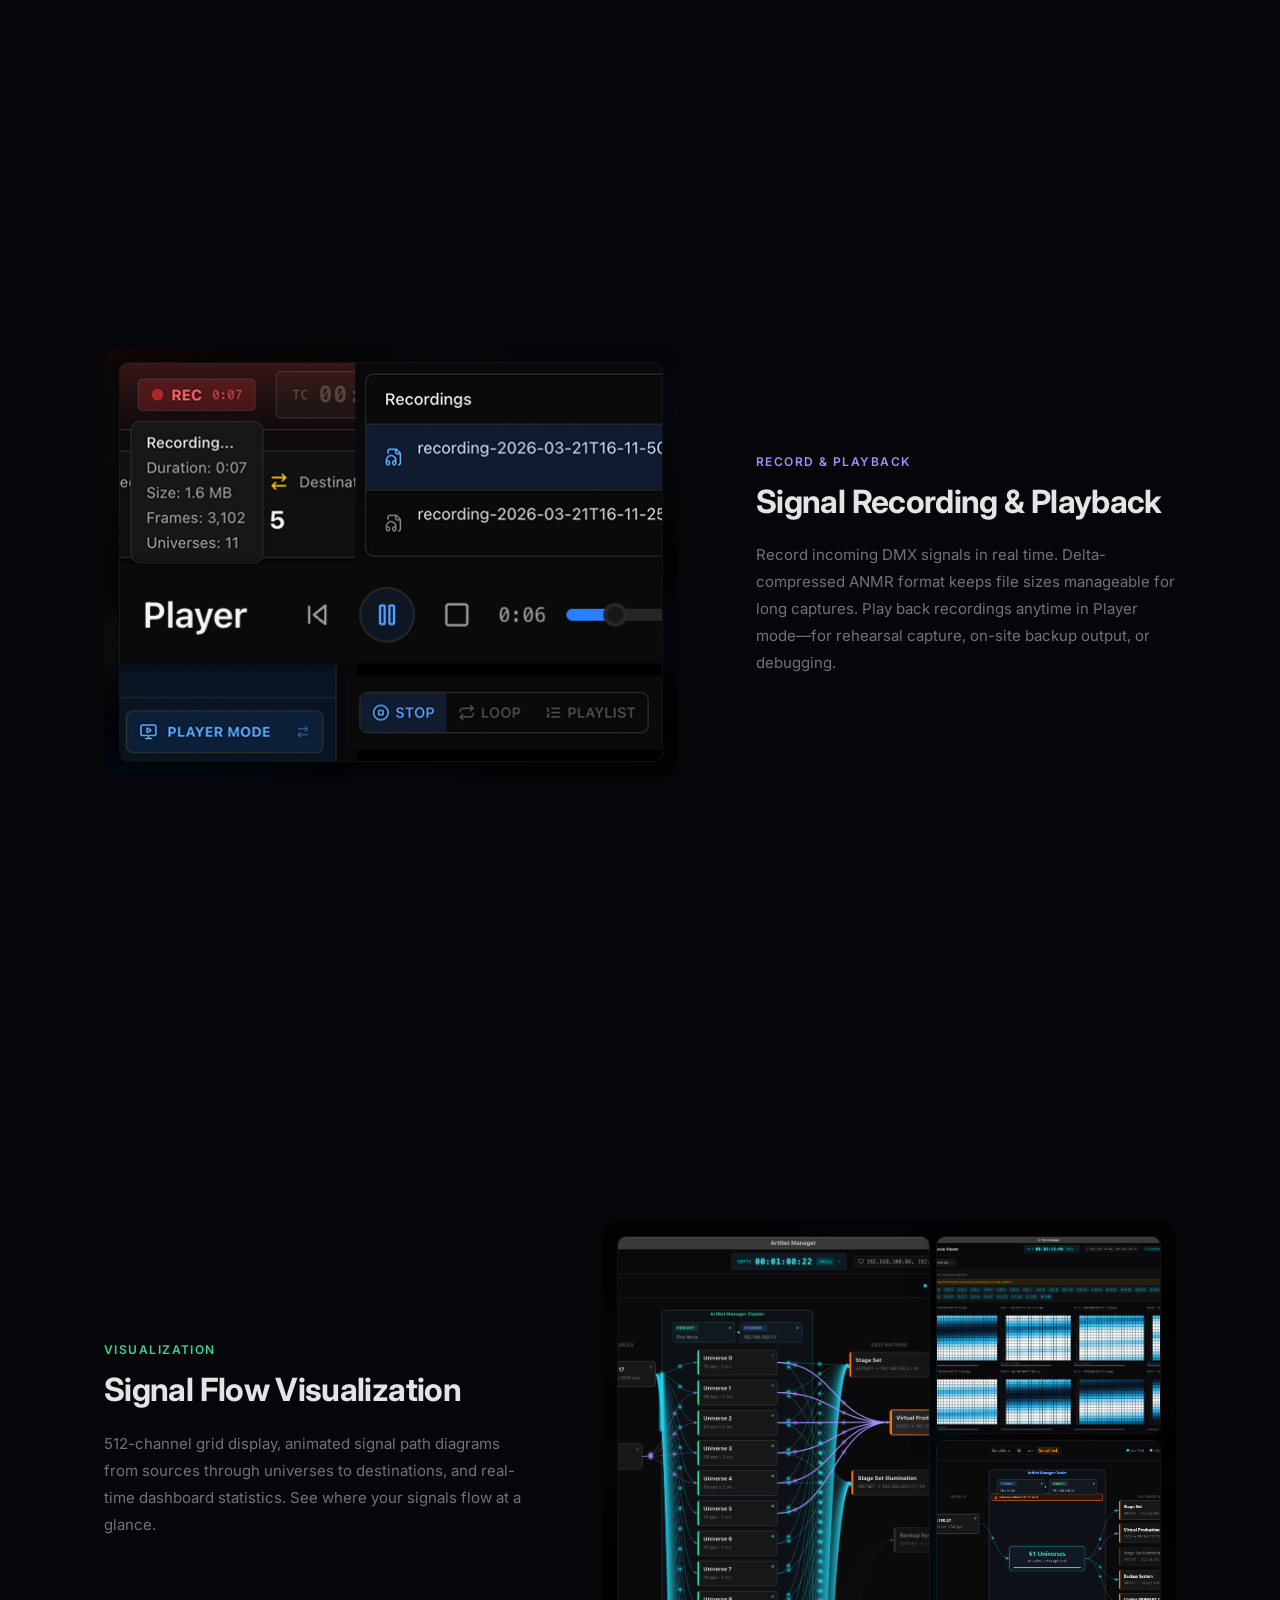
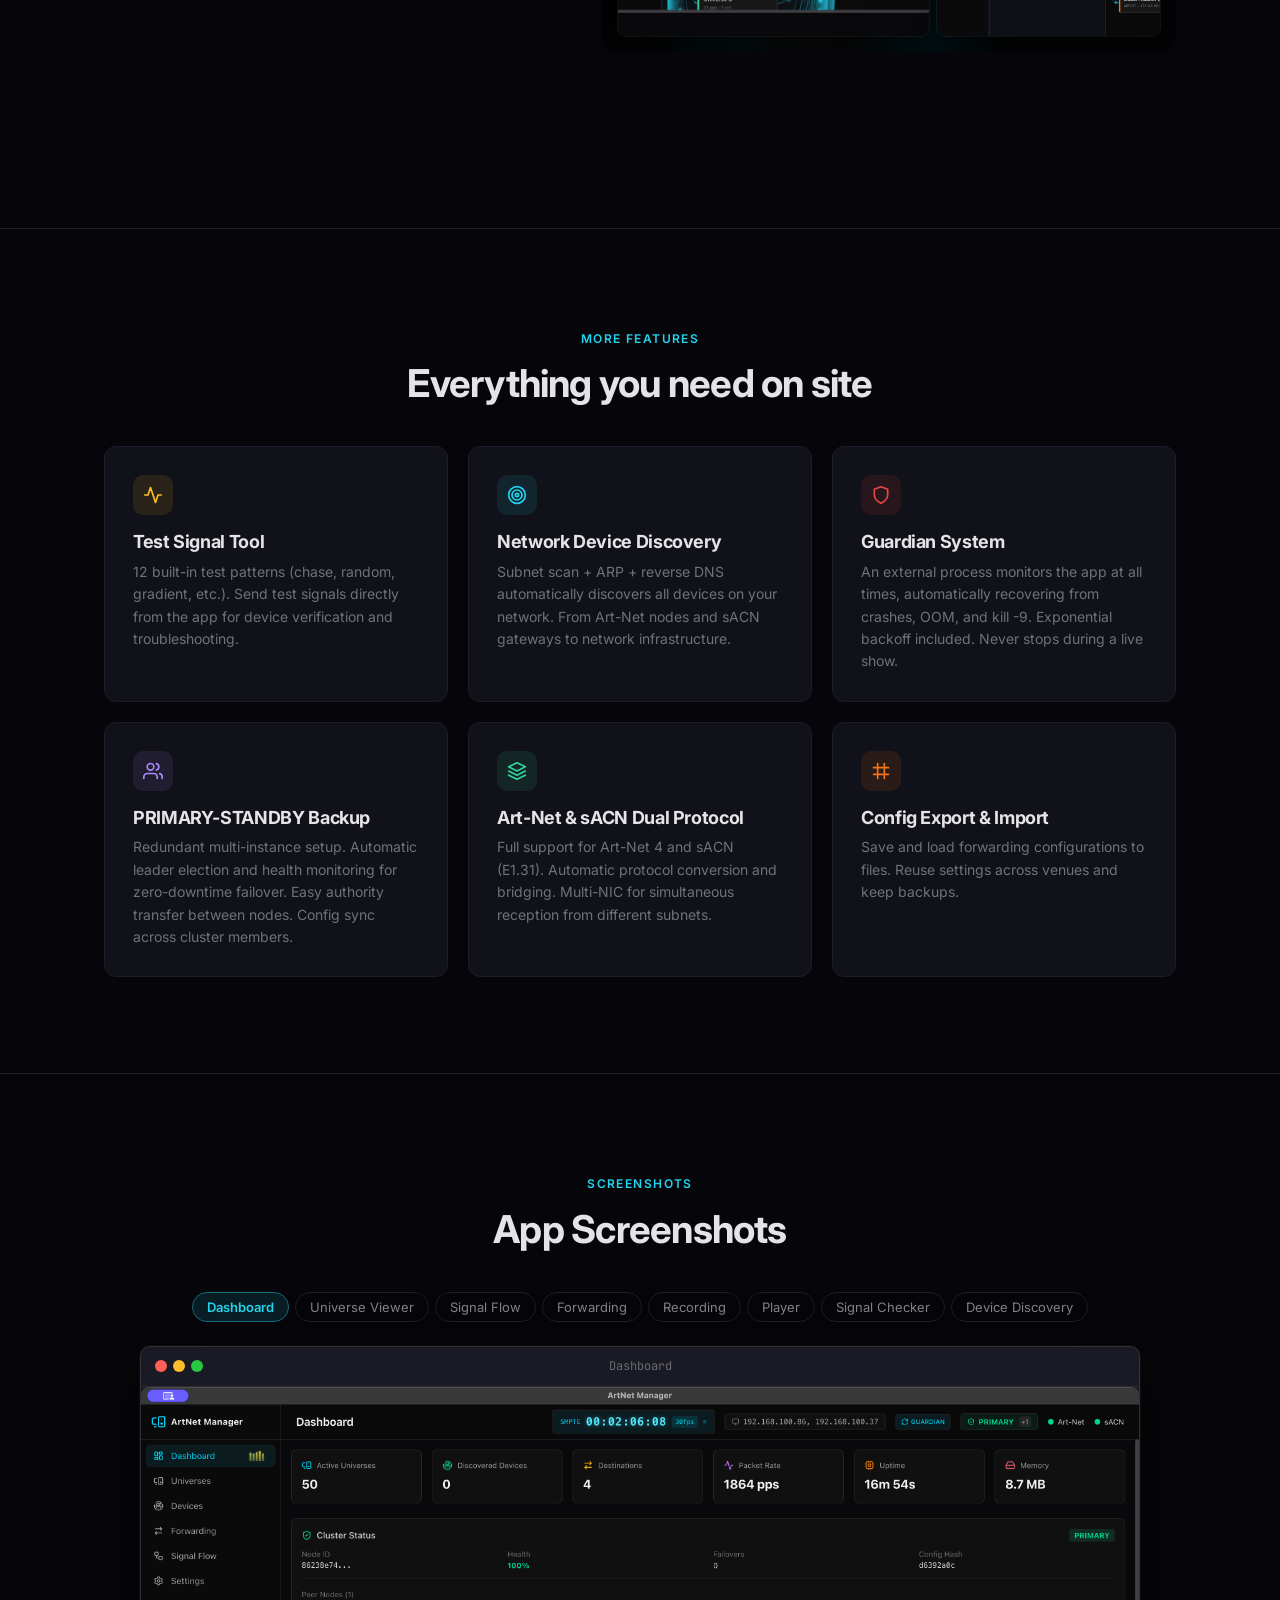
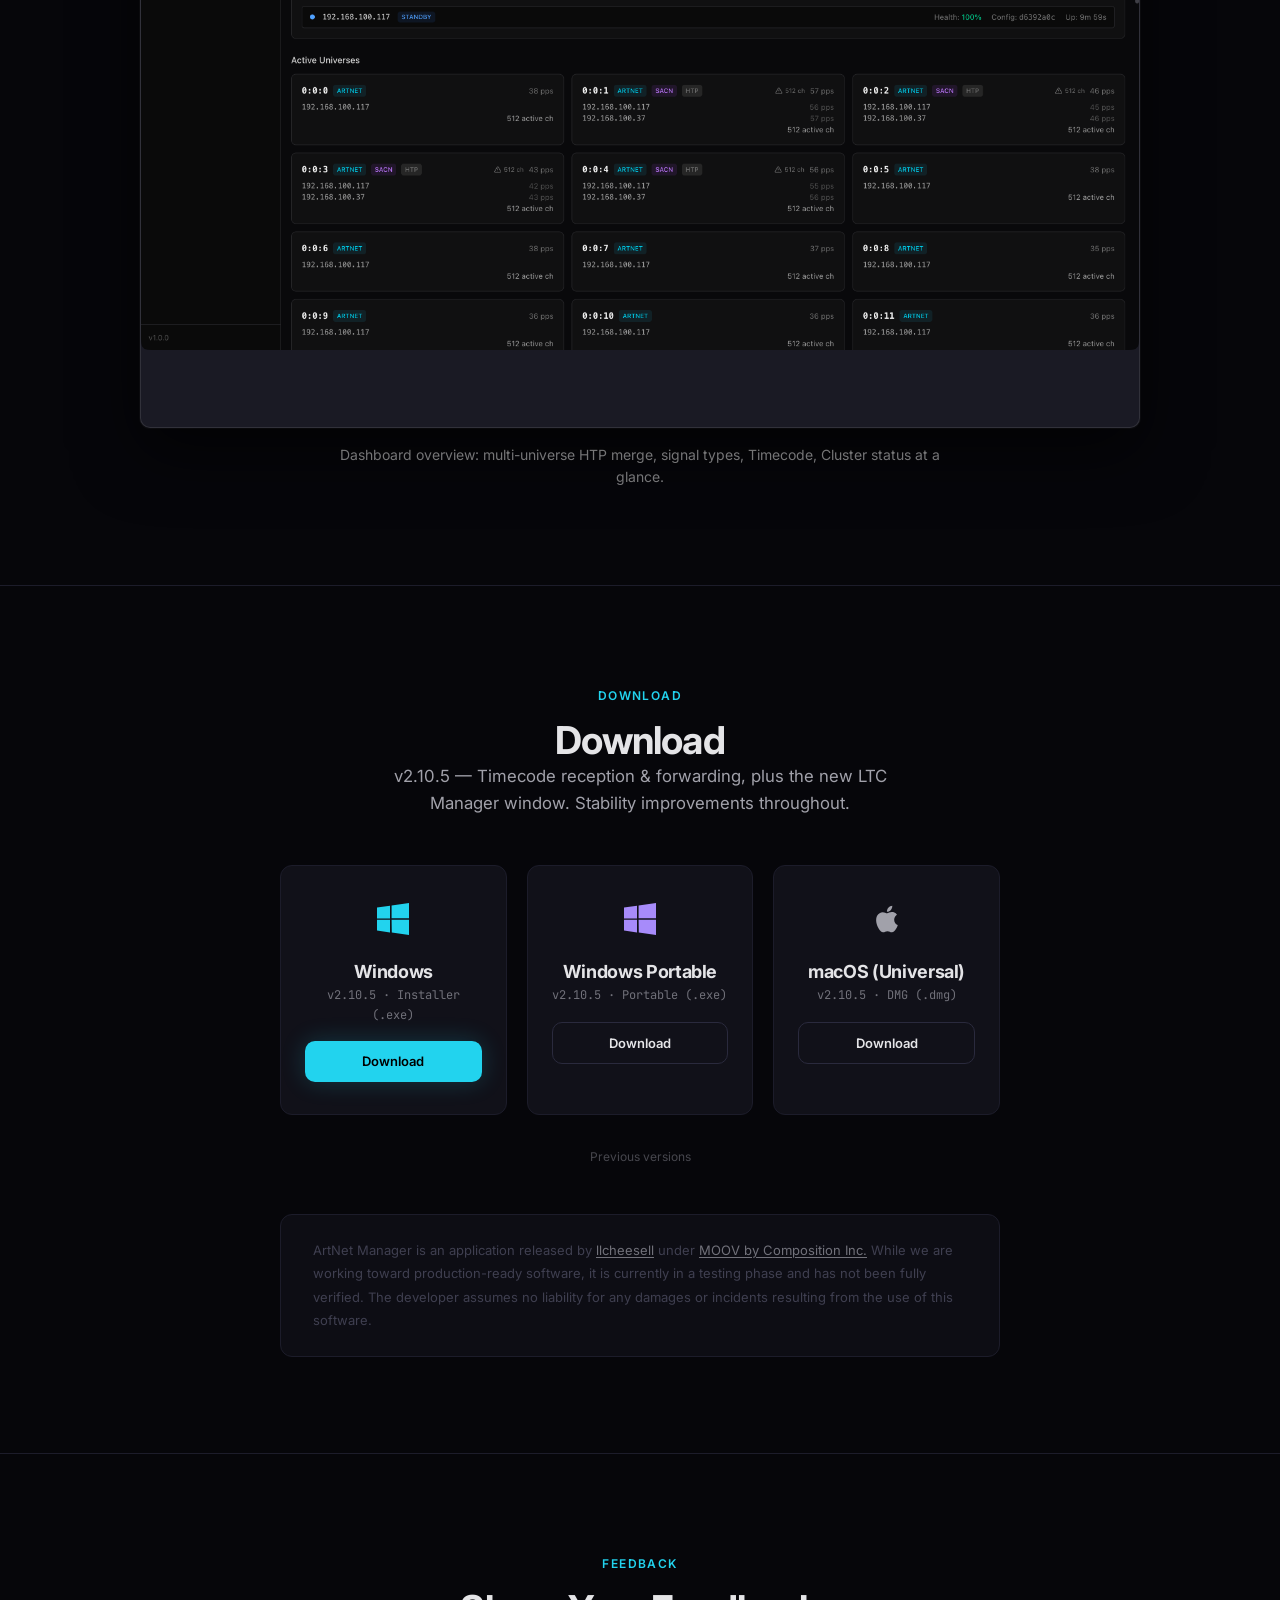
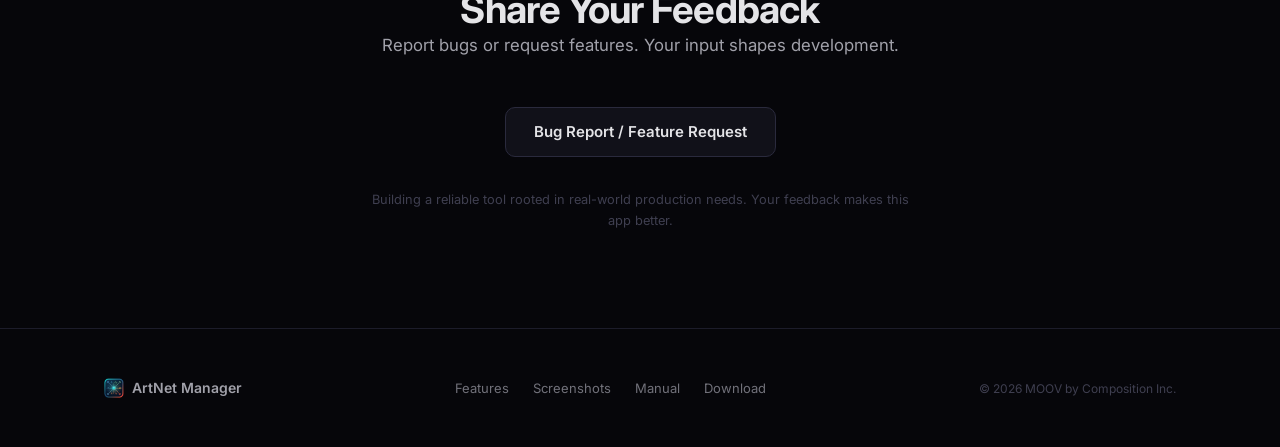
==== commit a9eee322: "Update v2.10.5 release notes for users and bump distribution site Rewrite version.json release notes" ====
--- a/index.html
+++ b/index.html
@@ -67,13 +67,13 @@
       <span class="badge"><span class="dot"></span> Art-Net 4</span>
       <span class="badge"><span class="dot"></span> sACN (E1.31)</span>
       <span class="badge" data-i18n="badge_cross_platform">Cross-Platform</span>
-      <span class="badge">v2.8.9</span>
+      <span class="badge">v2.10.5</span>
     </div>
 
     <div class="hero-cta animate-in delay-3">
       <a href="#download" class="btn btn-primary">
         <svg width="18" height="18" viewBox="0 0 24 24" fill="none" stroke="currentColor" stroke-width="2" stroke-linecap="round" stroke-linejoin="round"><path d="M21 15v4a2 2 0 01-2 2H5a2 2 0 01-2-2v-4"/><polyline points="7 10 12 15 17 10"/><line x1="12" y1="15" x2="12" y2="3"/></svg>
-        <span data-i18n="hero_download_btn">Download v2.8.9</span>
+        <span data-i18n="hero_download_btn">Download v2.10.5</span>
       </a>
     </div>
   </div>
@@ -301,7 +301,7 @@
     <span class="section-label" data-i18n="download_label">Download</span>
     <h2 data-i18n="download_title">ダウンロード</h2>
     <p class="section-desc" data-i18n="download_desc">
-      v2.8.9 &mdash; macOS版を Apple Developer ID で署名・公証。Gatekeeper の警告なしで起動可能になりました。
+      v2.10.5 &mdash; タイムコード受信・転送、LTC Manager（新ウィンドウ）に対応。安定性も向上しました。
     </p>
 
     <div class="download-grid">
@@ -310,24 +310,24 @@
           <svg width="32" height="32" viewBox="0 0 24 24" fill="var(--cyan)"><path d="M0 3.449L9.75 2.1v9.451H0m10.949-9.602L24 0v11.4H10.949M0 12.6h9.75v9.451L0 20.699M10.949 12.6H24V24l-12.9-1.801"/></svg>
         </div>
         <h3 data-i18n="dl_win">Windows</h3>
-        <p class="version">v2.8.9 &middot; Installer (.exe)</p>
-        <a href="https://github.com/llcheesell/artnetmanager-release/releases/download/v2.8.9/ArtNet.Manager.Setup.2.8.9.exe" class="btn btn-primary" data-i18n="dl_btn">Download</a>
+        <p class="version" data-i18n="dl_win_version">v2.10.5 &middot; Installer (.exe)</p>
+        <a href="https://github.com/llcheesell/artnetmanager-release/releases/download/v2.10.5/ArtNet.Manager.Setup.2.10.5.exe" class="btn btn-primary" data-i18n="dl_btn">Download</a>
       </div>
       <div class="download-card">
         <div class="platform-icon">
           <svg width="32" height="32" viewBox="0 0 24 24" fill="var(--violet)"><path d="M0 3.449L9.75 2.1v9.451H0m10.949-9.602L24 0v11.4H10.949M0 12.6h9.75v9.451L0 20.699M10.949 12.6H24V24l-12.9-1.801"/></svg>
         </div>
         <h3 data-i18n="dl_win_portable">Windows Portable</h3>
-        <p class="version">v2.8.9 &middot; Portable (.exe)</p>
-        <a href="https://github.com/llcheesell/artnetmanager-release/releases/download/v2.8.9/ArtNet.Manager.2.8.9.exe" class="btn btn-secondary" data-i18n="dl_btn">Download</a>
+        <p class="version" data-i18n="dl_win_portable_version">v2.10.5 &middot; Portable (.exe)</p>
+        <a href="https://github.com/llcheesell/artnetmanager-release/releases/download/v2.10.5/ArtNet.Manager.2.10.5.exe" class="btn btn-secondary" data-i18n="dl_btn">Download</a>
       </div>
       <div class="download-card mac-download-card">
         <div class="platform-icon">
           <svg width="32" height="32" viewBox="0 0 24 24" fill="var(--text-secondary)"><path d="M18.71 19.5c-.83 1.24-1.71 2.45-3.05 2.47-1.34.03-1.77-.79-3.29-.79-1.53 0-2 .77-3.27.82-1.31.05-2.3-1.32-3.14-2.53C4.25 17 2.94 12.45 4.7 9.39c.87-1.52 2.43-2.48 4.12-2.51 1.28-.02 2.5.87 3.29.87.78 0 2.26-1.07 3.8-.91.65.03 2.47.26 3.64 1.98-.09.06-2.17 1.28-2.15 3.81.03 3.02 2.65 4.03 2.68 4.04-.03.07-.42 1.44-1.38 2.83M13 3.5c.73-.83 1.94-1.46 2.94-1.5.13 1.17-.34 2.35-1.04 3.19-.69.85-1.83 1.51-2.95 1.42-.15-1.15.41-2.35 1.05-3.11z"/></svg>
         </div>
         <h3 data-i18n="dl_mac">macOS (Universal)</h3>
-        <p class="version">v2.8.9 &middot; DMG (.dmg)</p>
-        <a href="https://github.com/llcheesell/artnetmanager-release/releases/download/v2.8.9/ArtNet.Manager-2.8.9-universal.dmg" class="btn btn-secondary" data-i18n="dl_btn">Download</a>
+        <p class="version" data-i18n="dl_mac_version">v2.10.5 &middot; DMG (.dmg)</p>
+        <a href="https://github.com/llcheesell/artnetmanager-release/releases/download/v2.10.5/ArtNet.Manager-2.10.5-universal.dmg" class="btn btn-secondary" data-i18n="dl_btn">Download</a>
       </div>
     </div>
 
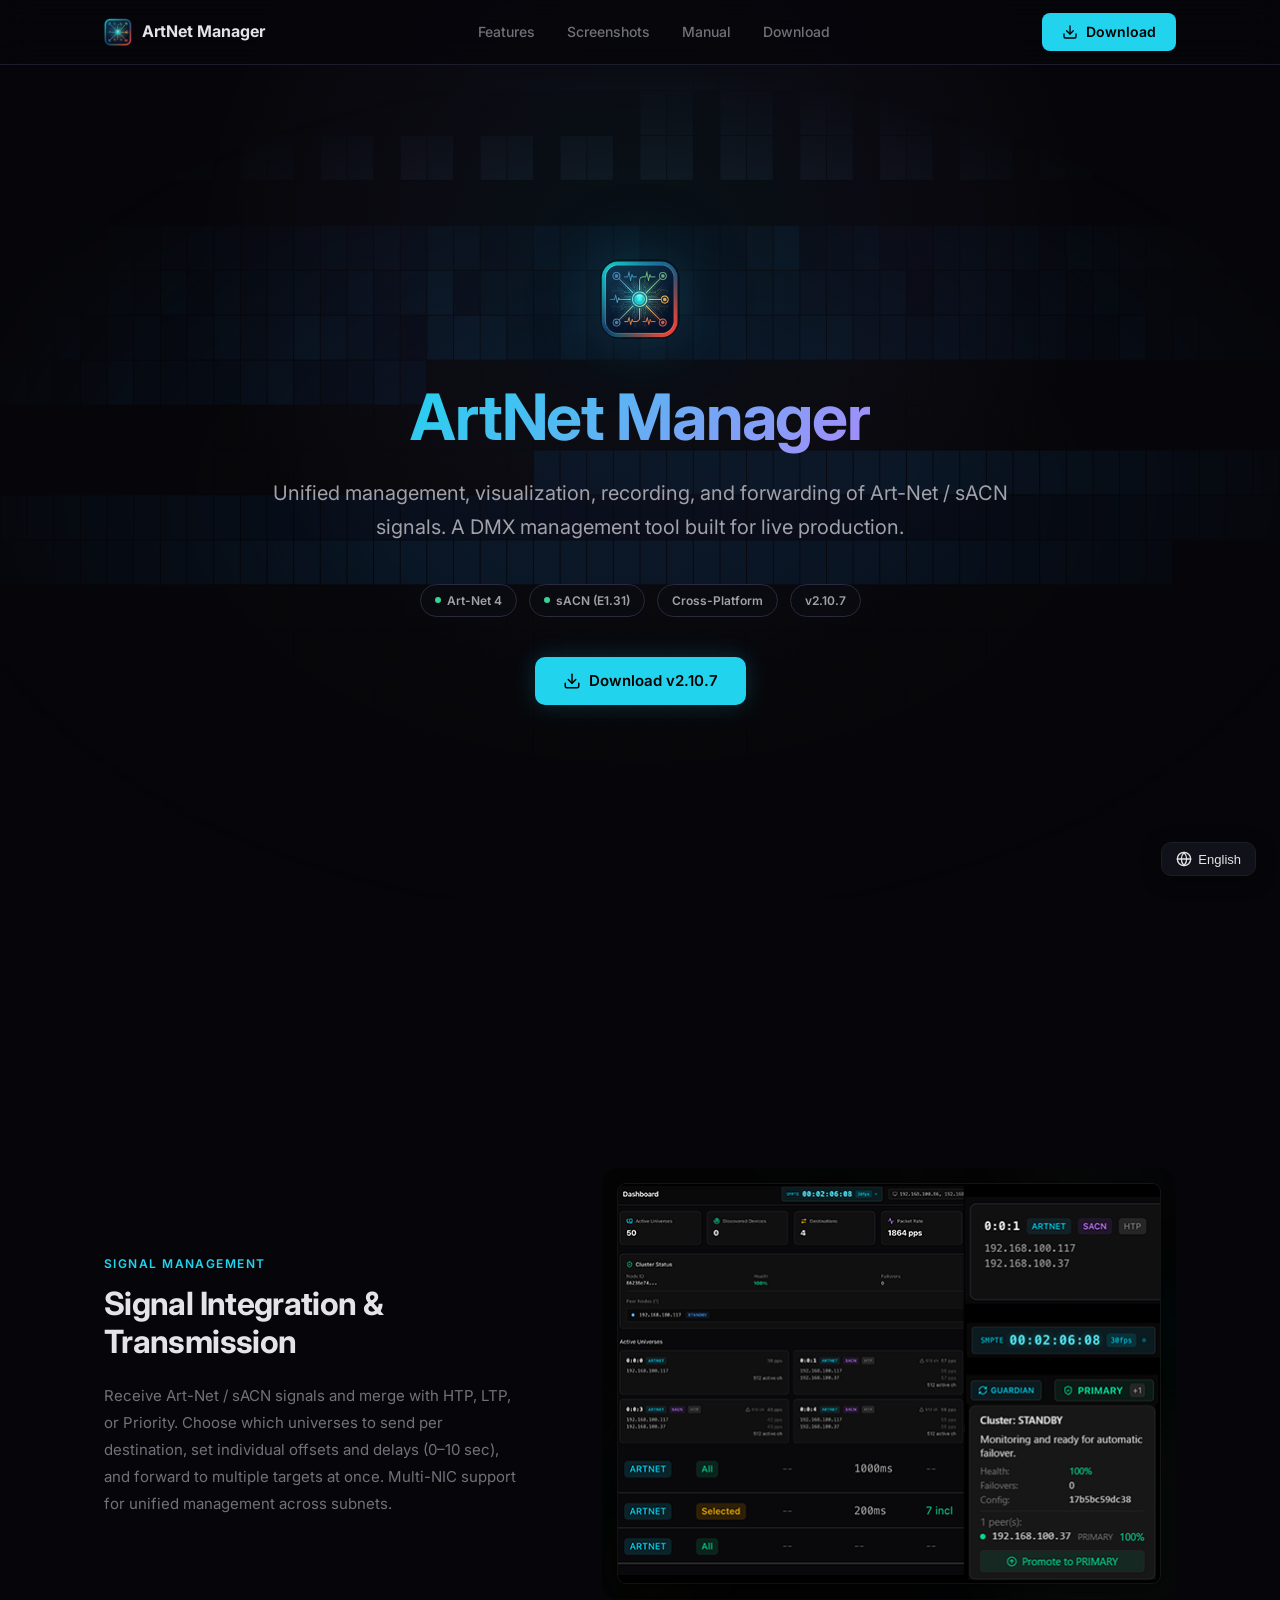
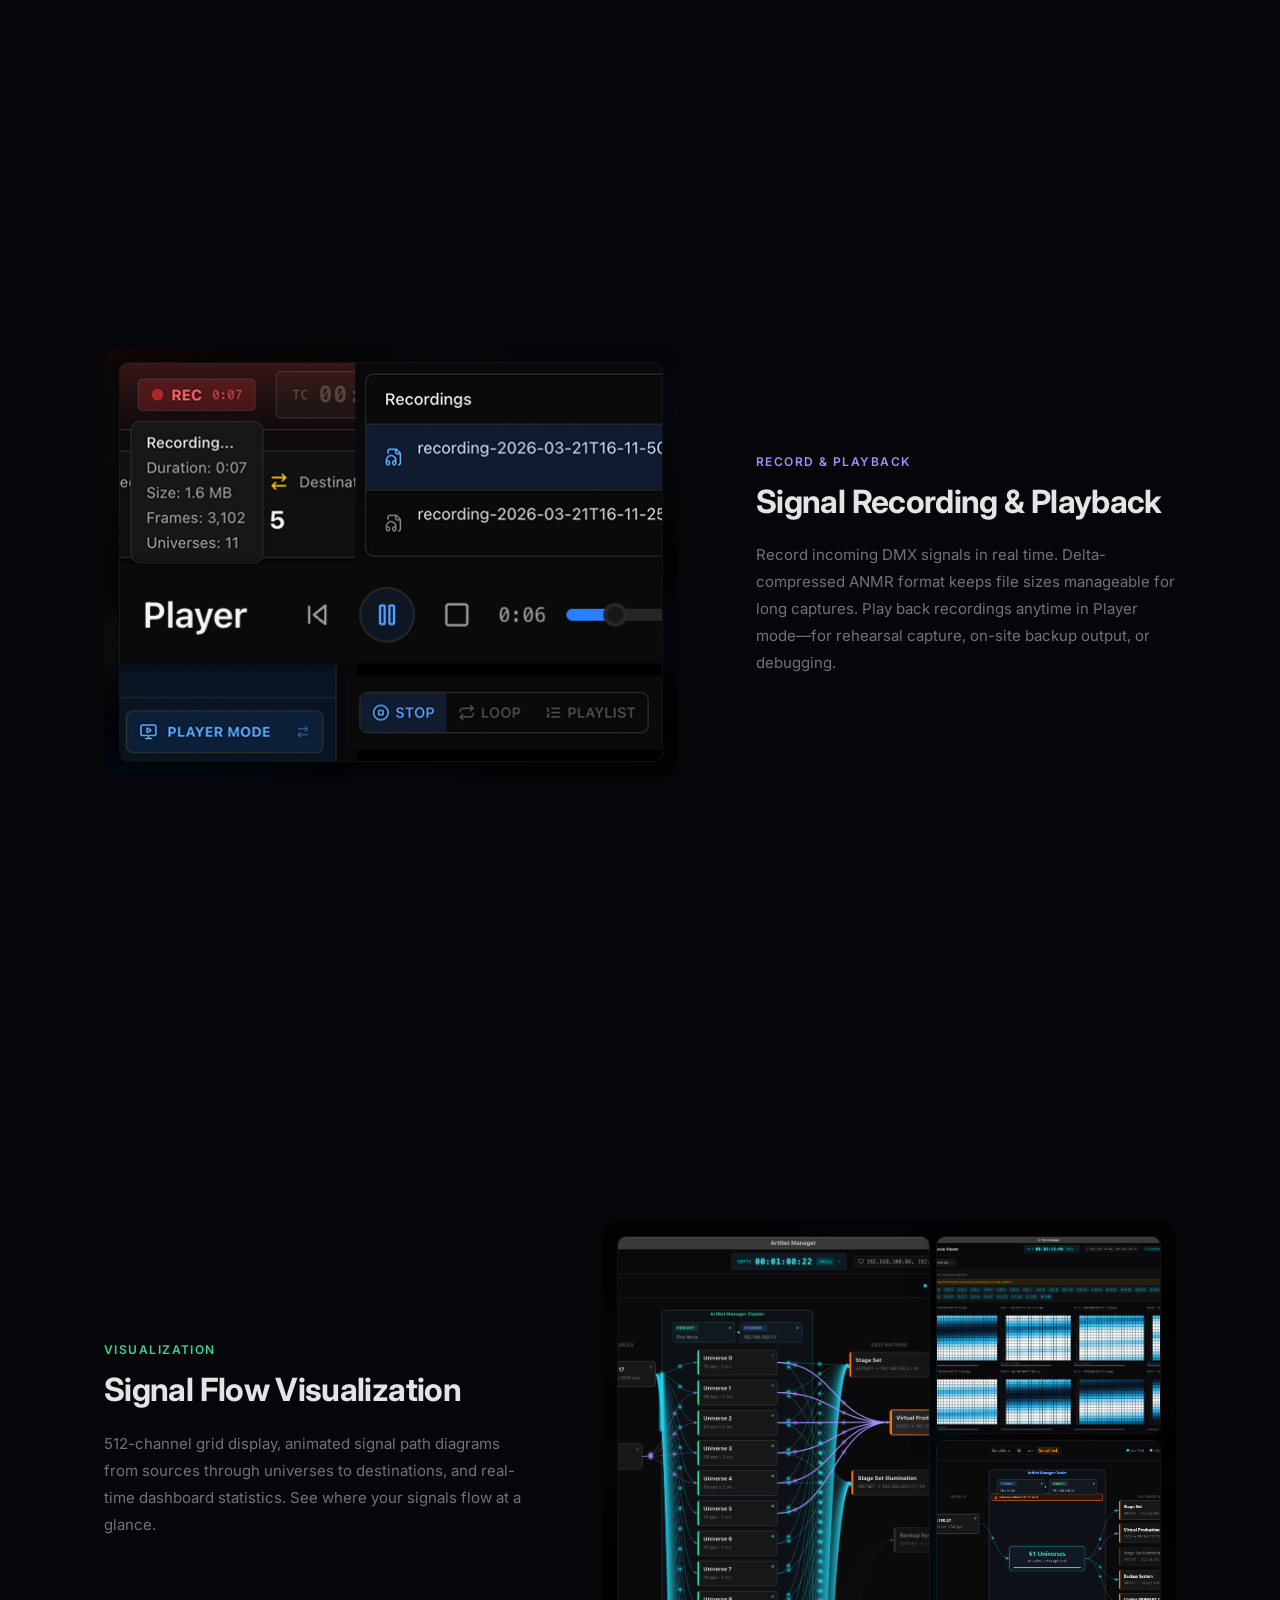
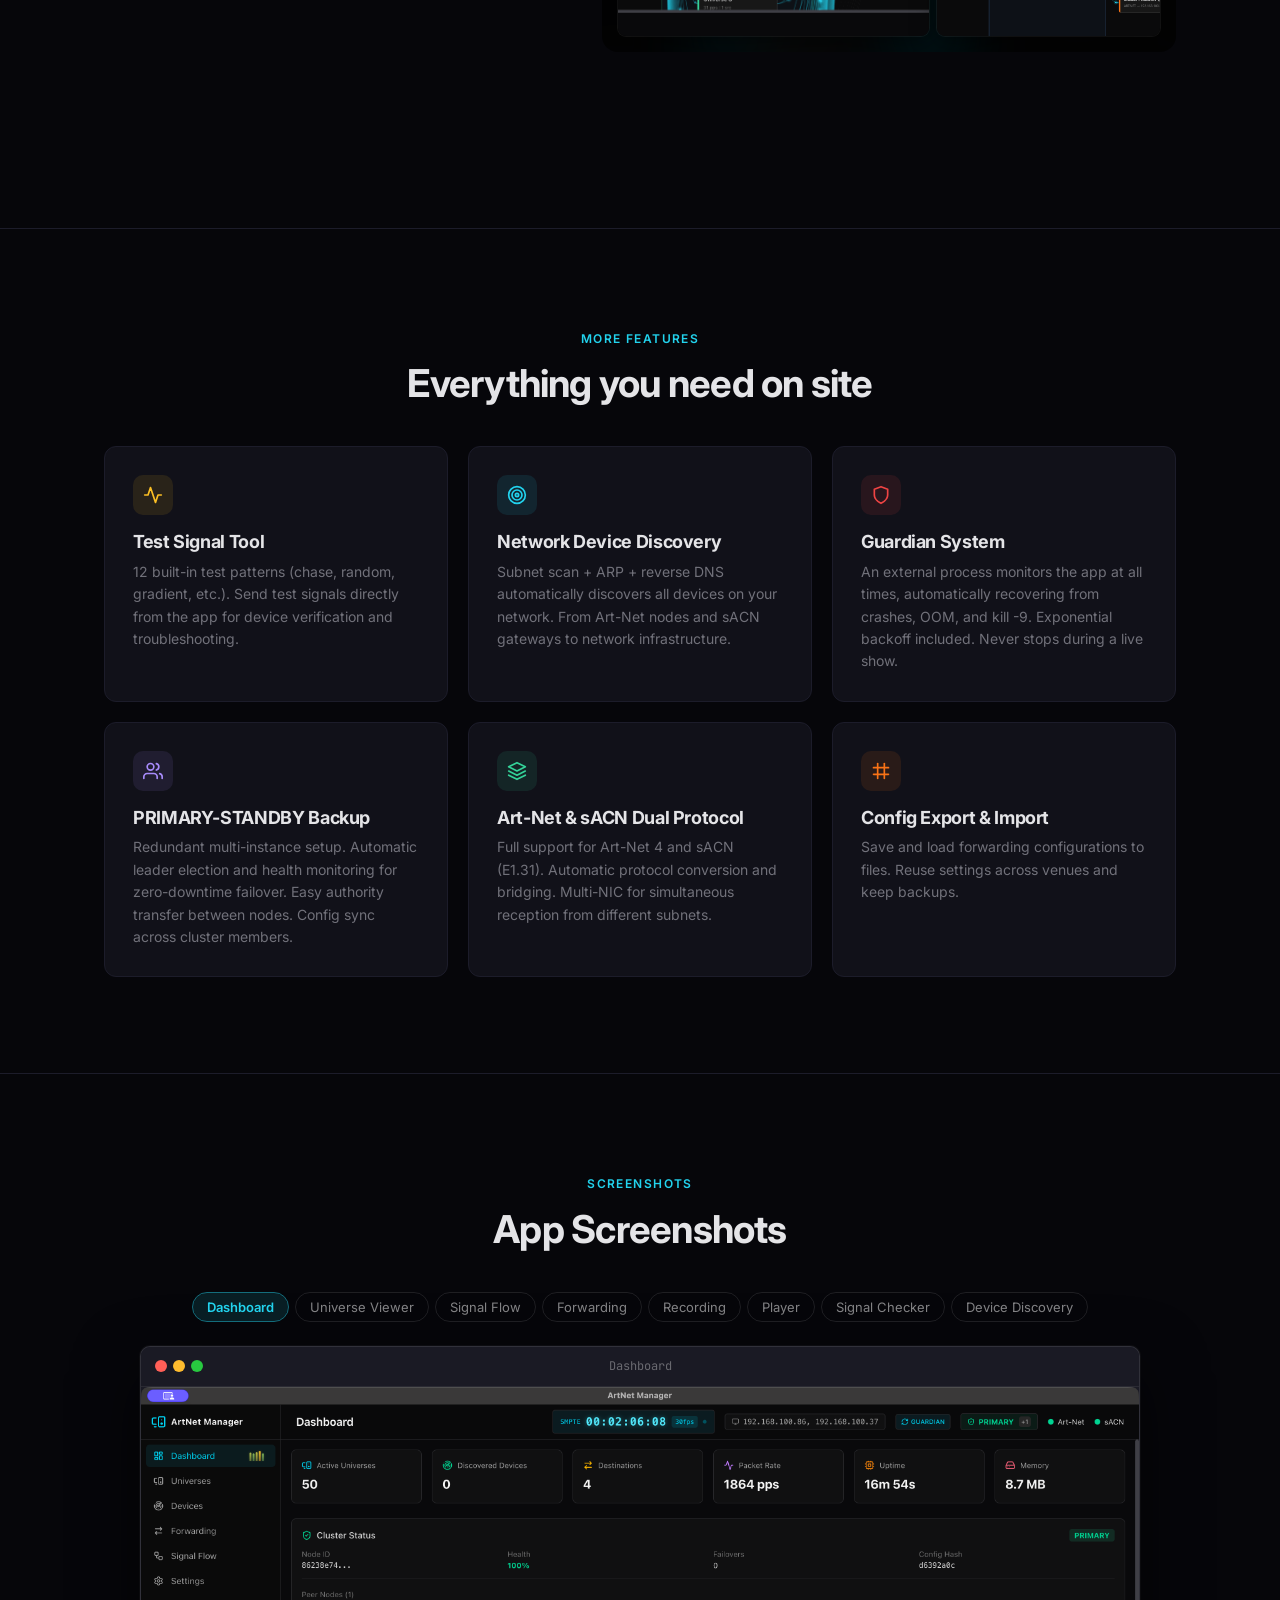
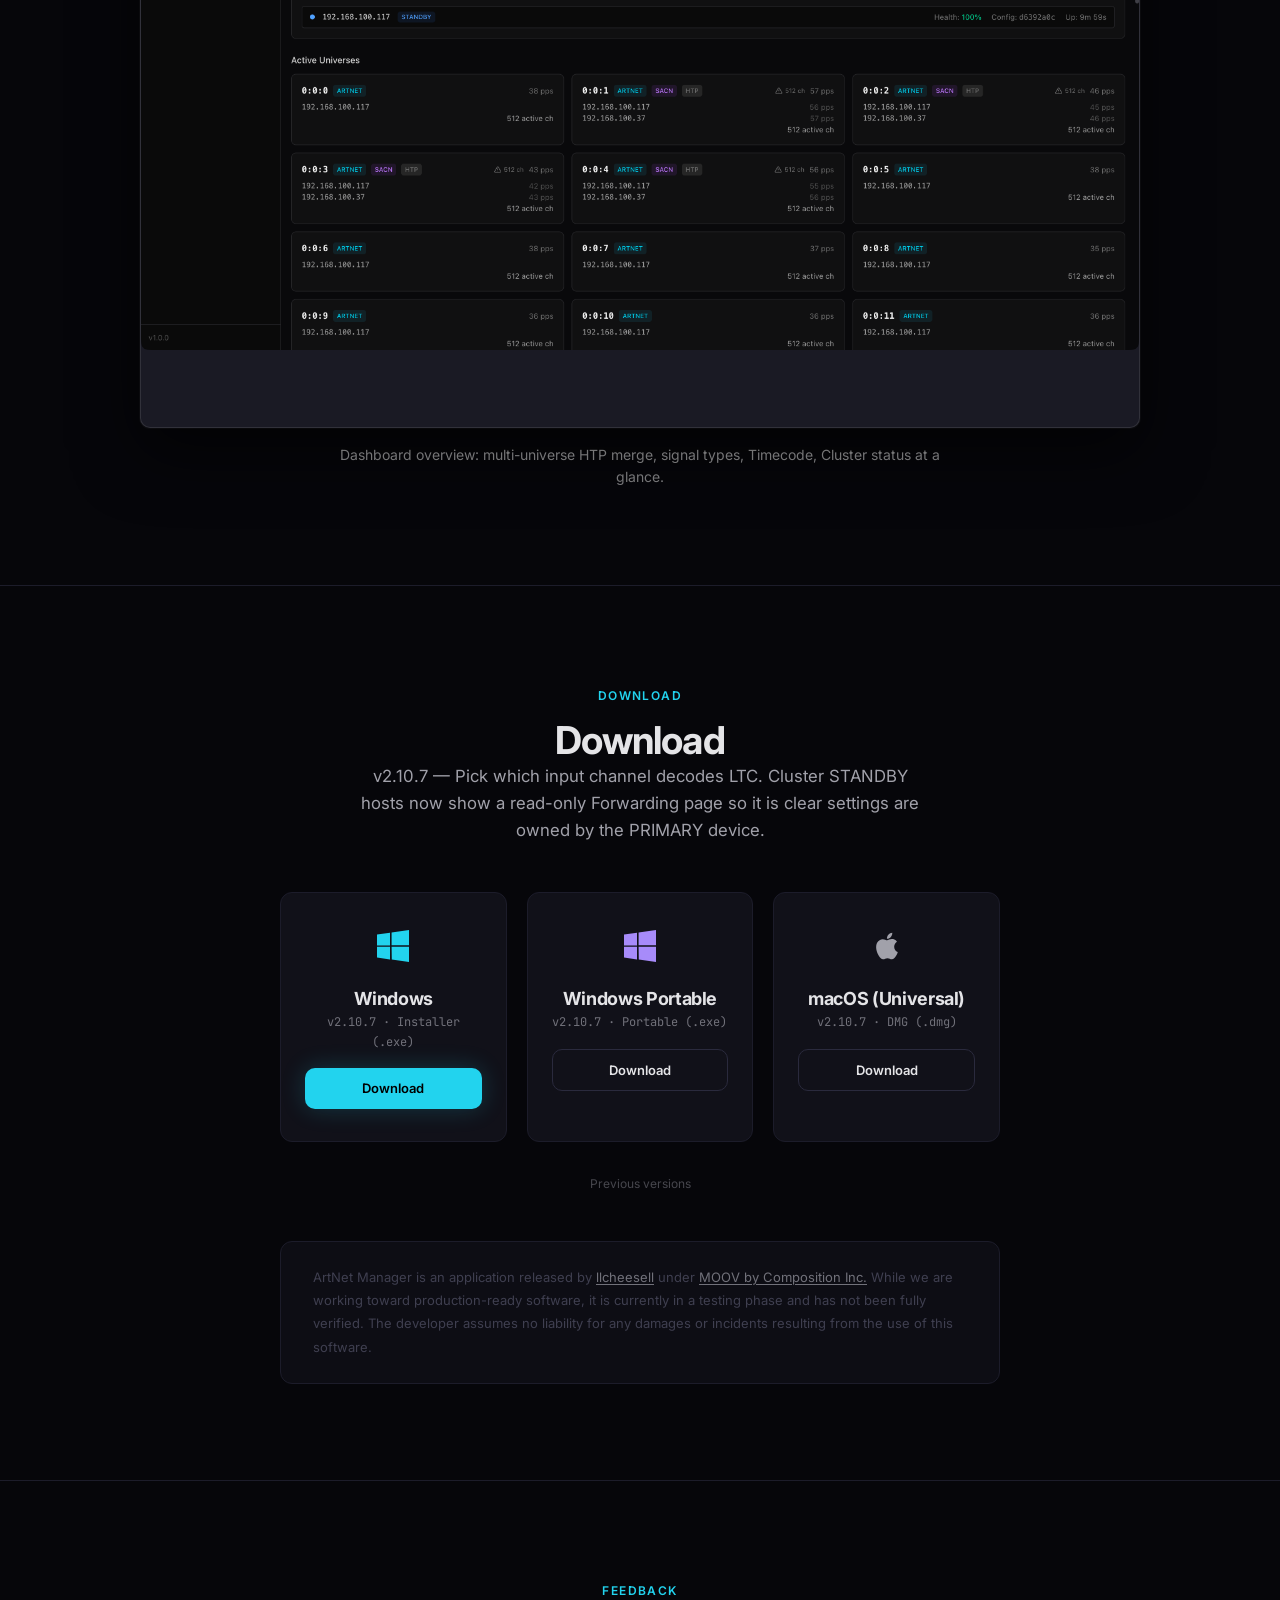
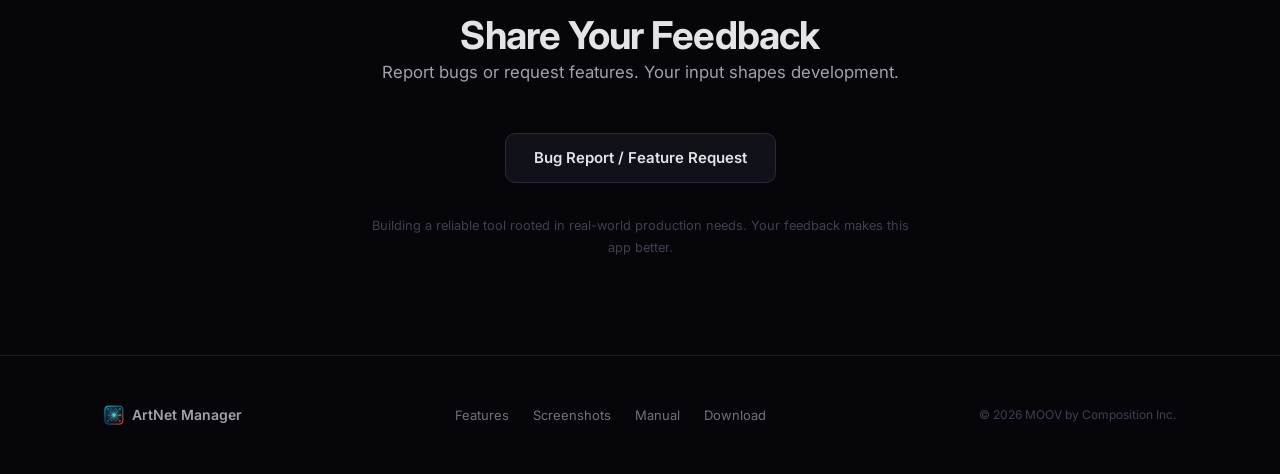
==== commit ac1bd384: "Landing page: bump to v2.10.7 + refresh download_desc copy - index.html: badge, hero CTA, Download s" ====
--- a/index.html
+++ b/index.html
@@ -67,13 +67,13 @@
       <span class="badge"><span class="dot"></span> Art-Net 4</span>
       <span class="badge"><span class="dot"></span> sACN (E1.31)</span>
       <span class="badge" data-i18n="badge_cross_platform">Cross-Platform</span>
-      <span class="badge">v2.10.5</span>
+      <span class="badge">v2.10.7</span>
     </div>
 
     <div class="hero-cta animate-in delay-3">
       <a href="#download" class="btn btn-primary">
         <svg width="18" height="18" viewBox="0 0 24 24" fill="none" stroke="currentColor" stroke-width="2" stroke-linecap="round" stroke-linejoin="round"><path d="M21 15v4a2 2 0 01-2 2H5a2 2 0 01-2-2v-4"/><polyline points="7 10 12 15 17 10"/><line x1="12" y1="15" x2="12" y2="3"/></svg>
-        <span data-i18n="hero_download_btn">Download v2.10.5</span>
+        <span data-i18n="hero_download_btn">Download v2.10.7</span>
       </a>
     </div>
   </div>
@@ -301,7 +301,7 @@
     <span class="section-label" data-i18n="download_label">Download</span>
     <h2 data-i18n="download_title">ダウンロード</h2>
     <p class="section-desc" data-i18n="download_desc">
-      v2.10.5 &mdash; タイムコード受信・転送、LTC Manager（新ウィンドウ）に対応。安定性も向上しました。
+      v2.10.7 &mdash; LTC入力のチャンネル選択に対応。Cluster STANDBY時はForwarding設定UIが読み取り専用になり、PRIMARYで上書きされる挙動が明示されます。
     </p>
 
     <div class="download-grid">
@@ -310,24 +310,24 @@
           <svg width="32" height="32" viewBox="0 0 24 24" fill="var(--cyan)"><path d="M0 3.449L9.75 2.1v9.451H0m10.949-9.602L24 0v11.4H10.949M0 12.6h9.75v9.451L0 20.699M10.949 12.6H24V24l-12.9-1.801"/></svg>
         </div>
         <h3 data-i18n="dl_win">Windows</h3>
-        <p class="version" data-i18n="dl_win_version">v2.10.5 &middot; Installer (.exe)</p>
-        <a href="https://github.com/llcheesell/artnetmanager-release/releases/download/v2.10.5/ArtNet.Manager.Setup.2.10.5.exe" class="btn btn-primary" data-i18n="dl_btn">Download</a>
+        <p class="version">v2.10.7 &middot; Installer (.exe)</p>
+        <a href="https://github.com/llcheesell/artnetmanager-release/releases/download/v2.10.7/ArtNet.Manager.Setup.2.10.7.exe" class="btn btn-primary" data-i18n="dl_btn">Download</a>
       </div>
       <div class="download-card">
         <div class="platform-icon">
           <svg width="32" height="32" viewBox="0 0 24 24" fill="var(--violet)"><path d="M0 3.449L9.75 2.1v9.451H0m10.949-9.602L24 0v11.4H10.949M0 12.6h9.75v9.451L0 20.699M10.949 12.6H24V24l-12.9-1.801"/></svg>
         </div>
         <h3 data-i18n="dl_win_portable">Windows Portable</h3>
-        <p class="version" data-i18n="dl_win_portable_version">v2.10.5 &middot; Portable (.exe)</p>
-        <a href="https://github.com/llcheesell/artnetmanager-release/releases/download/v2.10.5/ArtNet.Manager.2.10.5.exe" class="btn btn-secondary" data-i18n="dl_btn">Download</a>
+        <p class="version">v2.10.7 &middot; Portable (.exe)</p>
+        <a href="https://github.com/llcheesell/artnetmanager-release/releases/download/v2.10.7/ArtNet.Manager.2.10.7.exe" class="btn btn-secondary" data-i18n="dl_btn">Download</a>
       </div>
       <div class="download-card mac-download-card">
         <div class="platform-icon">
           <svg width="32" height="32" viewBox="0 0 24 24" fill="var(--text-secondary)"><path d="M18.71 19.5c-.83 1.24-1.71 2.45-3.05 2.47-1.34.03-1.77-.79-3.29-.79-1.53 0-2 .77-3.27.82-1.31.05-2.3-1.32-3.14-2.53C4.25 17 2.94 12.45 4.7 9.39c.87-1.52 2.43-2.48 4.12-2.51 1.28-.02 2.5.87 3.29.87.78 0 2.26-1.07 3.8-.91.65.03 2.47.26 3.64 1.98-.09.06-2.17 1.28-2.15 3.81.03 3.02 2.65 4.03 2.68 4.04-.03.07-.42 1.44-1.38 2.83M13 3.5c.73-.83 1.94-1.46 2.94-1.5.13 1.17-.34 2.35-1.04 3.19-.69.85-1.83 1.51-2.95 1.42-.15-1.15.41-2.35 1.05-3.11z"/></svg>
         </div>
         <h3 data-i18n="dl_mac">macOS (Universal)</h3>
-        <p class="version" data-i18n="dl_mac_version">v2.10.5 &middot; DMG (.dmg)</p>
-        <a href="https://github.com/llcheesell/artnetmanager-release/releases/download/v2.10.5/ArtNet.Manager-2.10.5-universal.dmg" class="btn btn-secondary" data-i18n="dl_btn">Download</a>
+        <p class="version">v2.10.7 &middot; DMG (.dmg)</p>
+        <a href="https://github.com/llcheesell/artnetmanager-release/releases/download/v2.10.7/ArtNet.Manager-2.10.7-universal.dmg" class="btn btn-secondary" data-i18n="dl_btn">Download</a>
       </div>
     </div>
 
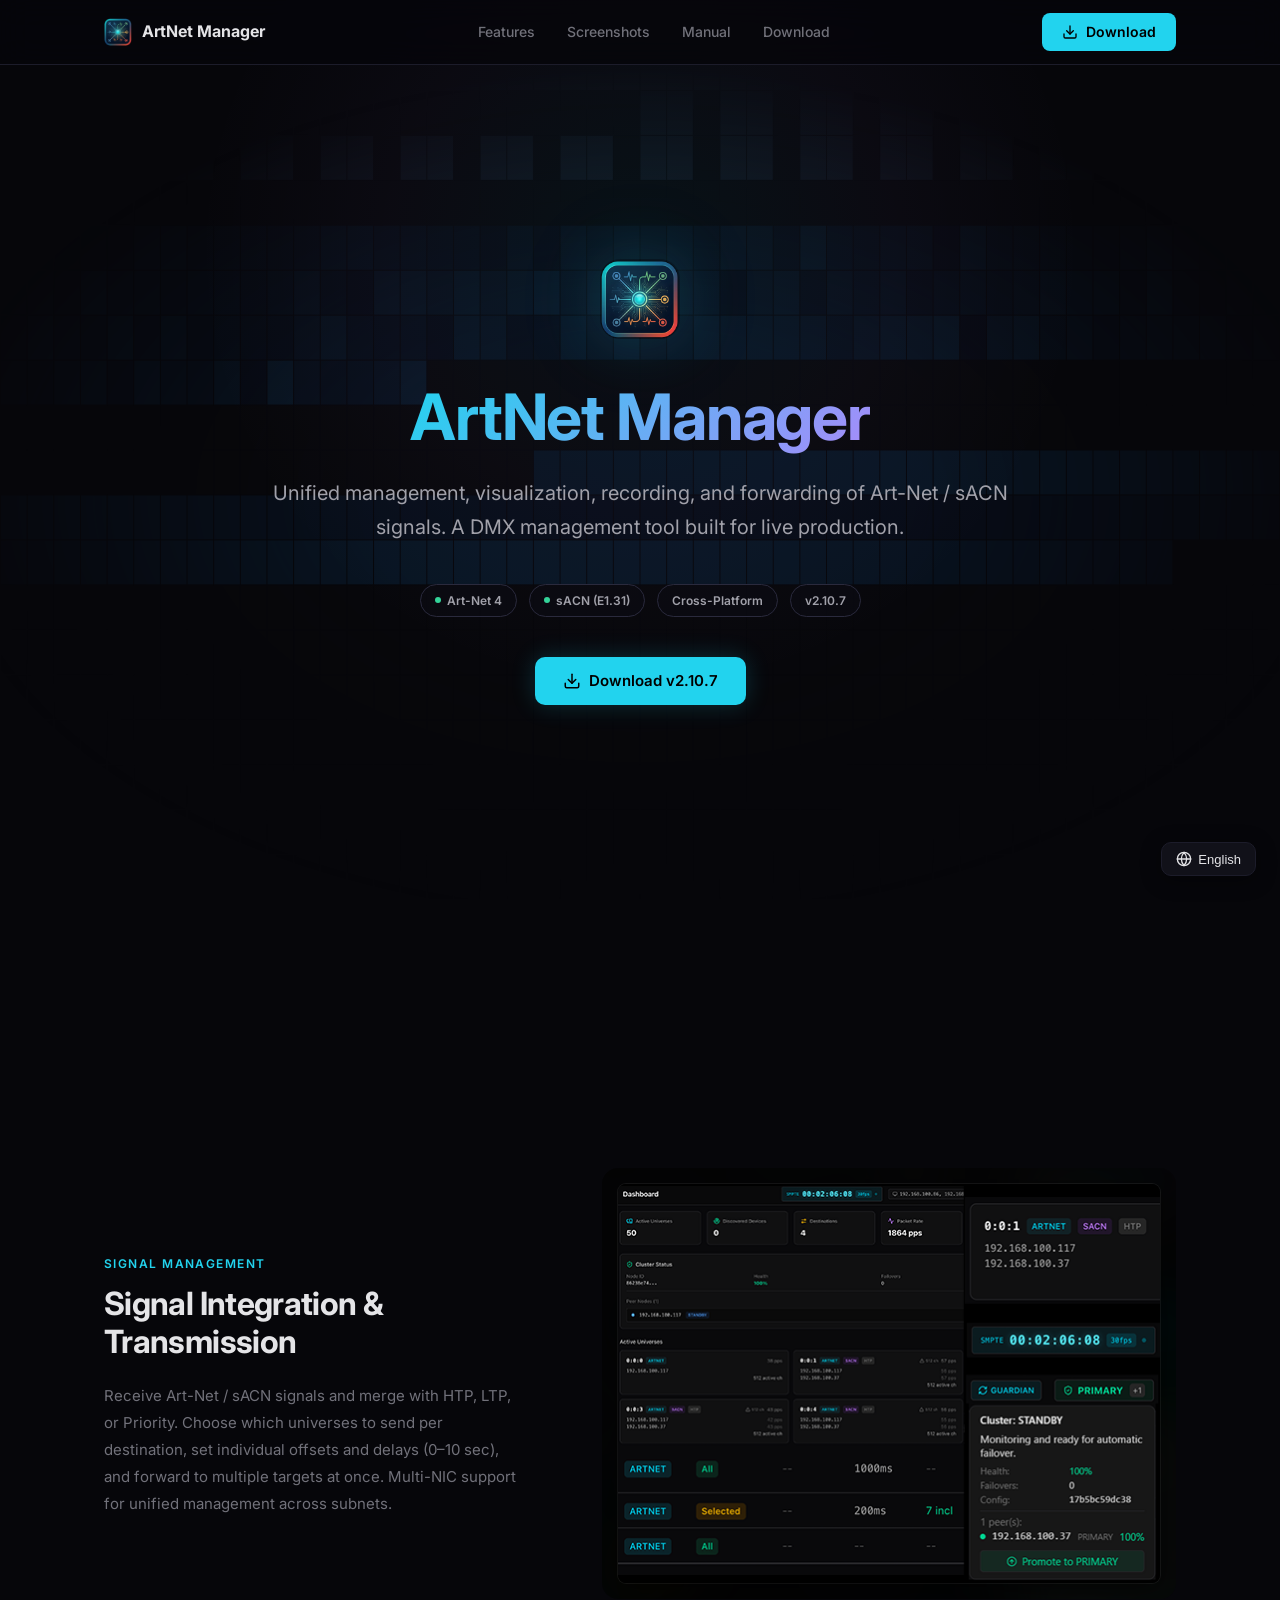
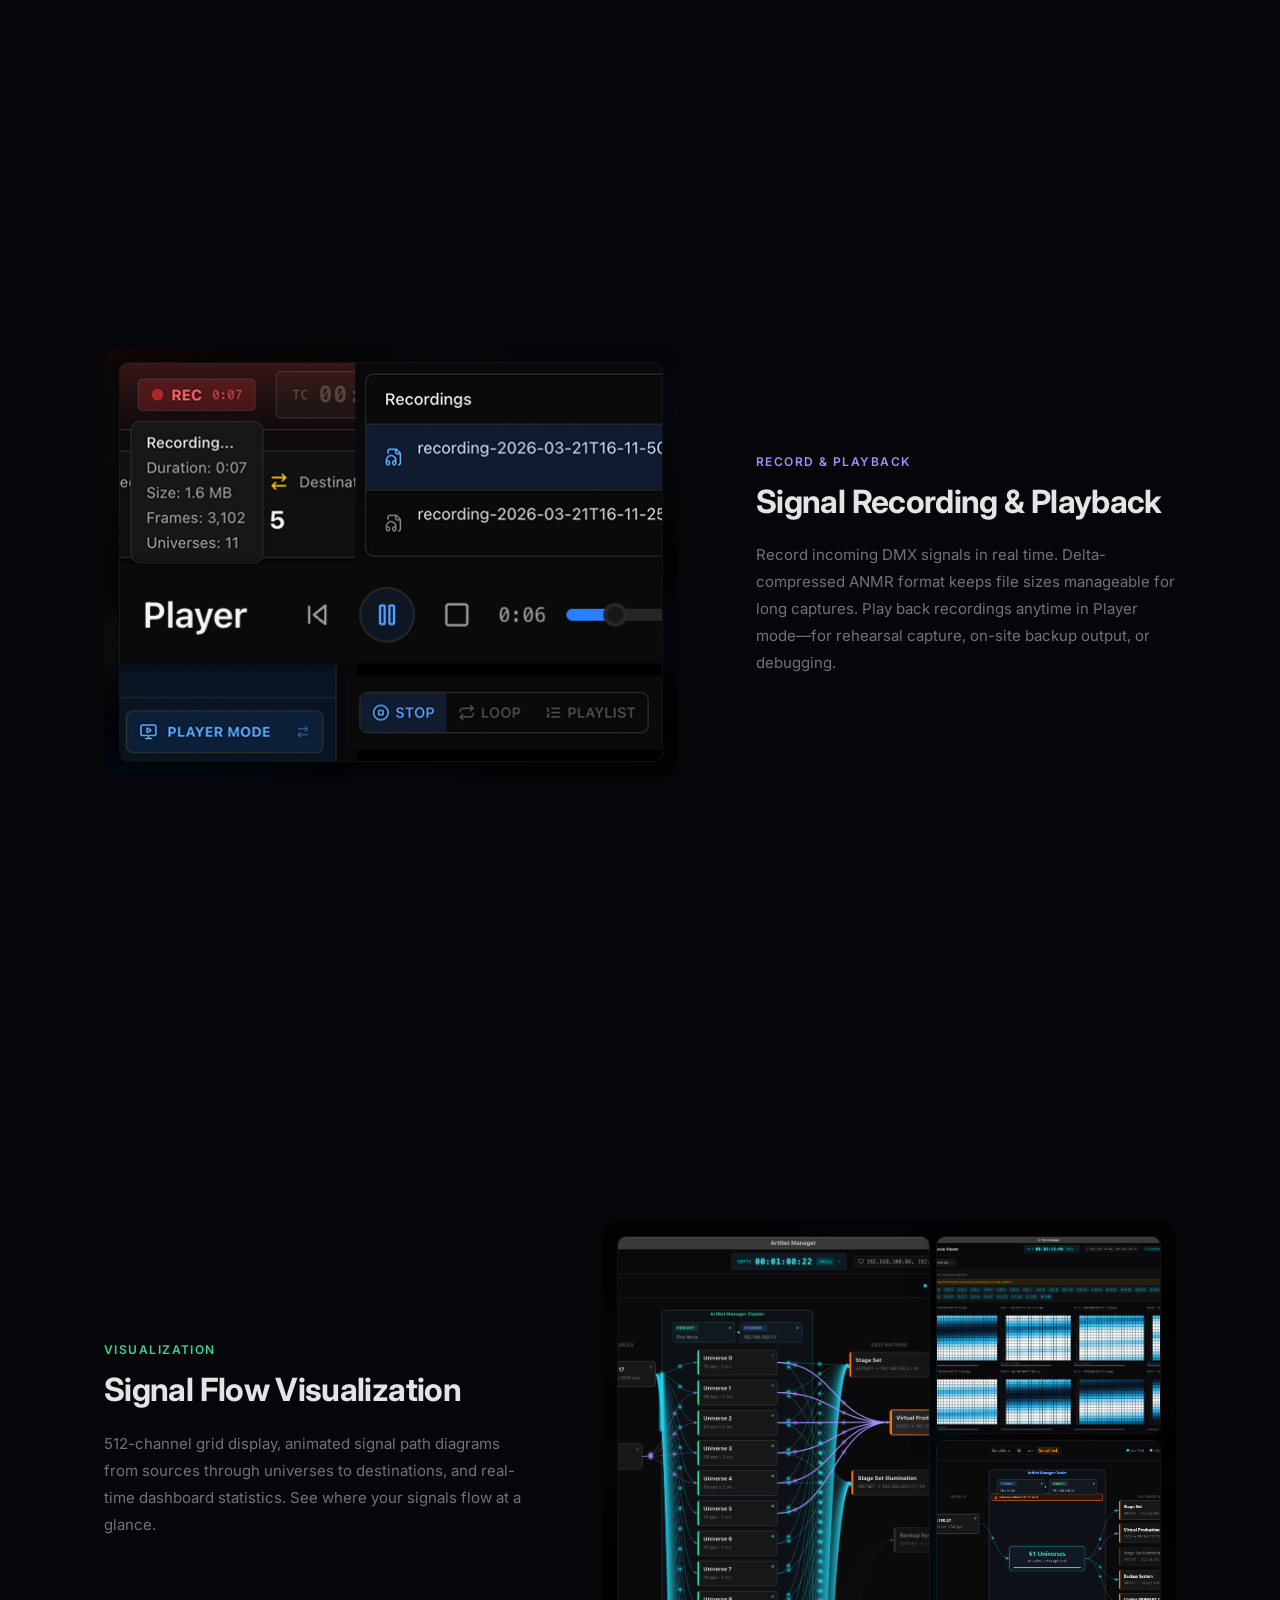
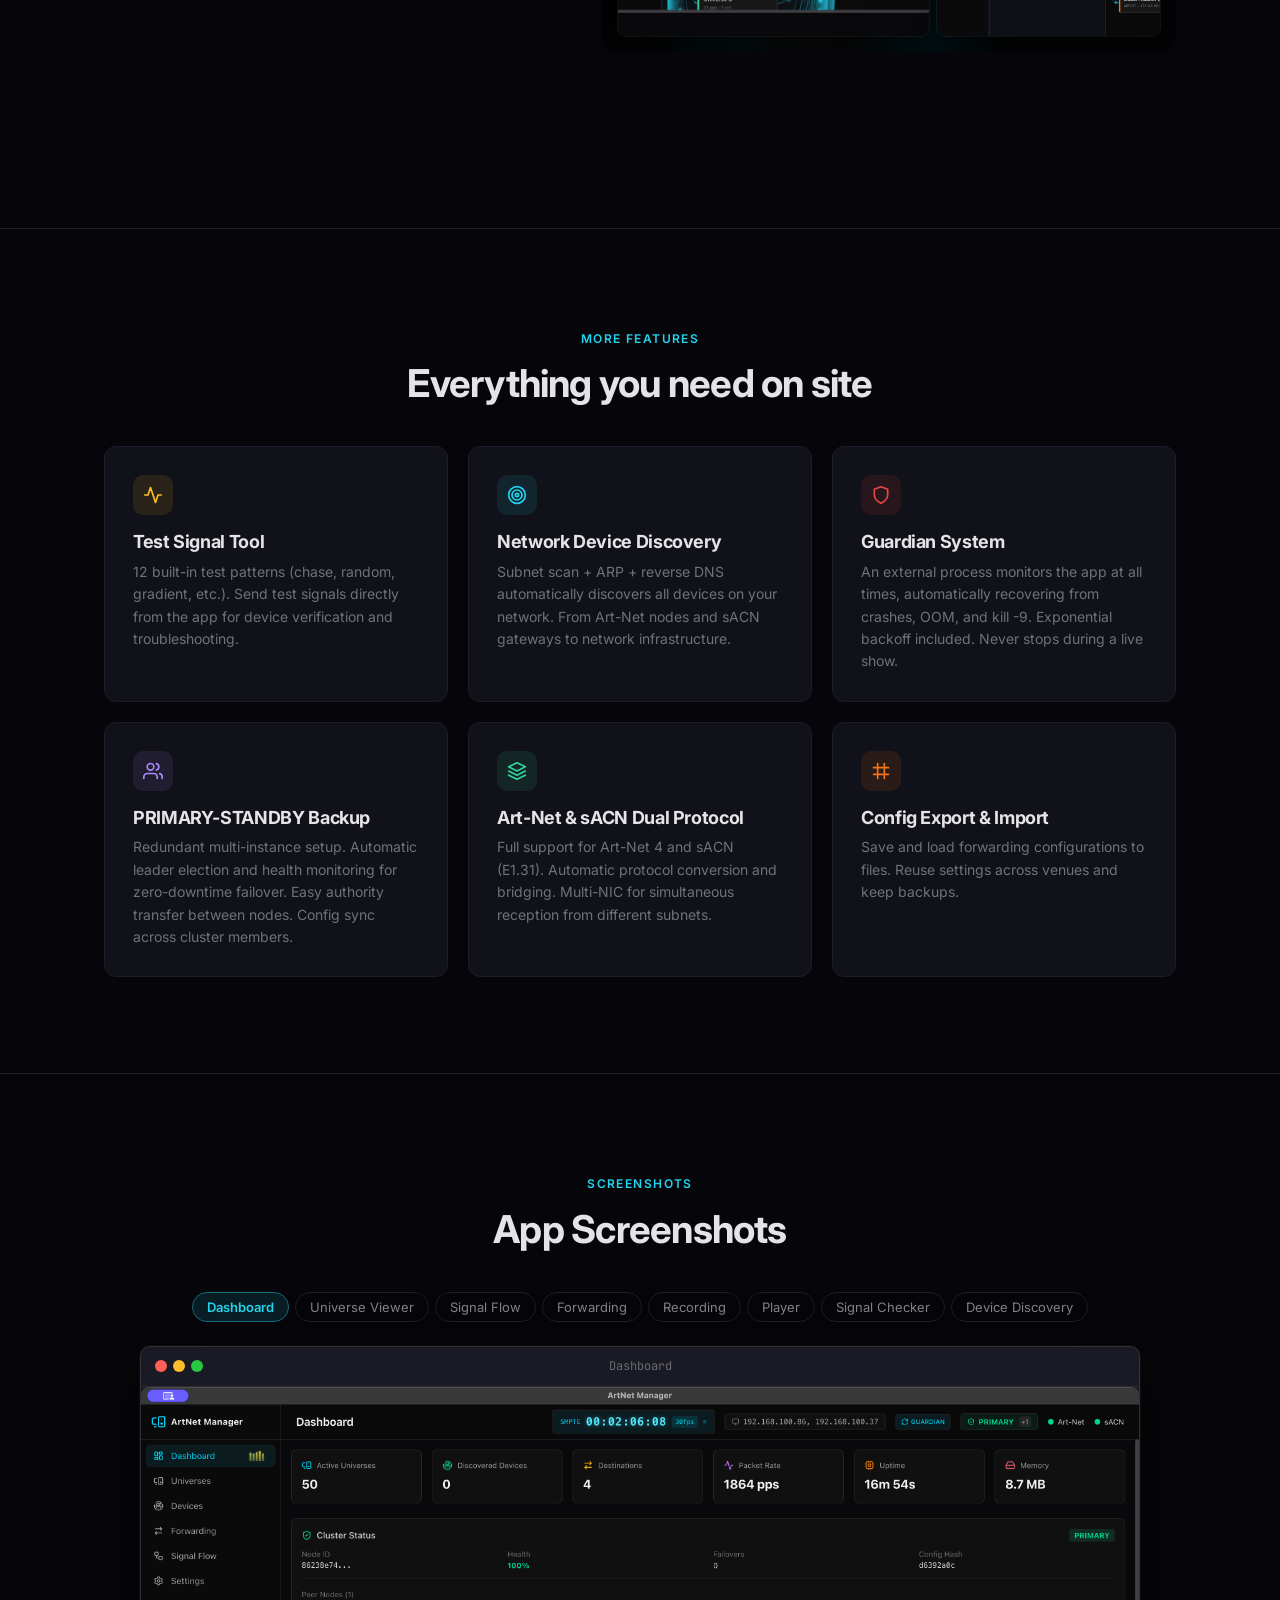
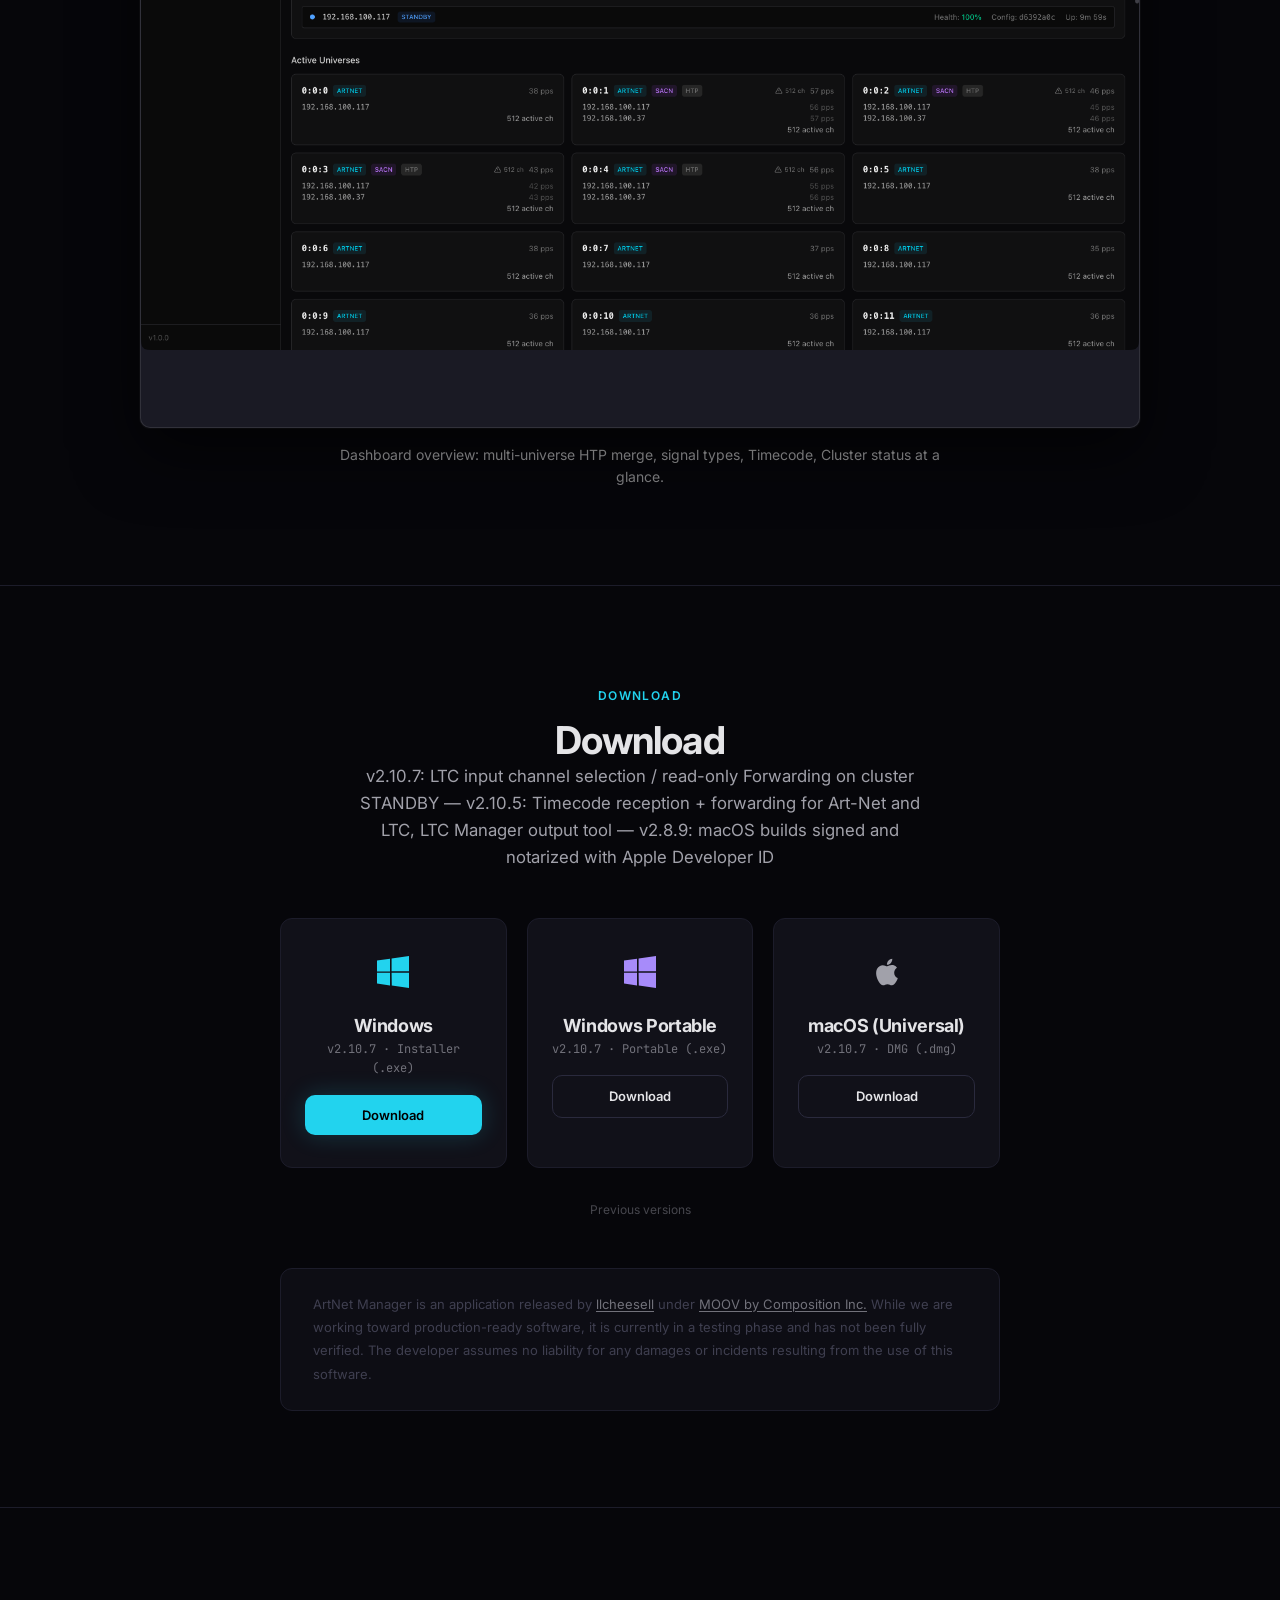
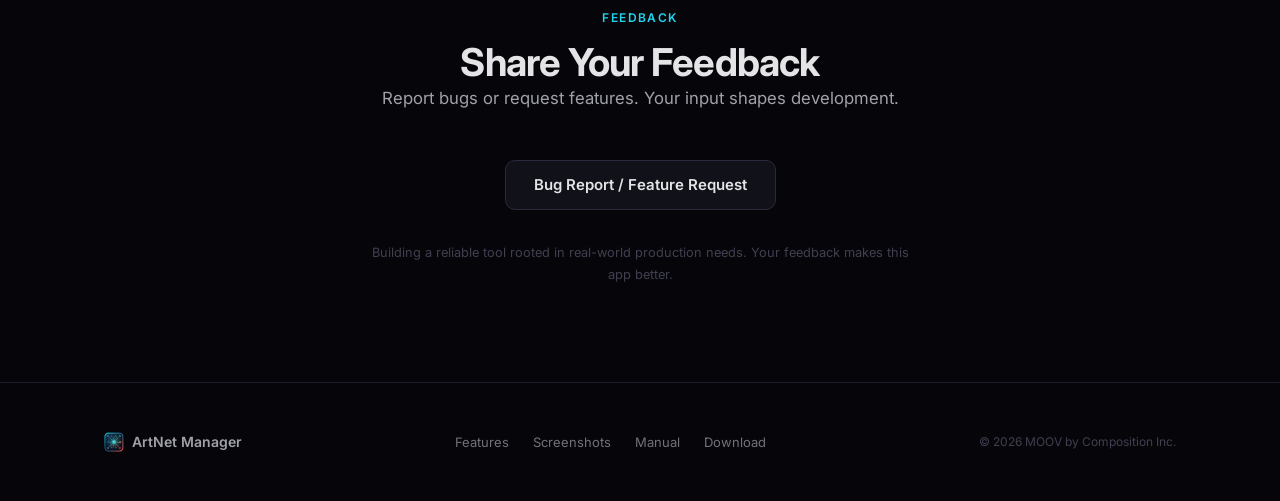
==== commit b45353fa: "Landing page: download_desc now summarises the last 3 releases Per user feedback: the per-platform D" ====
--- a/index.html
+++ b/index.html
@@ -301,7 +301,7 @@
     <span class="section-label" data-i18n="download_label">Download</span>
     <h2 data-i18n="download_title">ダウンロード</h2>
     <p class="section-desc" data-i18n="download_desc">
-      v2.10.7 &mdash; LTC入力のチャンネル選択に対応。Cluster STANDBY時はForwarding設定UIが読み取り専用になり、PRIMARYで上書きされる挙動が明示されます。
+      v2.10.7: LTC入力チャンネル選択 / Cluster STANDBYのForwarding設定保護 &mdash; v2.10.5: Art-Net + LTC両方のTimecode受信・転送、LTC Manager出力ツール &mdash; v2.8.9: macOS版を Apple Developer ID で署名・公証
     </p>
 
     <div class="download-grid">
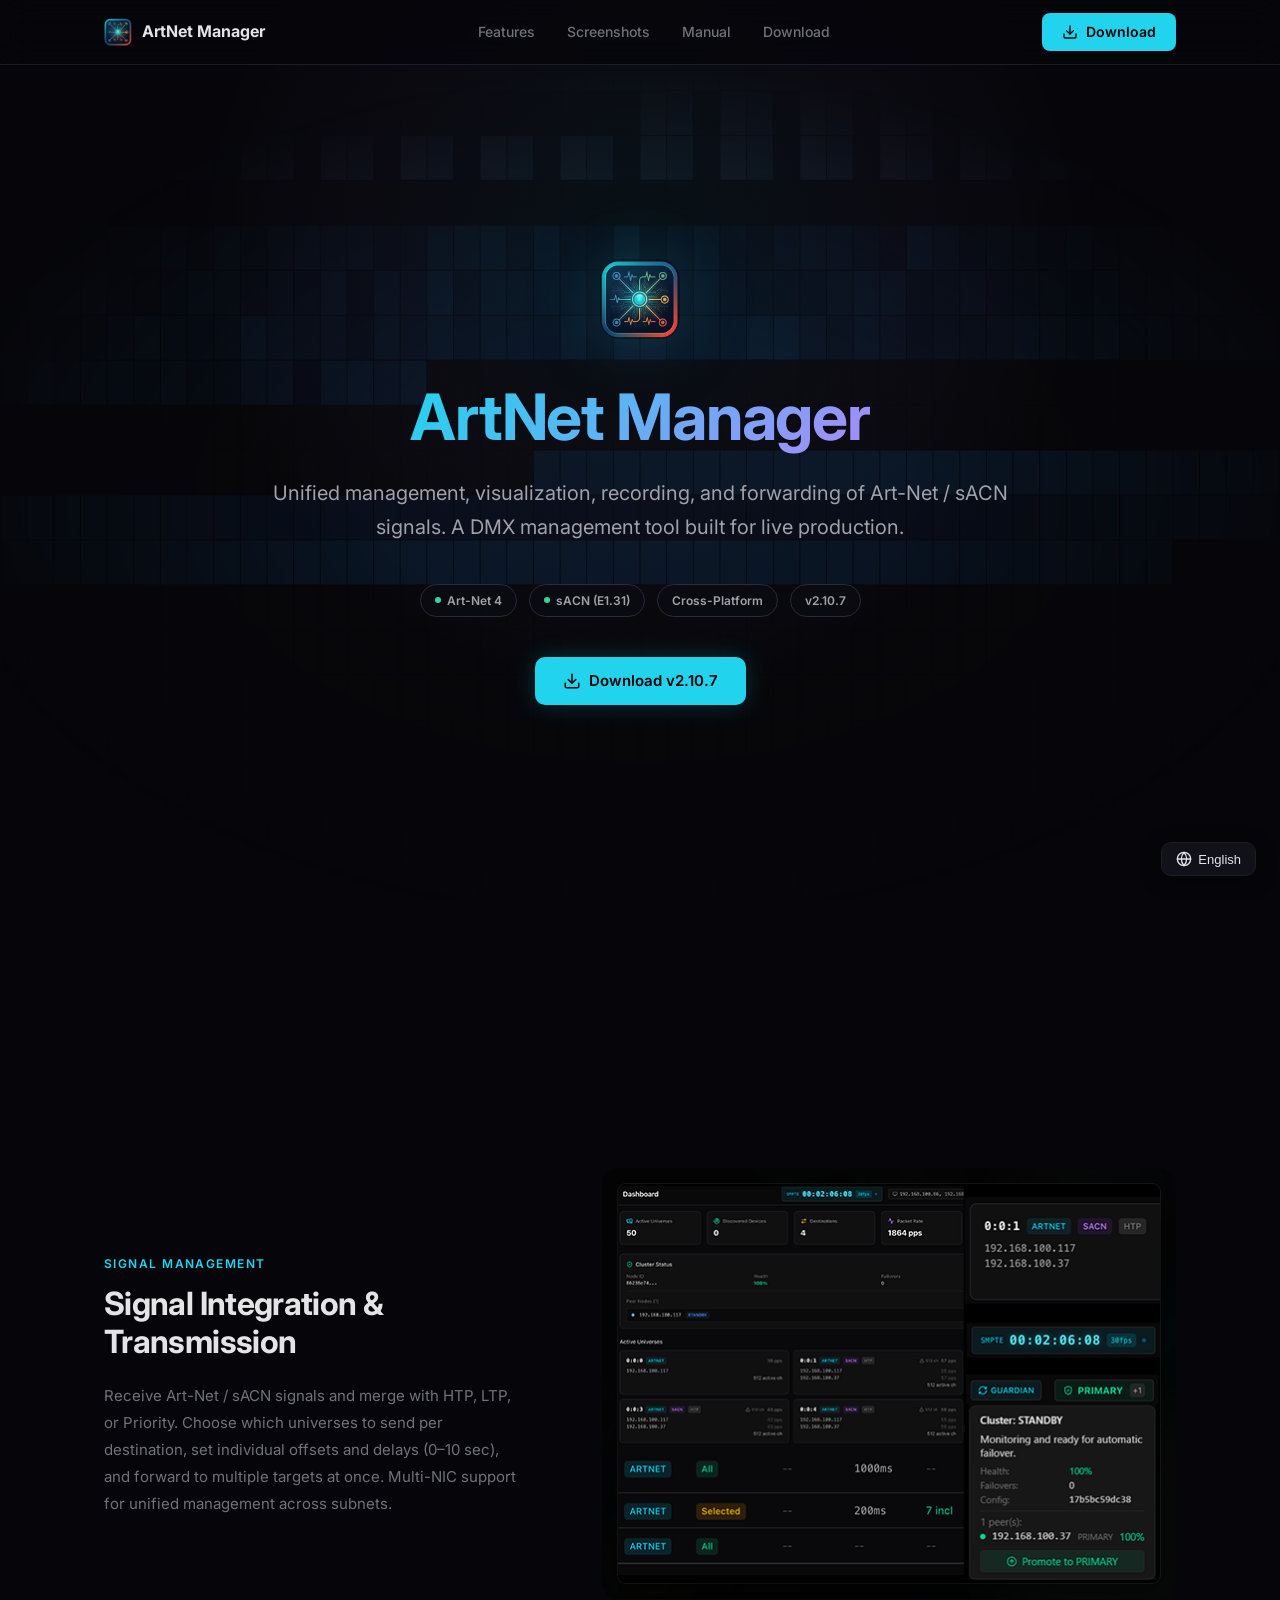
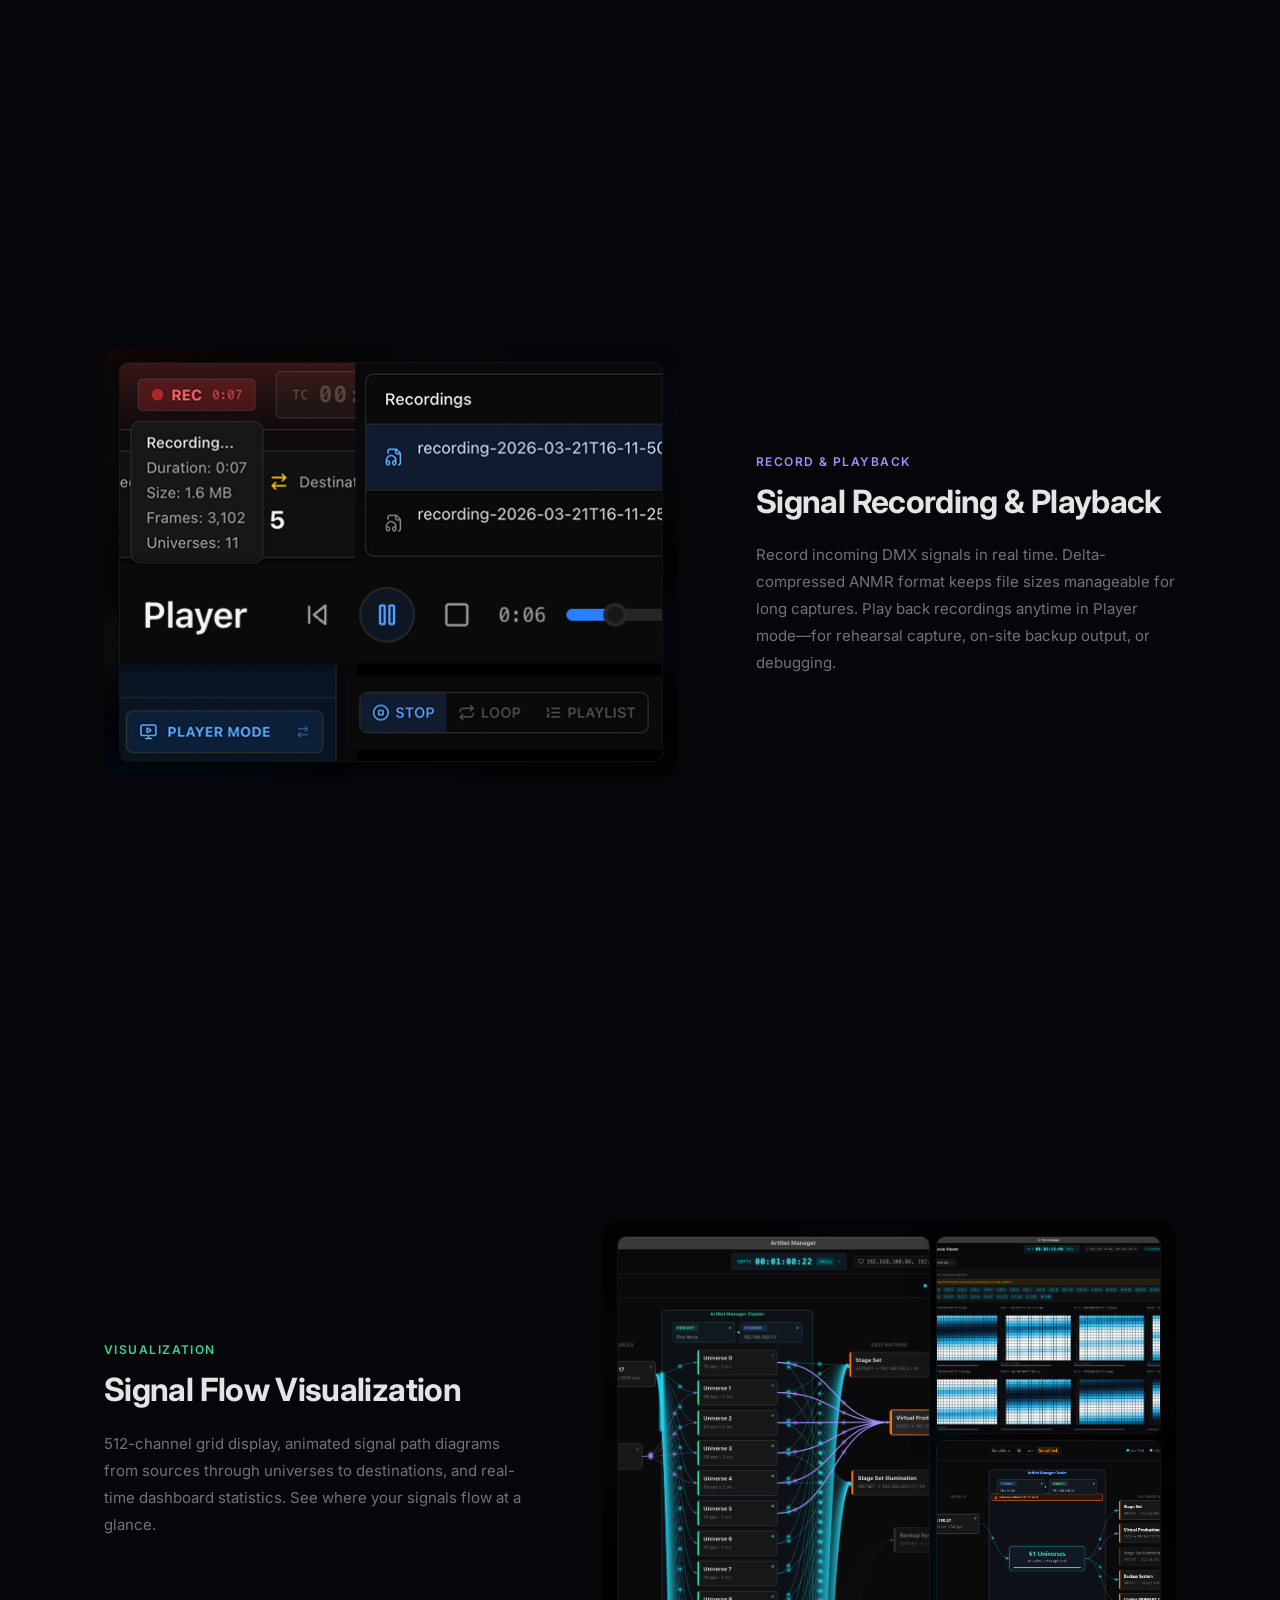
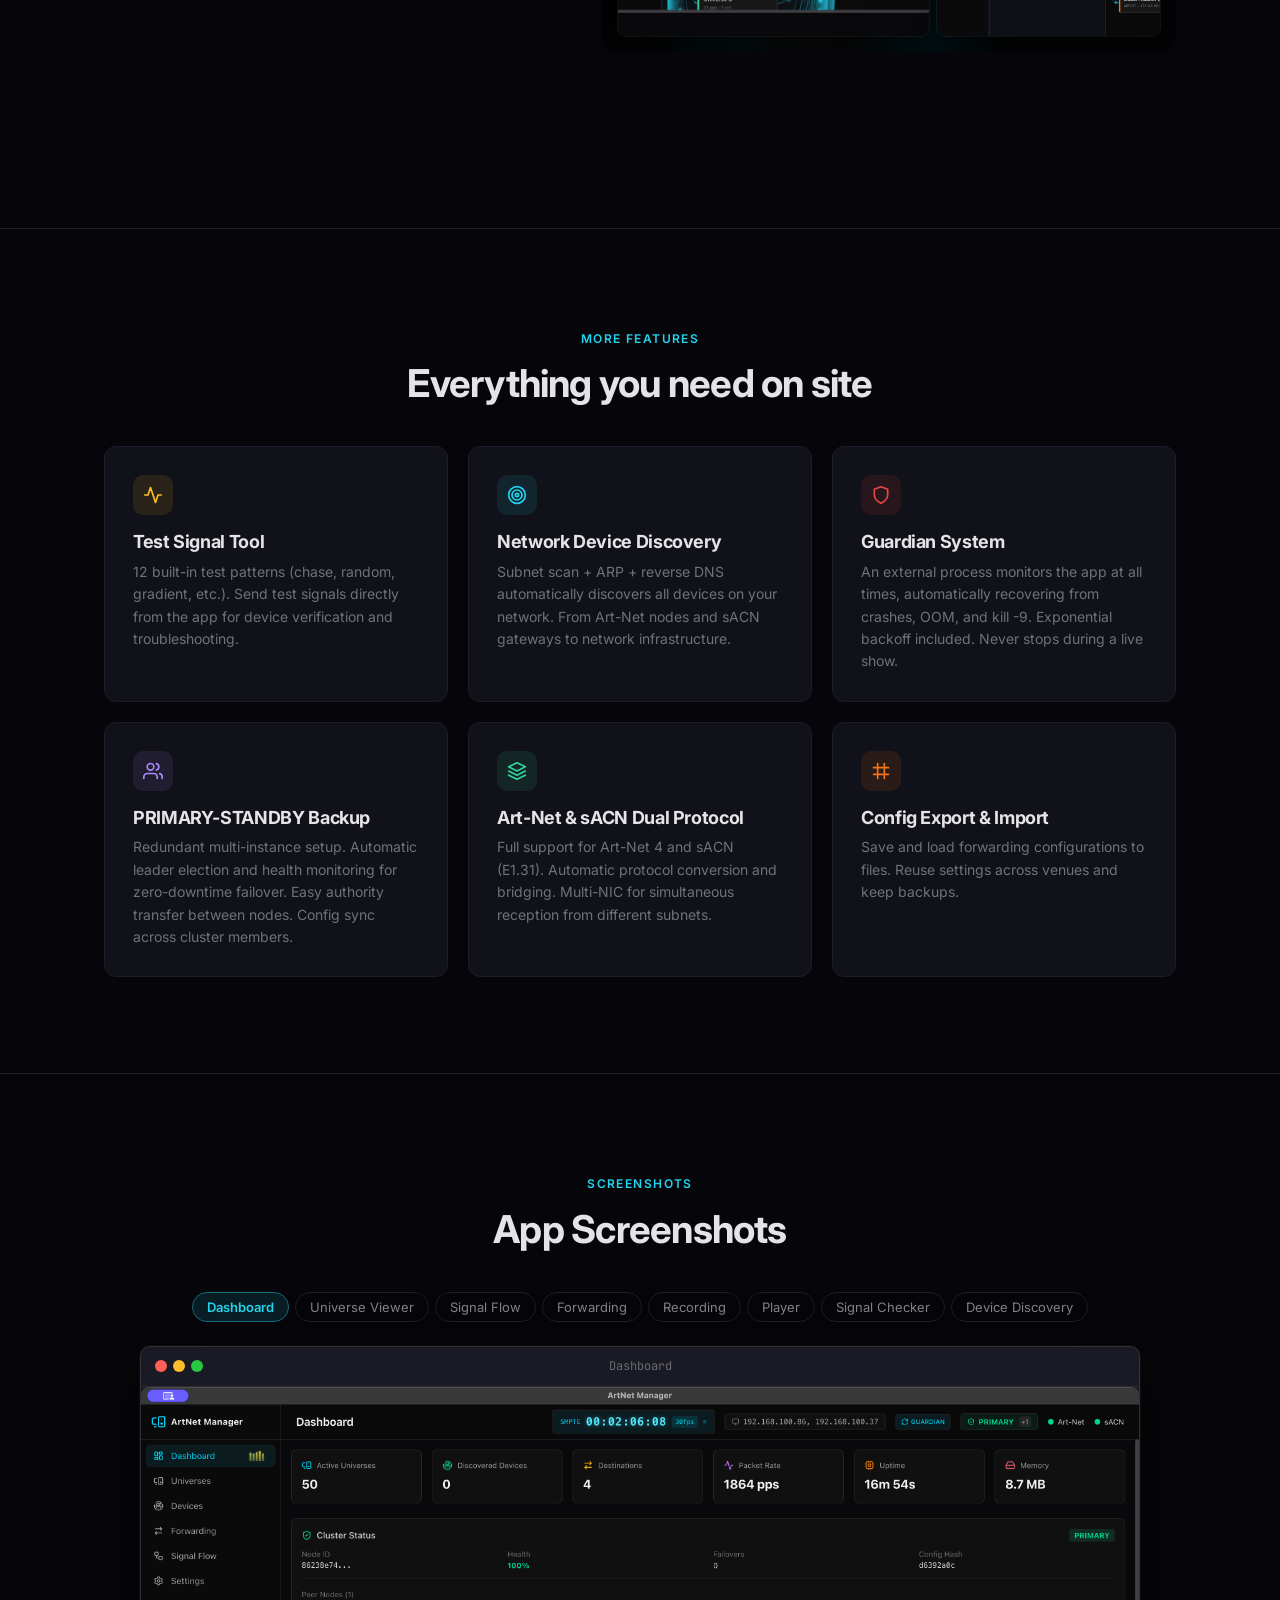
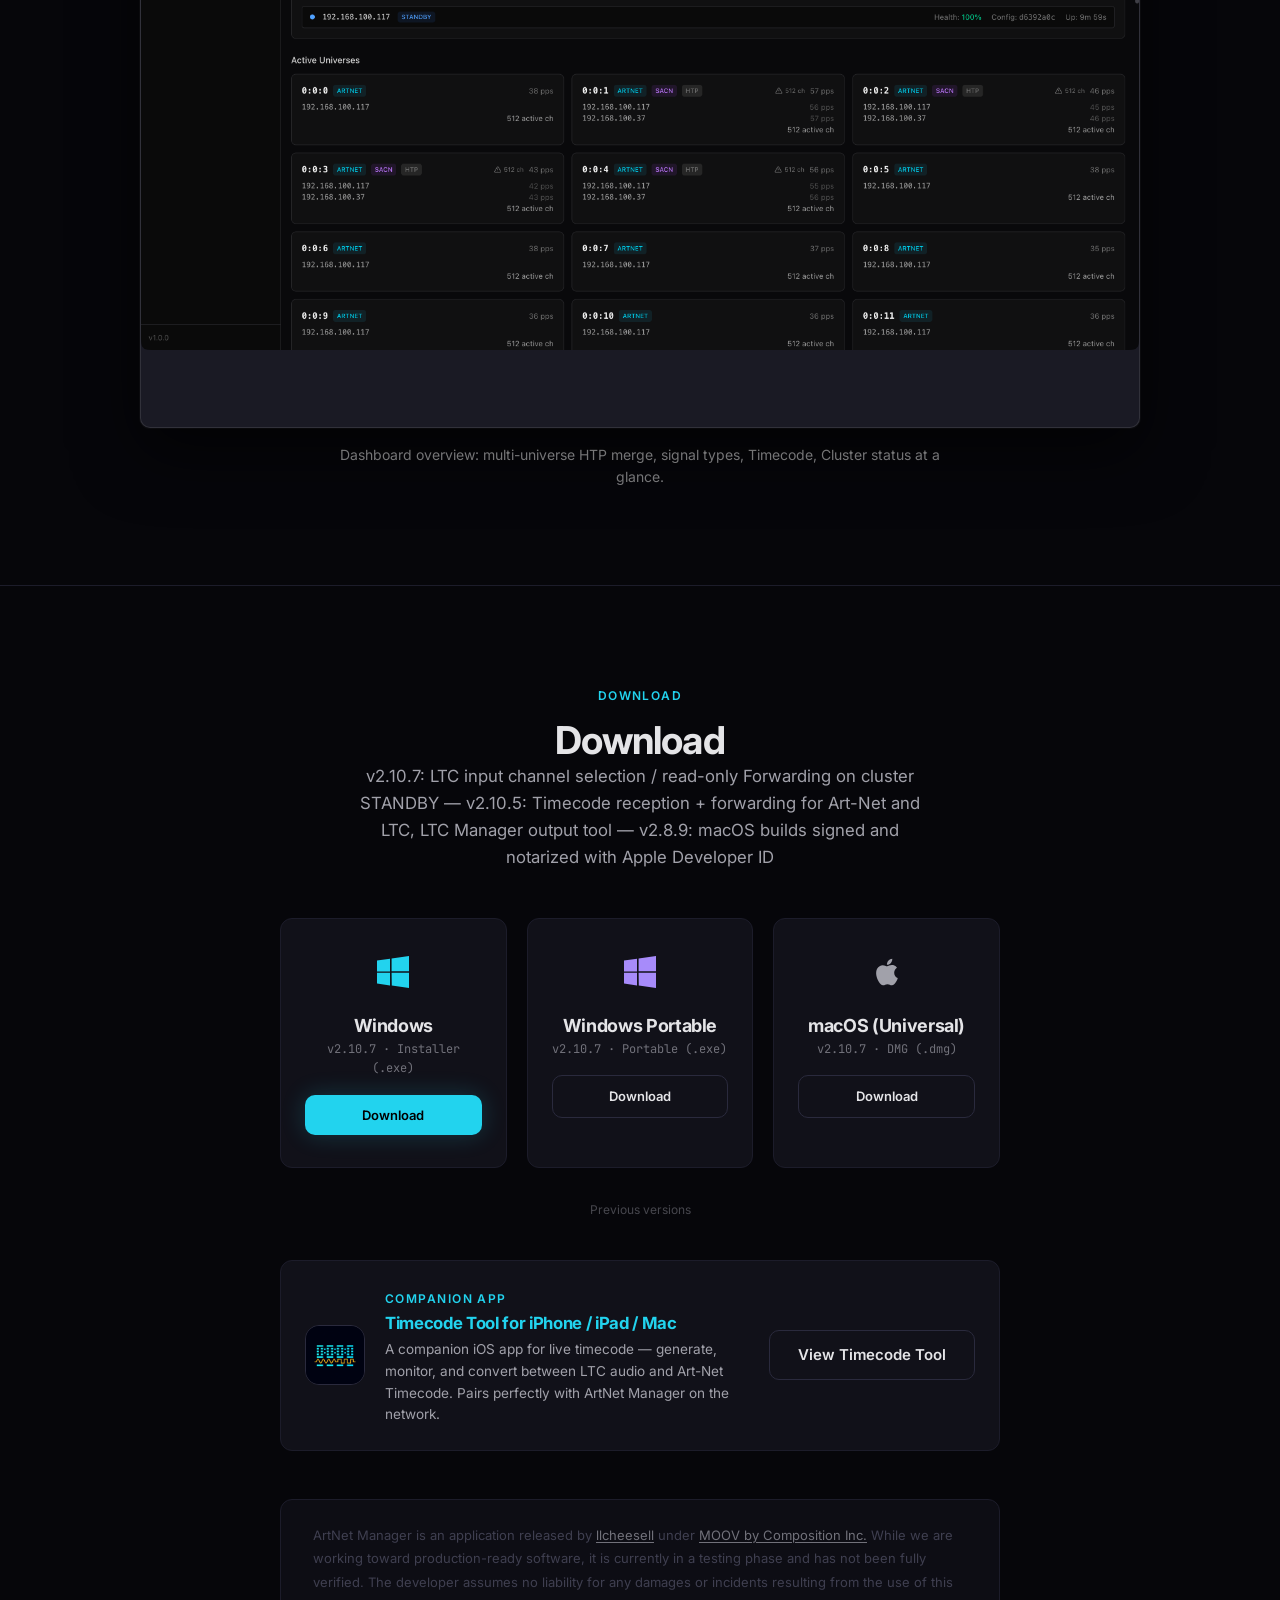
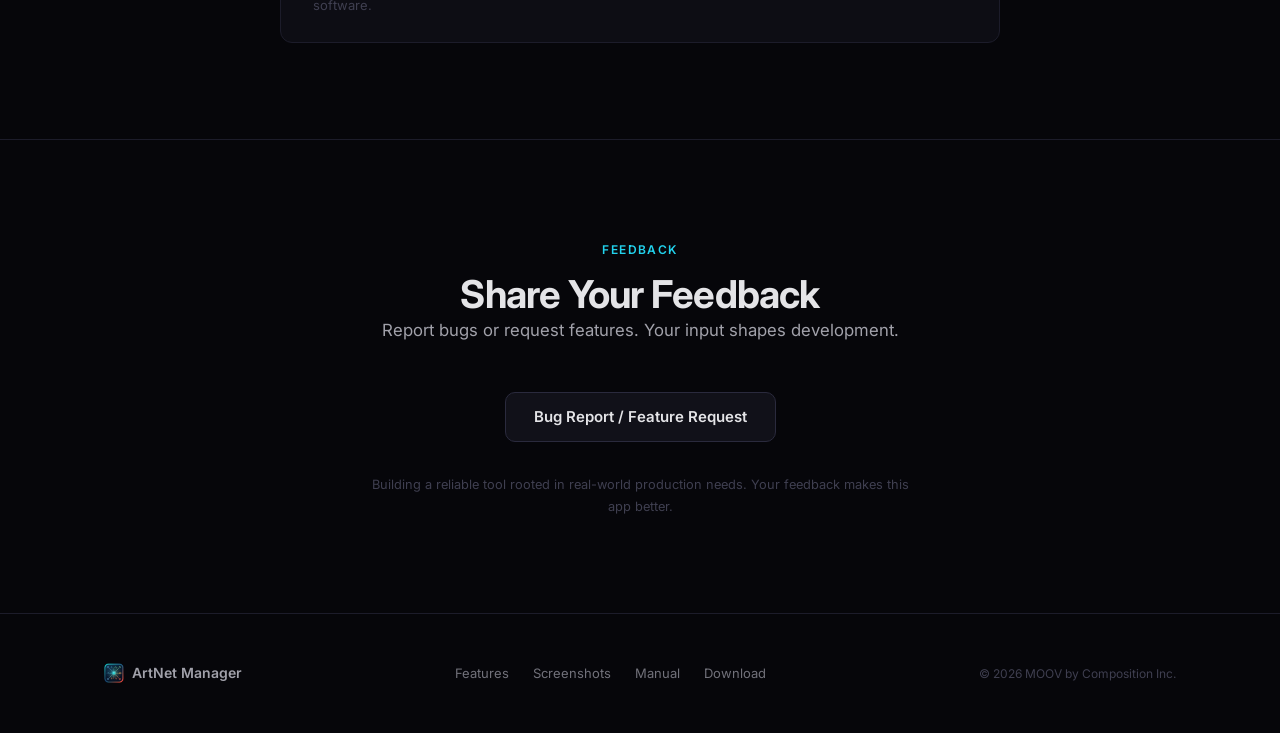
==== commit c3ca598f: "Landing page: add Timecode Tool iOS companion callout Adds a companion-app card under the Download s" ====
--- a/index.html
+++ b/index.html
@@ -333,6 +333,16 @@
 
     <p class="past-versions"><a href="https://github.com/llcheesell/artnetmanager-release/releases" target="_blank" rel="noopener" data-i18n="past_versions">過去のバージョンはこちら</a></p>
 
+    <a class="companion" href="https://apps.llcheesell.com/TimecodeTool" target="_blank" rel="noopener">
+      <div class="companion-icon"><img src="images/timecodetool.png" alt="Timecode Tool icon"></div>
+      <div class="companion-body">
+        <span class="section-label" data-i18n="companion_label">Companion App</span>
+        <h3 data-i18n="companion_title">Timecode Tool（iPhone / iPad / Mac）</h3>
+        <p data-i18n="companion_desc">ライブのタイムコード用 iOS コンパニオンアプリ。LTC音声とArt-Netタイムコードを生成・監視・相互変換。ネットワーク上で ArtNet Manager と好相性。</p>
+      </div>
+      <span class="btn btn-secondary companion-btn" data-i18n="companion_btn">Timecode Tool を見る</span>
+    </a>
+
     <div class="download-disclaimer">
       <p data-i18n-html="disclaimer_p1">
         ArtNet Manager は <a href="https://moov-stud.io" target="_blank" rel="noopener">MOOV by Composition Inc.</a> のもと、<a href="https://github.com/llcheesell" target="_blank" rel="noopener">llcheesell</a> がリリースしたアプリケーションです。
--- a/css/style.css
+++ b/css/style.css
@@ -895,6 +895,34 @@
   padding: 0.625rem 1rem; font-size: 0.8125rem;
 }
 
+/* Companion app callout (Timecode Tool iOS) */
+.companion {
+  display: flex; align-items: center; gap: 1.25rem;
+  max-width: 720px; margin: 2.5rem auto 0;
+  padding: 1.5rem; text-align: left;
+  border-radius: var(--radius); border: 1px solid var(--border);
+  background: var(--card); transition: all .25s;
+}
+.companion:hover {
+  border-color: var(--cyan); background: var(--card-hover);
+  transform: translateY(-2px);
+}
+.companion-icon {
+  flex: 0 0 auto; width: 60px; height: 60px;
+  border-radius: 14px; overflow: hidden; border: 1px solid var(--border-light);
+}
+.companion-icon img { width: 100%; height: 100%; object-fit: cover; display: block; }
+.companion-body { flex: 1; min-width: 0; }
+.companion-body .section-label { display: inline-block; margin-bottom: .35rem; }
+.companion-body h3 { margin-bottom: .35rem; font-size: 1.05rem; }
+.companion-body p { font-size: .85rem; color: var(--text-secondary); line-height: 1.6; }
+.companion-btn { flex: 0 0 auto; align-self: center; white-space: nowrap; }
+@media (max-width: 600px) {
+  .companion { flex-direction: column; text-align: center; align-items: stretch; }
+  .companion-icon { align-self: center; }
+  .companion-btn { width: 100%; justify-content: center; }
+}
+
 .download-disclaimer {
   margin-top: 3rem; padding: 1.5rem 2rem;
   border-radius: var(--radius); border: 1px solid var(--border);
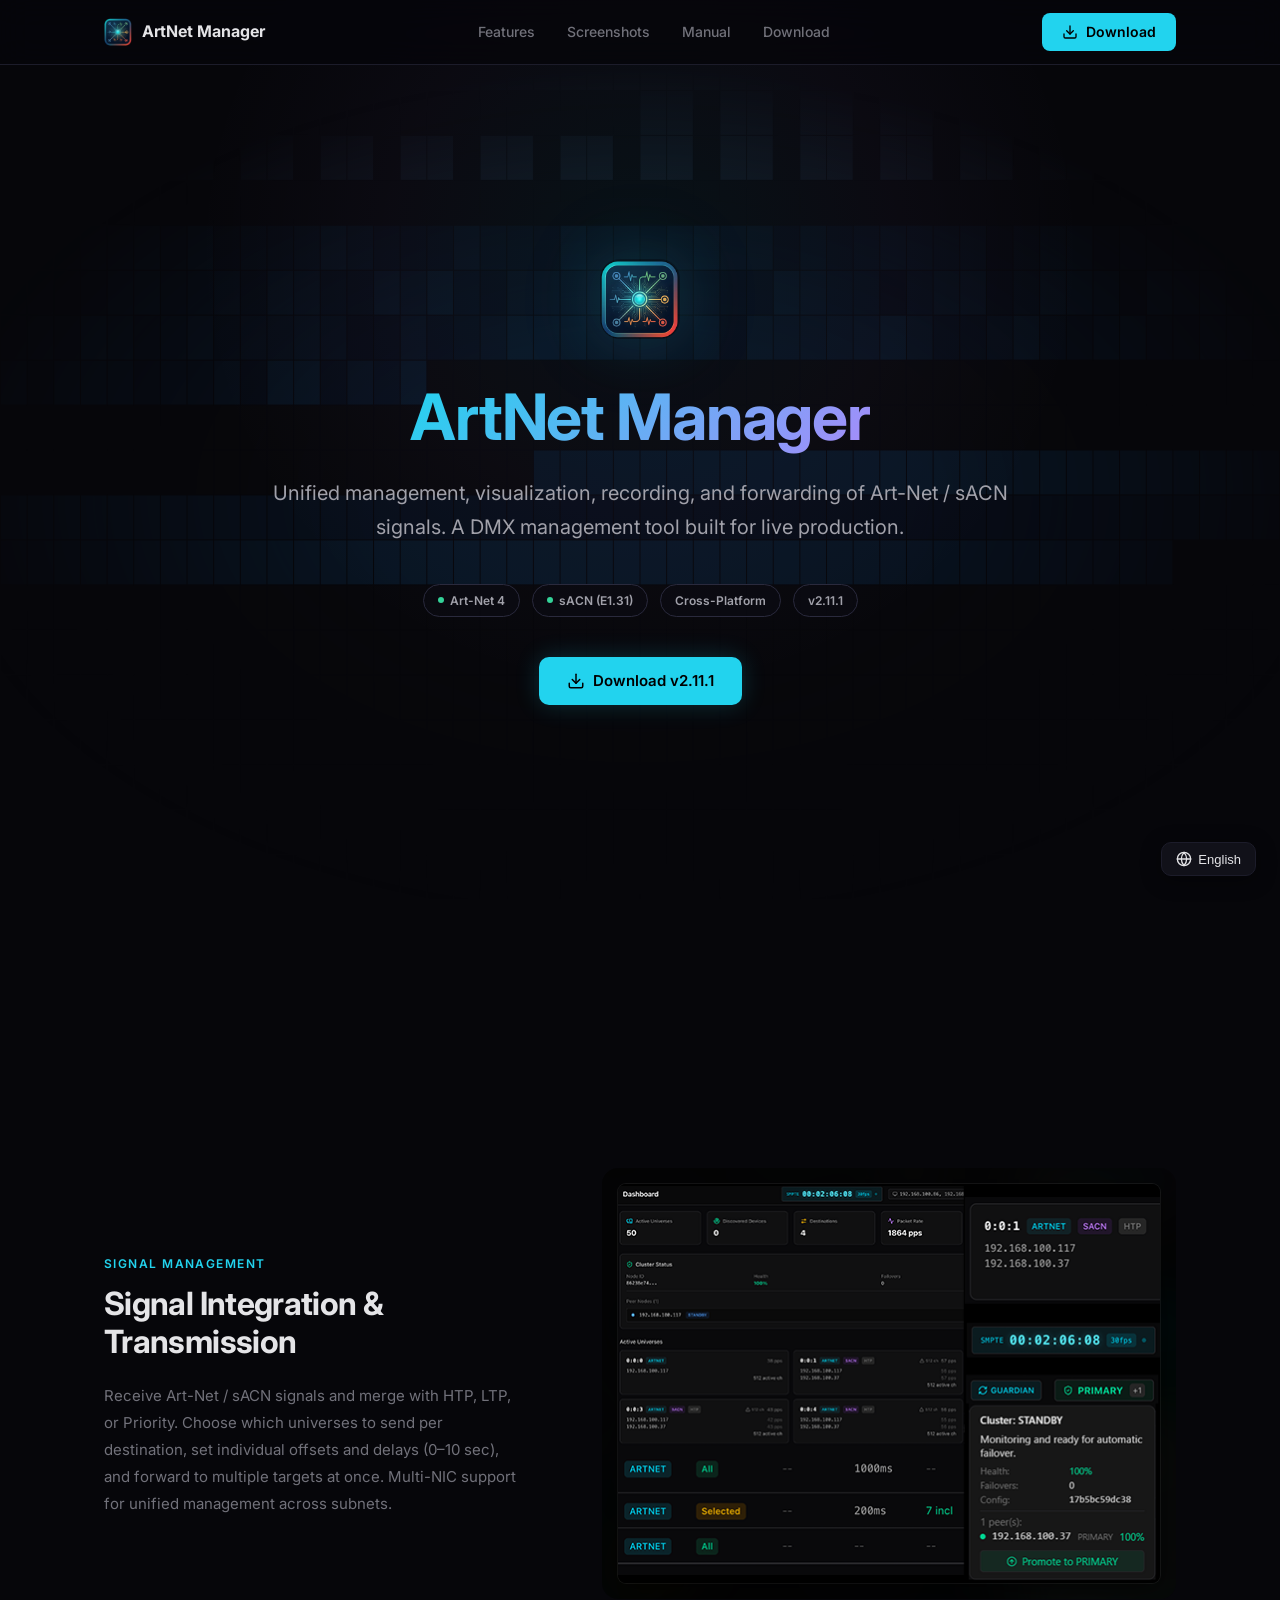
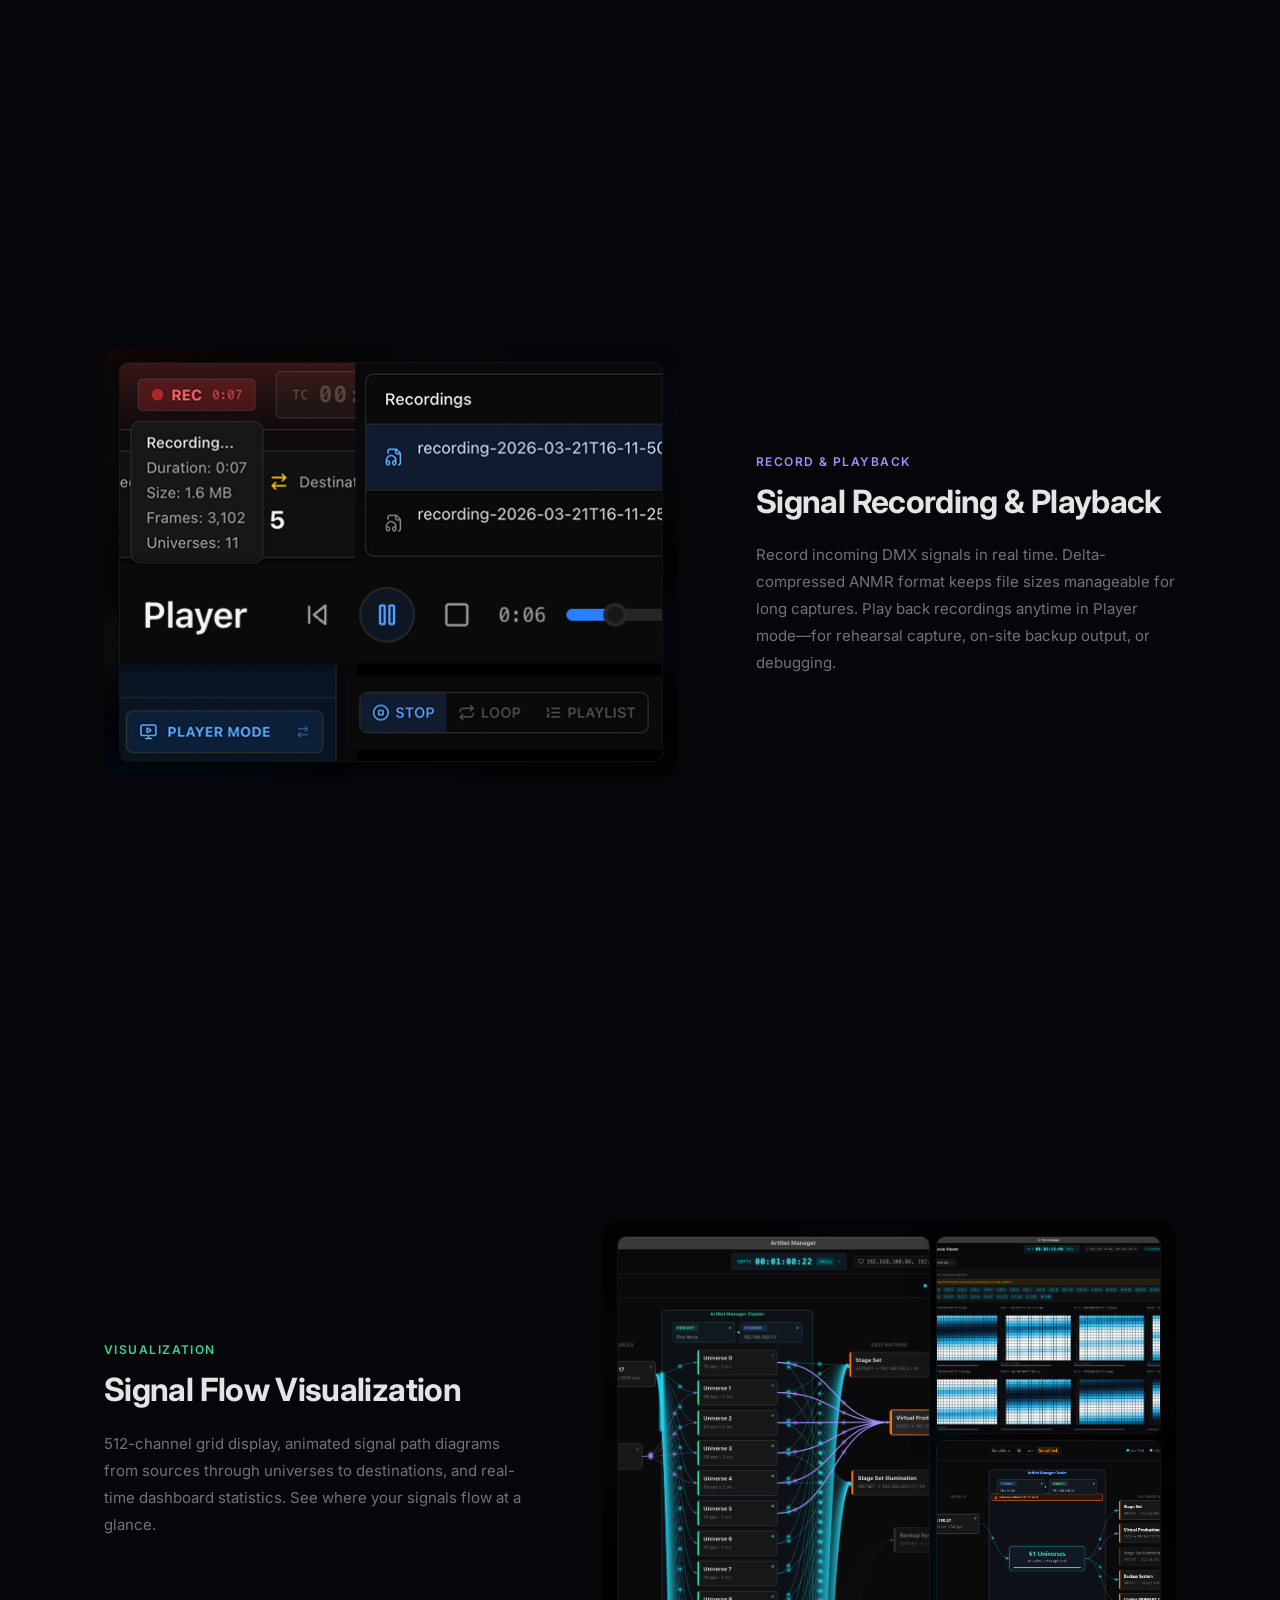
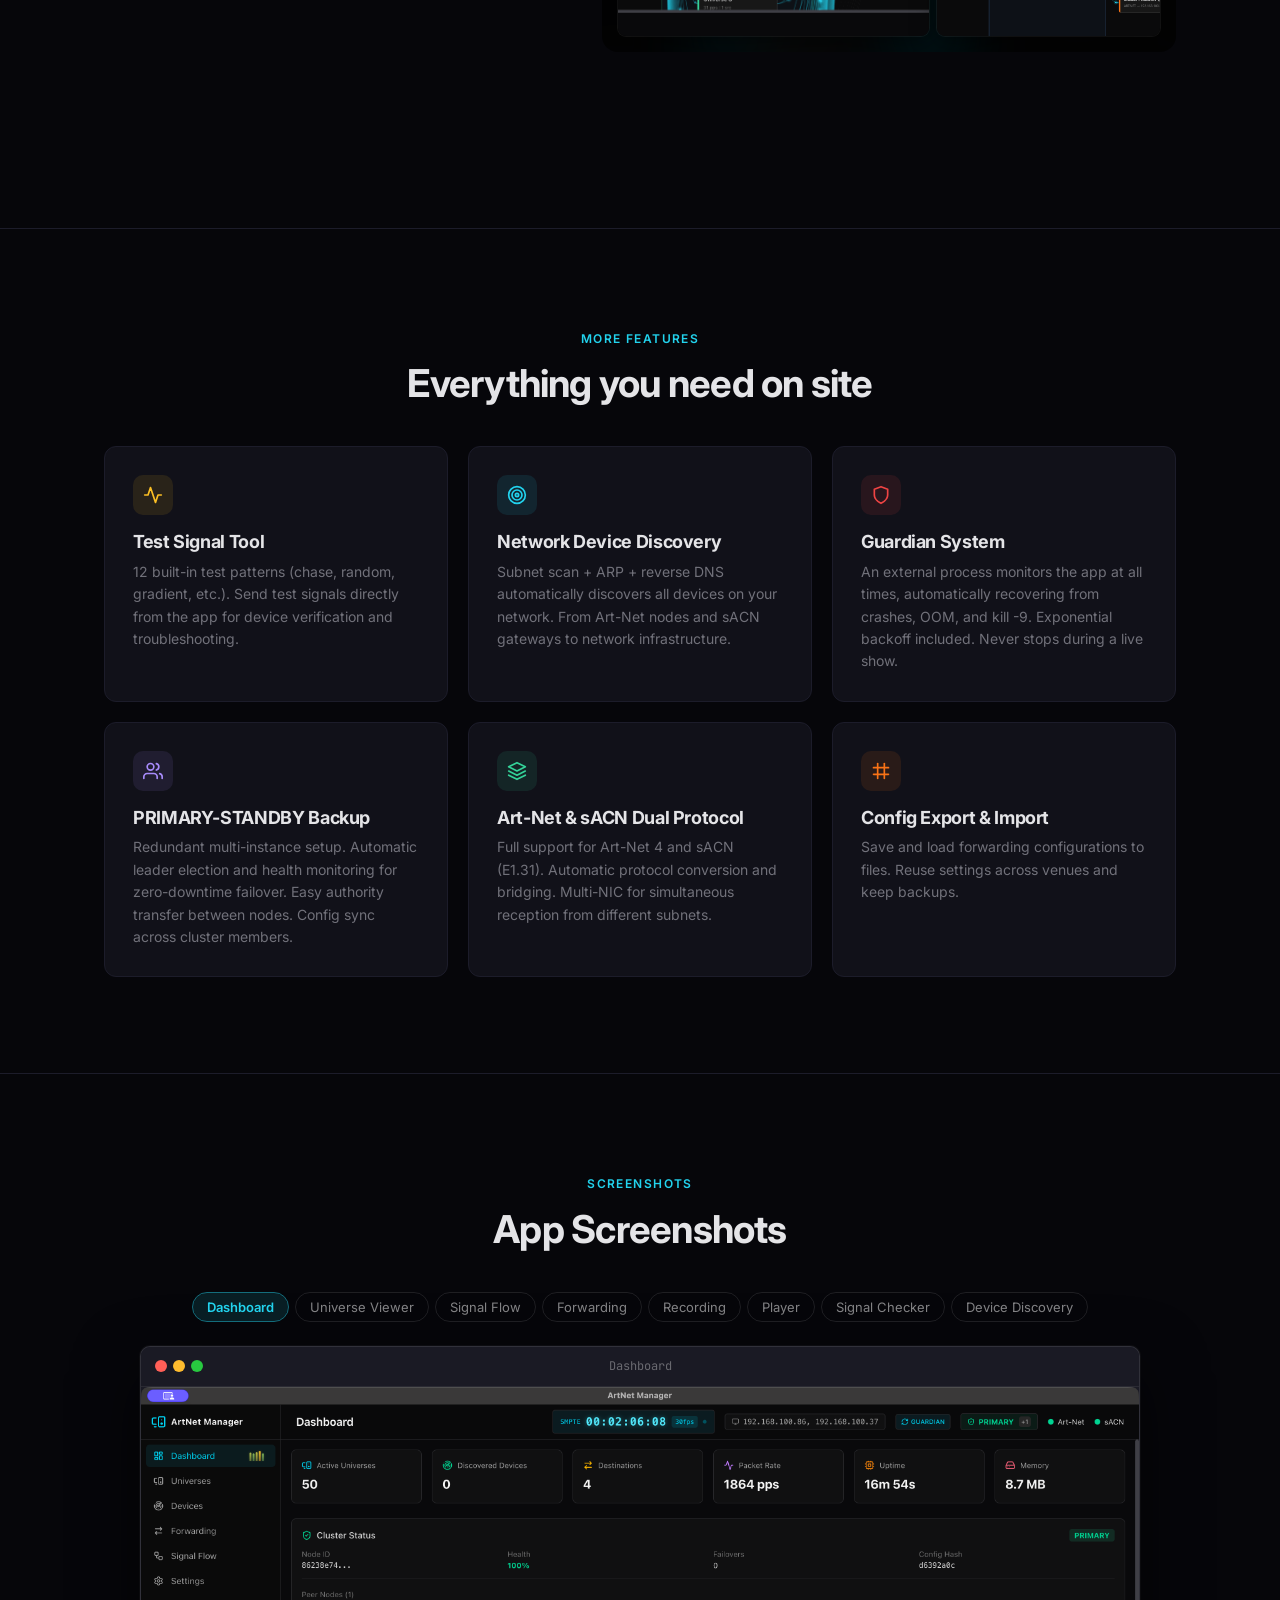
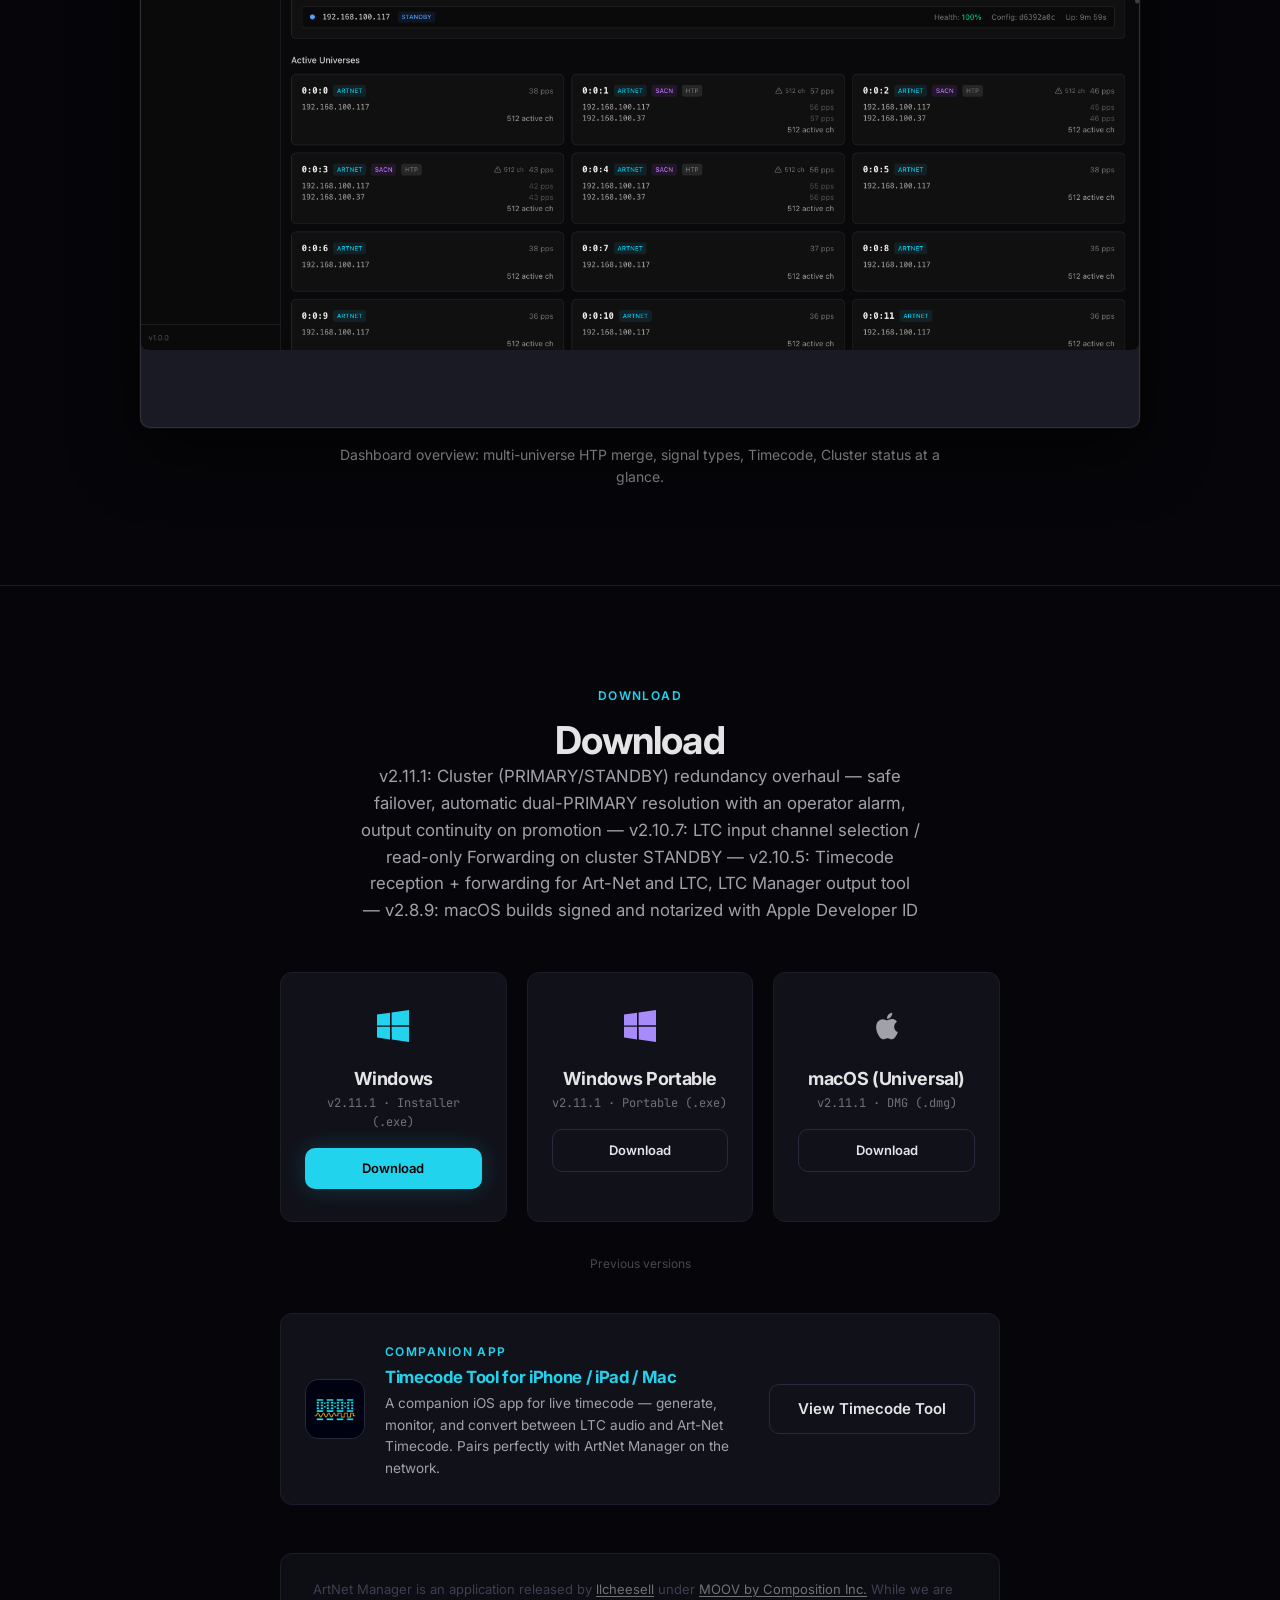
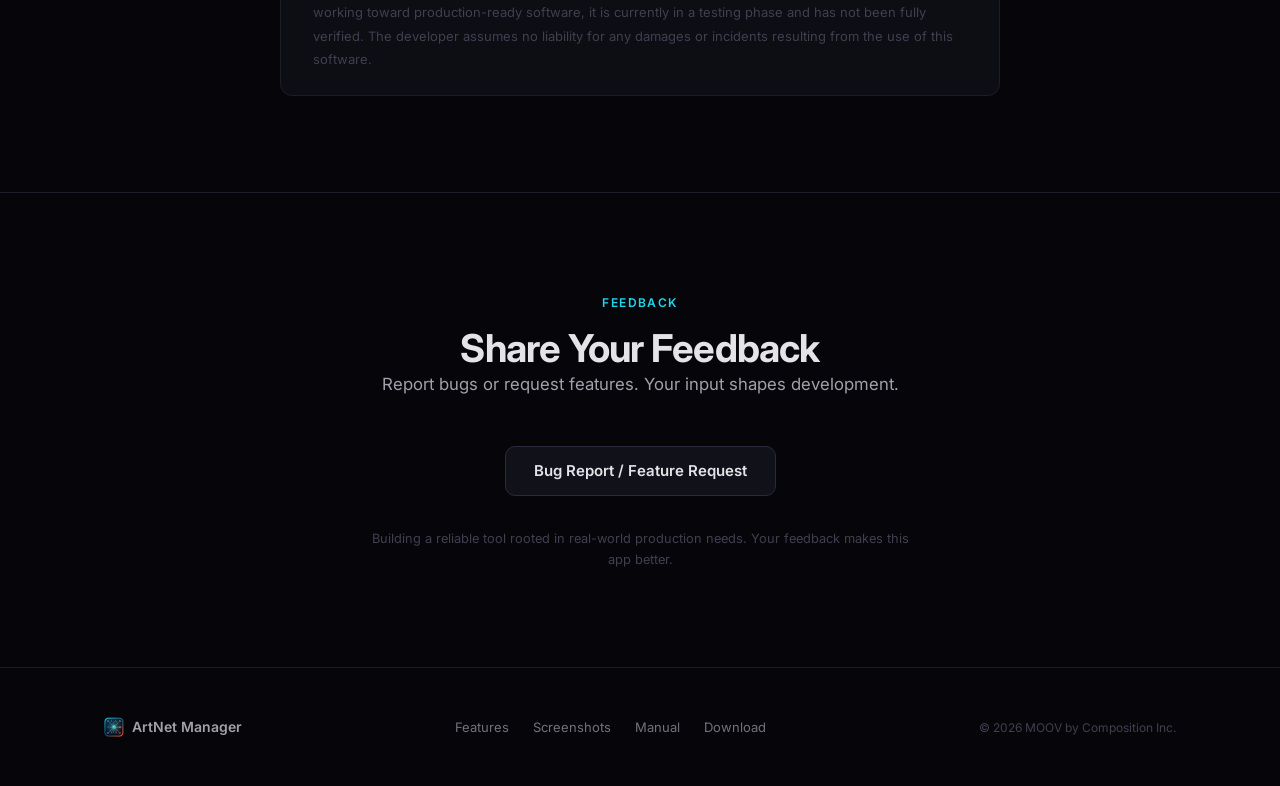
==== commit a8c1da0a: "site: point download links + version labels to v2.11.1 The release workflow updates version.json and" ====
--- a/index.html
+++ b/index.html
@@ -67,13 +67,13 @@
       <span class="badge"><span class="dot"></span> Art-Net 4</span>
       <span class="badge"><span class="dot"></span> sACN (E1.31)</span>
       <span class="badge" data-i18n="badge_cross_platform">Cross-Platform</span>
-      <span class="badge">v2.10.7</span>
+      <span class="badge">v2.11.1</span>
     </div>
 
     <div class="hero-cta animate-in delay-3">
       <a href="#download" class="btn btn-primary">
         <svg width="18" height="18" viewBox="0 0 24 24" fill="none" stroke="currentColor" stroke-width="2" stroke-linecap="round" stroke-linejoin="round"><path d="M21 15v4a2 2 0 01-2 2H5a2 2 0 01-2-2v-4"/><polyline points="7 10 12 15 17 10"/><line x1="12" y1="15" x2="12" y2="3"/></svg>
-        <span data-i18n="hero_download_btn">Download v2.10.7</span>
+        <span data-i18n="hero_download_btn">Download v2.11.1</span>
       </a>
     </div>
   </div>
@@ -301,7 +301,7 @@
     <span class="section-label" data-i18n="download_label">Download</span>
     <h2 data-i18n="download_title">ダウンロード</h2>
     <p class="section-desc" data-i18n="download_desc">
-      v2.10.7: LTC入力チャンネル選択 / Cluster STANDBYのForwarding設定保護 &mdash; v2.10.5: Art-Net + LTC両方のTimecode受信・転送、LTC Manager出力ツール &mdash; v2.8.9: macOS版を Apple Developer ID で署名・公証
+      v2.11.1: クラスタ(PRIMARY/STANDBY)冗長化を全面改善（フェイルオーバー安全化・二重PRIMARY自動解消と警告・昇格時の出力継続） &mdash; v2.10.7: LTC入力チャンネル選択 / Cluster STANDBYのForwarding設定保護 &mdash; v2.10.5: Art-Net + LTC両方のTimecode受信・転送、LTC Manager出力ツール &mdash; v2.8.9: macOS版を Apple Developer ID で署名・公証
     </p>
 
     <div class="download-grid">
@@ -310,24 +310,24 @@
           <svg width="32" height="32" viewBox="0 0 24 24" fill="var(--cyan)"><path d="M0 3.449L9.75 2.1v9.451H0m10.949-9.602L24 0v11.4H10.949M0 12.6h9.75v9.451L0 20.699M10.949 12.6H24V24l-12.9-1.801"/></svg>
         </div>
         <h3 data-i18n="dl_win">Windows</h3>
-        <p class="version">v2.10.7 &middot; Installer (.exe)</p>
-        <a href="https://github.com/llcheesell/artnetmanager-release/releases/download/v2.10.7/ArtNet.Manager.Setup.2.10.7.exe" class="btn btn-primary" data-i18n="dl_btn">Download</a>
+        <p class="version">v2.11.1 &middot; Installer (.exe)</p>
+        <a href="https://github.com/llcheesell/artnetmanager-release/releases/download/v2.11.1/ArtNet.Manager.Setup.2.11.1.exe" class="btn btn-primary" data-i18n="dl_btn">Download</a>
       </div>
       <div class="download-card">
         <div class="platform-icon">
           <svg width="32" height="32" viewBox="0 0 24 24" fill="var(--violet)"><path d="M0 3.449L9.75 2.1v9.451H0m10.949-9.602L24 0v11.4H10.949M0 12.6h9.75v9.451L0 20.699M10.949 12.6H24V24l-12.9-1.801"/></svg>
         </div>
         <h3 data-i18n="dl_win_portable">Windows Portable</h3>
-        <p class="version">v2.10.7 &middot; Portable (.exe)</p>
-        <a href="https://github.com/llcheesell/artnetmanager-release/releases/download/v2.10.7/ArtNet.Manager.2.10.7.exe" class="btn btn-secondary" data-i18n="dl_btn">Download</a>
+        <p class="version">v2.11.1 &middot; Portable (.exe)</p>
+        <a href="https://github.com/llcheesell/artnetmanager-release/releases/download/v2.11.1/ArtNet.Manager.2.11.1.exe" class="btn btn-secondary" data-i18n="dl_btn">Download</a>
       </div>
       <div class="download-card mac-download-card">
         <div class="platform-icon">
           <svg width="32" height="32" viewBox="0 0 24 24" fill="var(--text-secondary)"><path d="M18.71 19.5c-.83 1.24-1.71 2.45-3.05 2.47-1.34.03-1.77-.79-3.29-.79-1.53 0-2 .77-3.27.82-1.31.05-2.3-1.32-3.14-2.53C4.25 17 2.94 12.45 4.7 9.39c.87-1.52 2.43-2.48 4.12-2.51 1.28-.02 2.5.87 3.29.87.78 0 2.26-1.07 3.8-.91.65.03 2.47.26 3.64 1.98-.09.06-2.17 1.28-2.15 3.81.03 3.02 2.65 4.03 2.68 4.04-.03.07-.42 1.44-1.38 2.83M13 3.5c.73-.83 1.94-1.46 2.94-1.5.13 1.17-.34 2.35-1.04 3.19-.69.85-1.83 1.51-2.95 1.42-.15-1.15.41-2.35 1.05-3.11z"/></svg>
         </div>
         <h3 data-i18n="dl_mac">macOS (Universal)</h3>
-        <p class="version">v2.10.7 &middot; DMG (.dmg)</p>
-        <a href="https://github.com/llcheesell/artnetmanager-release/releases/download/v2.10.7/ArtNet.Manager-2.10.7-universal.dmg" class="btn btn-secondary" data-i18n="dl_btn">Download</a>
+        <p class="version">v2.11.1 &middot; DMG (.dmg)</p>
+        <a href="https://github.com/llcheesell/artnetmanager-release/releases/download/v2.11.1/ArtNet.Manager-2.11.1-universal.dmg" class="btn btn-secondary" data-i18n="dl_btn">Download</a>
       </div>
     </div>
 
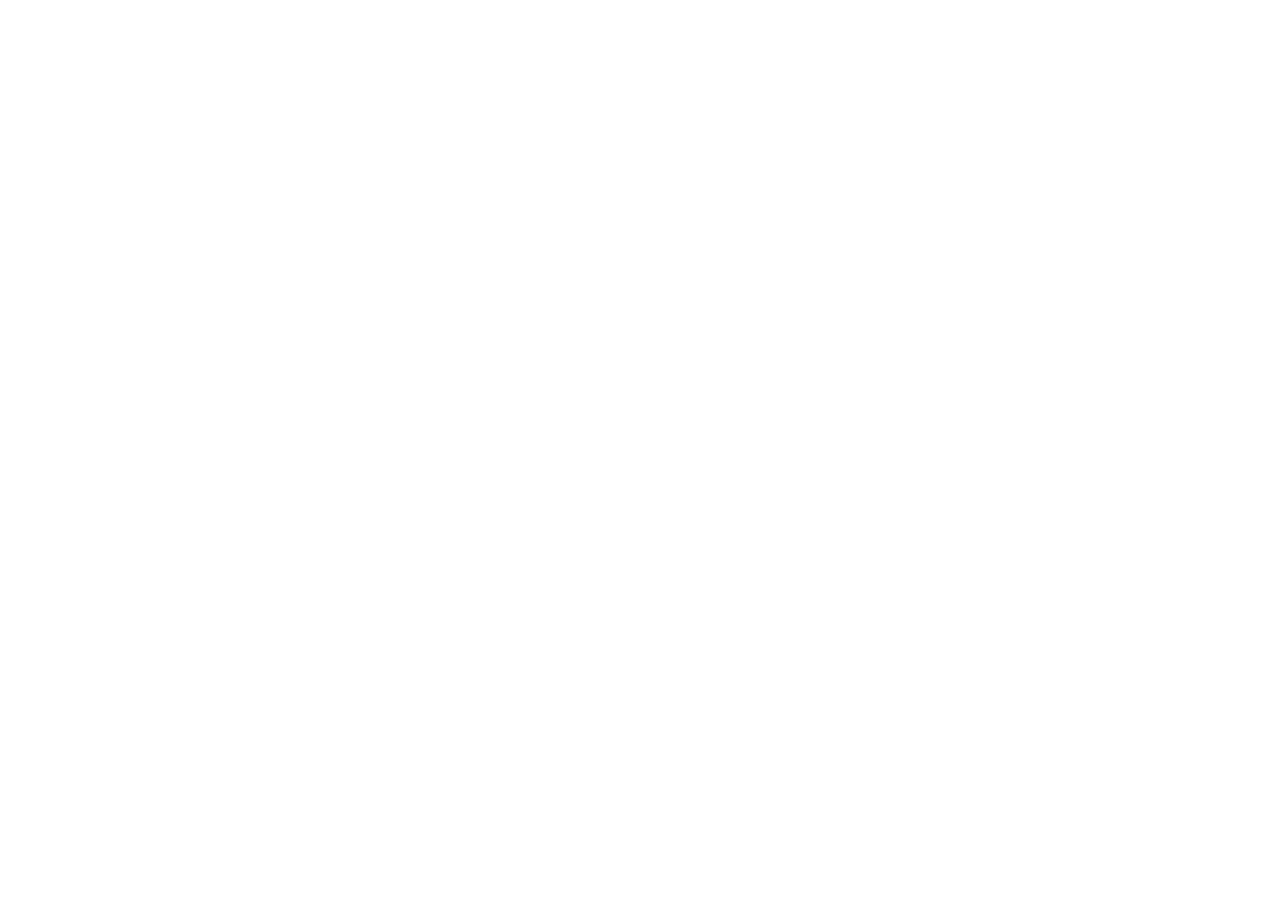
==== commit 7d1f10e0: "site: redirect landing page to apps.llcheesell.com/ArtnetManager The distribution site has moved to " ====
--- a/index.html
+++ b/index.html
@@ -3,7 +3,19 @@
 <head>
   <meta charset="UTF-8">
   <meta name="viewport" content="width=device-width, initial-scale=1.0">
-  <title>ArtNet Manager &mdash; DMX Signal Management for Live Production</title>
+  <!-- MOVED: this distribution site now lives at apps.llcheesell.com/ArtnetManager.
+       Files here are kept (e.g. manifest.json for the in-app updater), but the
+       landing page redirects. canonical points search engines to the new home. -->
+  <link rel="canonical" href="https://apps.llcheesell.com/ArtnetManager">
+  <meta http-equiv="refresh" content="0; url=https://apps.llcheesell.com/ArtnetManager">
+  <script>
+    // Client-side redirect (faster than meta-refresh); preserves any hash.
+    (function () {
+      var dest = 'https://apps.llcheesell.com/ArtnetManager';
+      try { location.replace(dest + location.hash); } catch (e) { location.href = dest; }
+    })();
+  </script>
+  <title>ArtNet Manager has moved → apps.llcheesell.com/ArtnetManager</title>
   <meta name="description" content="Cross-platform Art-Net/sACN signal management, visualization, recording, and forwarding tool designed for live production environments.">
   <!-- Open Graph -->
   <meta property="og:title" content="ArtNet Manager — DMX Signal Management for Live Production">
